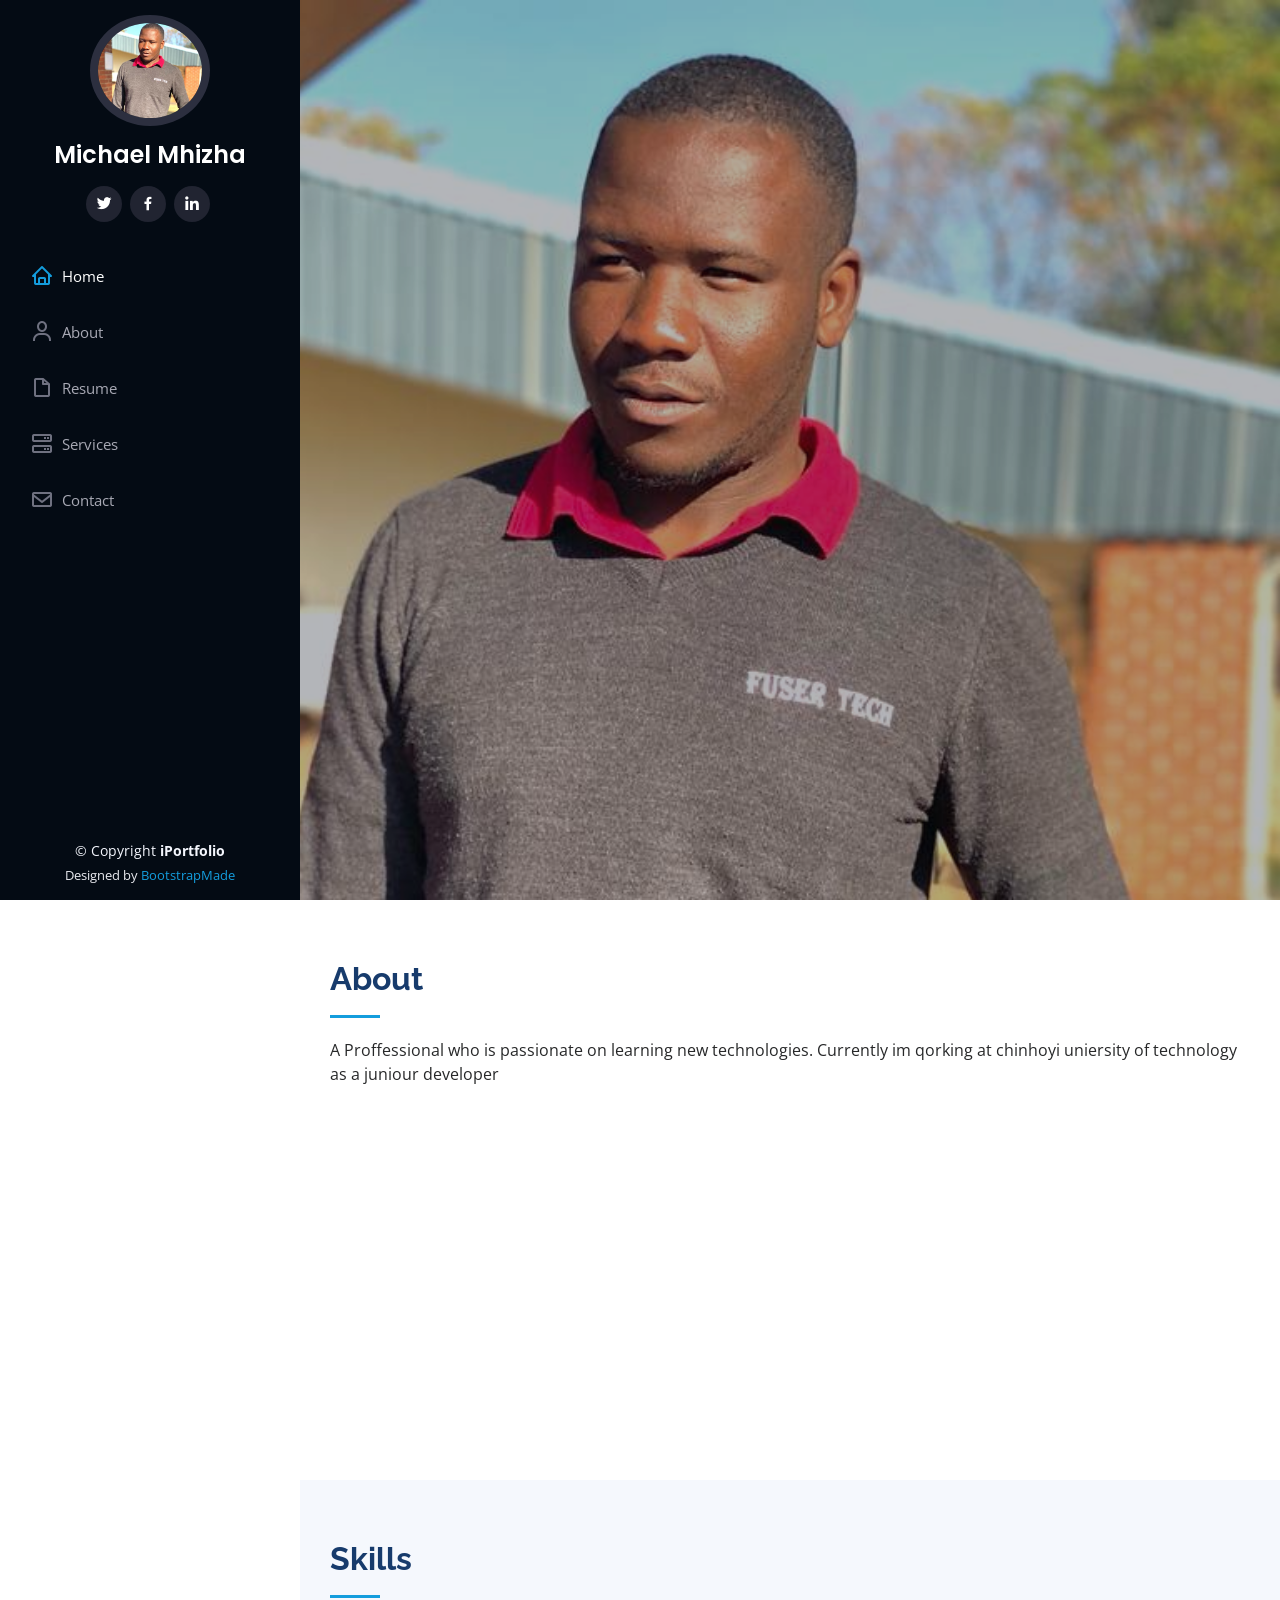
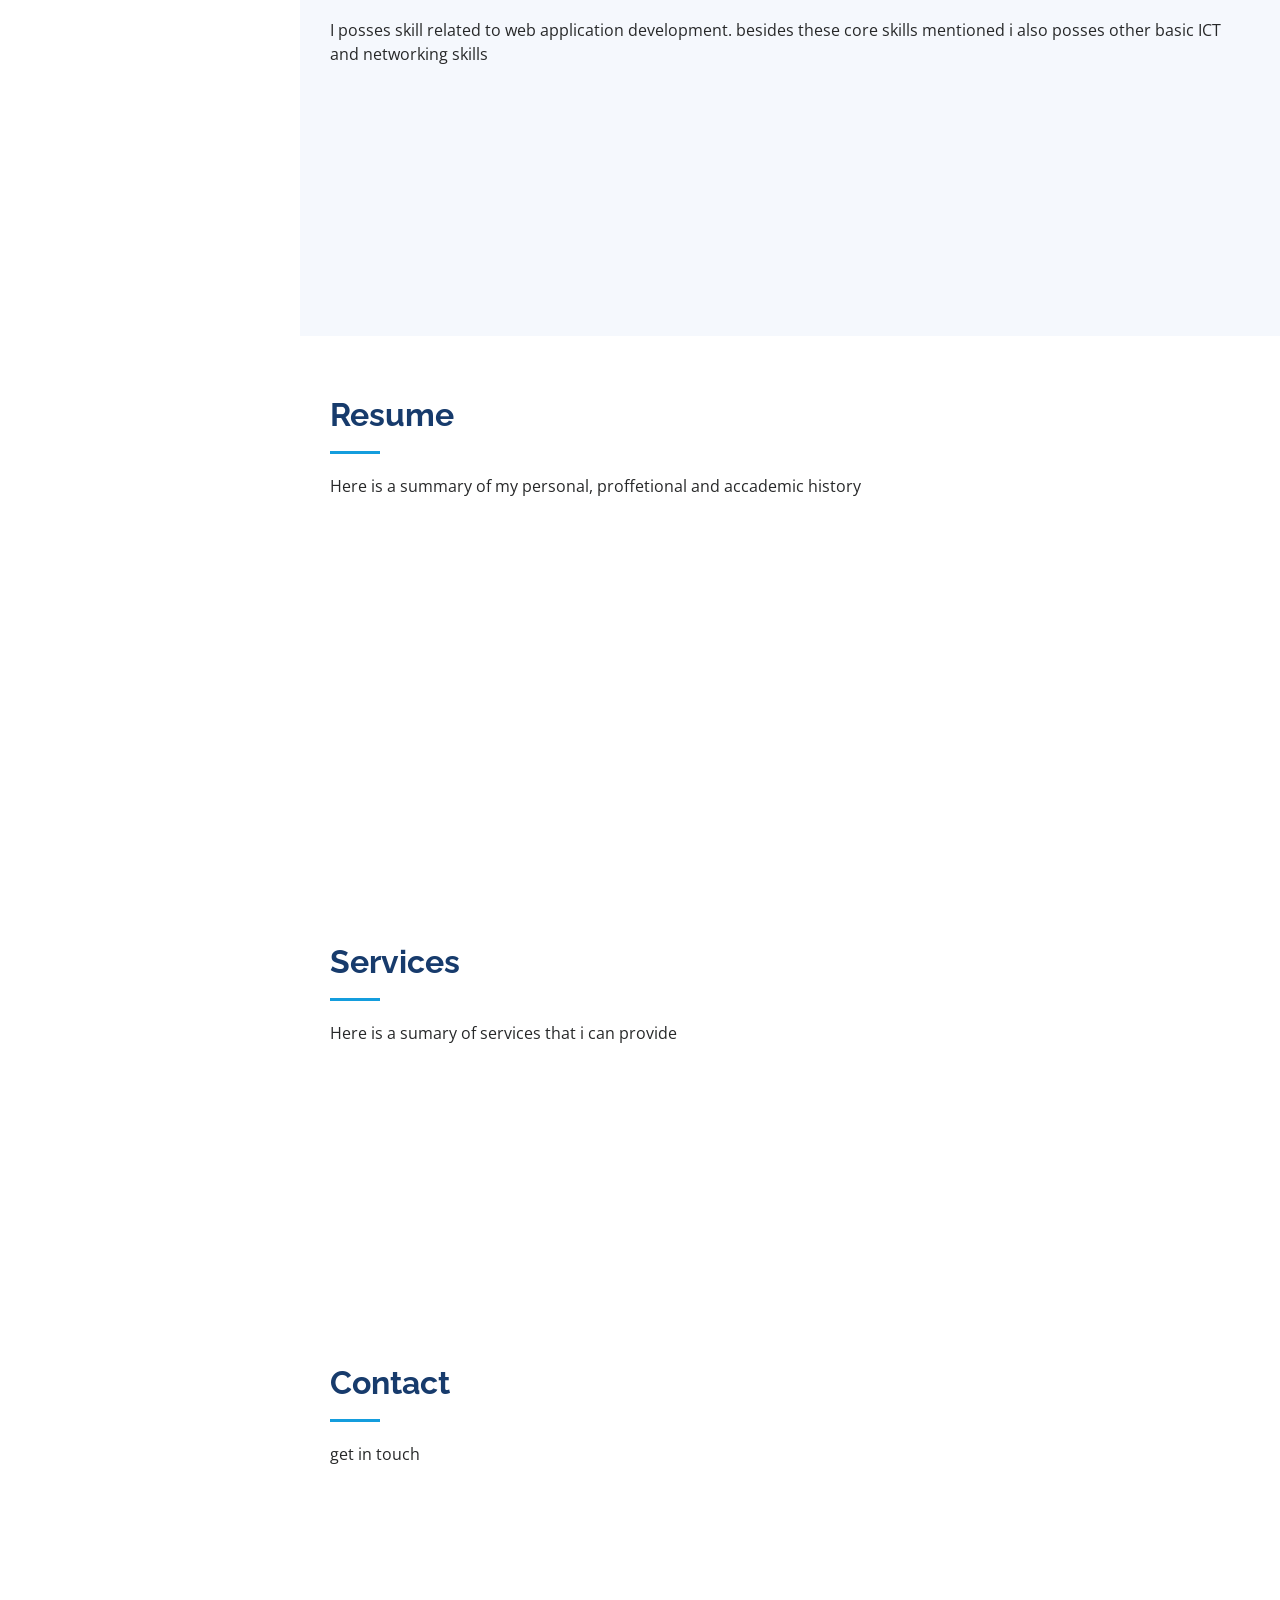
==== index.html @ 8c6184b4 "some ammends" ====
<!DOCTYPE html>
<html lang="en">

<head>
  <meta charset="utf-8">
  <meta content="width=device-width, initial-scale=1.0" name="viewport">

  <title>mike</title>
  <meta content="" name="description">
  <meta content="" name="keywords">

  <!-- Favicons -->
  <link href="assets/img/portfolio/" rel="icon">


  <!-- Google Fonts -->
  <link
    href="https://fonts.googleapis.com/css?family=Open+Sans:300,300i,400,400i,600,600i,700,700i|Raleway:300,300i,400,400i,500,500i,600,600i,700,700i|Poppins:300,300i,400,400i,500,500i,600,600i,700,700i"
    rel="stylesheet">

  <!-- Vendor CSS Files -->
  <link href="assets/vendor/aos/aos.css" rel="stylesheet">
  <link href="assets/vendor/bootstrap/css/bootstrap.min.css" rel="stylesheet">
  <link href="assets/vendor/bootstrap-icons/bootstrap-icons.css" rel="stylesheet">
  <link href="assets/vendor/boxicons/css/boxicons.min.css" rel="stylesheet">
  <link href="assets/vendor/glightbox/css/glightbox.min.css" rel="stylesheet">
  <link href="assets/vendor/swiper/swiper-bundle.min.css" rel="stylesheet">

  <!-- Template Main CSS File -->
  <link href="assets/css/style.css" rel="stylesheet">

  <!-- =======================================================
  * Template Name: iPortfolio
  * Updated: May 30 2023 with Bootstrap v5.3.0
  * Template URL: https://bootstrapmade.com/iportfolio-bootstrap-portfolio-websites-template/
  * Author: BootstrapMade.com
  * License: https://bootstrapmade.com/license/
  ======================================================== -->
</head>

<body>

  <!-- ======= Mobile nav toggle button ======= -->
  <i class="bi bi-list mobile-nav-toggle d-xl-none"></i>

  <!-- ======= Header ======= -->
  <header id="header">
    <div class="d-flex flex-column">

      <div class="profile">
        <img src="assets/img/profile-img.jpg" alt="" class="img-fluid rounded-circle">
        <h1 class="text-light"><a href="index.html">Michael Mhizha</a></h1>
        <div class="social-links mt-3 text-center">
          <a href="bossesoftomorrow" class="twitter"><i class="bx bxl-twitter"></i></a>
          <a href="Michael mhizha" class="facebook"><i class="bx bxl-facebook"></i></a>


          <a href="mmhizha96@gmail.com" class="linkedin"><i class="bx bxl-linkedin"></i></a>
        </div>
      </div>

      <nav id="navbar" class="nav-menu navbar">
        <ul>
          <li><a href="#hero" class="nav-link scrollto active"><i class="bx bx-home"></i> <span>Home</span></a></li>
          <li><a href="#about" class="nav-link scrollto"><i class="bx bx-user"></i> <span>About</span></a></li>
          <li><a href="#resume" class="nav-link scrollto"><i class="bx bx-file-blank"></i> <span>Resume</span></a></li>
          <!-- <li><a href="#portfolio" class="nav-link scrollto"><i class="bx bx-book-content"></i> <span>Portfolio</span></a></li> -->
          <li><a href="#services" class="nav-link scrollto"><i class="bx bx-server"></i> <span>Services</span></a></li>
          <li><a href="#contact" class="nav-link scrollto"><i class="bx bx-envelope"></i> <span>Contact</span></a></li>
        </ul>
      </nav><!-- .nav-menu -->
    </div>
  </header><!-- End Header -->

  <!-- ======= Hero Section ======= -->
  <section id="hero" class="d-flex flex-column justify-content-center align-items-center">
    <div class="hero-container" data-aos="fade-in">
      <h1>Michael Mhizha</h1>
      <p>I'm a <span class="typed" data-typed-items="Software Developer ,Freelancer, webdesigner"></span></p>
    </div>
  </section><!-- End Hero -->

  <main id="main">

    <!-- ======= About Section ======= -->
    <section id="about" class="about">
      <div class="container">

        <div class="section-title">
          <h2>About</h2>
          <p>A Proffessional who is passionate on learning new technologies. Currently im qorking at chinhoyi uniersity
            of technology as a juniour developer
          <p>
        </div>

        <div class="row">
          <div class="col-lg-4" data-aos="fade-right">
            <img src="assets/img/profile-img.jpg" class="img-fluid" alt="">
          </div>
          <div class="col-lg-8 pt-4 pt-lg-0 content" data-aos="fade-left">
            <h3> Software Developer</h3>
            <p class="fst-italic">
              I specialize in web based applications and websites using morden technologies that are fast secure and can
              provide maximum user satsfaction
            </p>
            <div class="row">
              <div class="col-lg-6">
                <ul>
                  <li><i class="bi bi-chevron-right"></i> <strong>Birthday:</strong> <span>10 February 1996</span></li>
                  <li><i class="bi bi-chevron-right"></i> <strong>Website:</strong> <span> <a href="https://mmhizha96.github.io/mysitemike/">visit my site</a></span>
                  </li>
                  <li><i class="bi bi-chevron-right"></i> <strong>Phone:</strong> <span>0783913244</span></li>
                  <li><i class="bi bi-chevron-right"></i> <strong>City:</strong> <span>Chinhoyi Zimbabwe</span></li>
                </ul>
              </div>
              <div class="col-lg-6">
                <ul>
                  <li><i class="bi bi-chevron-right"></i> <strong>Age:</strong> <span>27</span></li>
                  <li><i class="bi bi-chevron-right"></i> <strong>Degree:</strong> <span>Bachelor of Science </span>
                  </li>
                  <li><i class="bi bi-chevron-right"></i> <strong>Email:</strong> <span>mmhizha96@gmail.com</span></li>
                  <li><i class="bi bi-chevron-right"></i> <strong>Freelance:</strong> <span>Available</span></li>
                </ul>
              </div>
            </div>
            <p>
              I always give my best in whatever i do.
            </p>
          </div>
        </div>

      </div>
    </section><!-- End About Section -->



    <!-- ======= Skills Section ======= -->
    <section id="skills" class="skills section-bg">
      <div class="container">

        <div class="section-title">
          <h2>Skills</h2>
          <p>I posses skill related to web application development. besides these core skills mentioned i also posses
            other basic ICT and networking skills </p>
        </div>

        <div class="row skills-content">

          <div class="col-lg-6" data-aos="fade-up">

            <div class="progress">
              <span class="skill">HTML <i class="val">90%</i></span>
              <div class="progress-bar-wrap">
                <div class="progress-bar" role="progressbar" aria-valuenow="90" aria-valuemin="0" aria-valuemax="100">
                </div>
              </div>
            </div>

            <div class="progress">
              <span class="skill">CSS <i class="val">90%</i></span>
              <div class="progress-bar-wrap">
                <div class="progress-bar" role="progressbar" aria-valuenow="90" aria-valuemin="0" aria-valuemax="100">
                </div>
              </div>
            </div>

            <div class="progress">
              <span class="skill">Angular <i class="val">75%</i></span>
              <div class="progress-bar-wrap">
                <div class="progress-bar" role="progressbar" aria-valuenow="75" aria-valuemin="0" aria-valuemax="100">
                </div>
              </div>
            </div>

          </div>

          <div class="col-lg-6" data-aos="fade-up" data-aos-delay="100">

            <div class="progress">
              <span class="skill">PHP <i class="val">80%</i></span>
              <div class="progress-bar-wrap">
                <div class="progress-bar" role="progressbar" aria-valuenow="80" aria-valuemin="0" aria-valuemax="100">
                </div>
              </div>
            </div>
            <div class="progress">
              <span class="skill">Laravel<i class="val">65%</i></span>
              <div class="progress-bar-wrap">
                <div class="progress-bar" role="progressbar" aria-valuenow="65" aria-valuemin="0" aria-valuemax="100">
                </div>
              </div>
            </div>
            <div class="progress">
              <span class="skill">WordPress<i class="val">55%</i></span>
              <div class="progress-bar-wrap">
                <div class="progress-bar" role="progressbar" aria-valuenow="55" aria-valuemin="0" aria-valuemax="100">
                </div>
              </div>
            </div>



          </div>

        </div>

      </div>
    </section><!-- End Skills Section -->

    <!-- ======= Resume Section ======= -->
    <section id="resume" class="resume">
      <div class="container">

        <div class="section-title">
          <h2>Resume</h2>
          <p>Here is a summary of my personal, proffetional and accademic history </p>
        </div>

        <div class="row">
          <div class="col-lg-6" data-aos="fade-up">
            <h3 class="resume-title">Sumary</h3>


            <h3 class="resume-title">Education</h3>
            <div class="resume-item">
              <h4>Bachelor of Science Degree in&amp;Infomation Technology</h4>
              <h5>2017-2021</h5>
              <p><em>Chinhoyi university Of technology</em></p>
              <p>
                The course covers all many aspects related to ICT.
              </p>
            </div>

          </div>
          <div class="col-lg-6" data-aos="fade-up" data-aos-delay="100">
            <h3 class="resume-title">Professional Experience</h3>
            <div class="resume-item">
              <h4>Junior </h4>
              <h5>2022 - Present</h5>
              <p><em>Chinhoyi university Of technology </em></p>
              <ul>
                <li>Design systems models </li>
                <li>Develop systems using Angular and Laravel</li>
                <li>Software Testing </li>

              </ul>
            </div>

          </div>
        </div>

      </div>
    </section><!-- End Resume Section -->



    <!-- ======= Services Section ======= -->
    <section id="services" class="services">
      <div class="container">

        <div class="section-title">
          <h2>Services</h2>
          <p>Here is a sumary of services that i can provide </p>
        </div>

        <div class="row">
          <div class="col-lg-4 col-md-6 icon-box" data-aos="fade-up">
            <div class="icon"><i class="bi bi-briefcase"></i></div>
            <h4 class="title"><a href="">Web Application Development.</a></h4>
            <p class="description">development of web based applications </p>
          </div>
          <div class="col-lg-4 col-md-6 icon-box" data-aos="fade-up" data-aos-delay="100">
            <div class="icon"><i class="bi bi-card-checklist"></i></div>
            <h4 class="title"><a href="">Custom Softwares </a></h4>
            <p class="description">i Offer custom softwares based on user requirements </p>
          </div>
          <div class="col-lg-4 col-md-6 icon-box" data-aos="fade-up" data-aos-delay="200">
            <div class="icon"><i class="bi bi-bar-chart"></i></div>
            <h4 class="title"><a href="">Website Development</a></h4>
            <p class="description">i develop a variety of websitesfor diferent types of industry. ie E Commerce,
              Construction,Portfolios &hellip;</p>
          </div>


        </div>

      </div>
    </section><!-- End Services Section -->



    <!-- ======= Contact Section ======= -->
    <section id="contact" class="contact">
      <div class="container">

        <div class="section-title">
          <h2>Contact</h2>
          <p>get in touch</p>
        </div>

        <div class="row" data-aos="fade-in">

          <div class="col-lg-5 d-flex align-items-stretch">
            <div class="info">
              <div class="address">
                <i class="bi bi-geo-alt"></i>
                <h4>Location:</h4>
                <p>Mpata Chinhoyi</p>
              </div>

              <div class="email">
                <i class="bi bi-envelope"></i>
                <h4>Email:</h4>
                <p>mmhizha96@gmail.com</p>
              </div>

              <div class="phone">
                <i class="bi bi-phone"></i>
                <h4>Call:</h4>
                <p>0783913244</p>
              </div>

            </div>

          </div>

          <div class="col-lg-7 mt-5 mt-lg-0 d-flex align-items-stretch">
            <form action="forms/contact.php" method="post" role="form" class="php-email-form">
              <div class="row">
                <div class="form-group col-md-6">
                  <label for="name">Your Name</label>
                  <input type="text" name="name" class="form-control" id="name" required>
                </div>
                <div class="form-group col-md-6">
                  <label for="name">Your Email</label>
                  <input type="email" class="form-control" name="email" id="email" required>
                </div>
              </div>
              <div class="form-group">
                <label for="name">Subject</label>
                <input type="text" class="form-control" name="subject" id="subject" required>
              </div>
              <div class="form-group">
                <label for="name">Message</label>
                <textarea class="form-control" name="message" rows="10" required></textarea>
              </div>
              <div class="my-3">
                <div class="loading">Loading</div>
                <div class="error-message"></div>
                <div class="sent-message">Your message has been sent. Thank you!</div>
              </div>
              <div class="text-center"><button type="submit">Send Message</button></div>
            </form>
          </div>

        </div>

      </div>
    </section><!-- End Contact Section -->

  </main><!-- End #main -->

  <!-- ======= Footer ======= -->
  <footer id="footer">
    <div class="container">
      <div class="copyright">
        &copy; Copyright <strong><span>iPortfolio</span></strong>
      </div>
      <div class="credits">
        <!-- All the links in the footer should remain intact. -->
        <!-- You can delete the links only if you purchased the pro version. -->
        <!-- Licensing information: https://bootstrapmade.com/license/ -->
        <!-- Purchase the pro version with working PHP/AJAX contact form: https://bootstrapmade.com/iportfolio-bootstrap-portfolio-websites-template/ -->
        Designed by <a href="https://bootstrapmade.com/">BootstrapMade</a>
      </div>
    </div>
  </footer><!-- End  Footer -->

  <a href="#" class="back-to-top d-flex align-items-center justify-content-center"><i
      class="bi bi-arrow-up-short"></i></a>

  <!-- Vendor JS Files -->
  <script src="assets/vendor/purecounter/purecounter_vanilla.js"></script>
  <script src="assets/vendor/aos/aos.js"></script>
  <script src="assets/vendor/bootstrap/js/bootstrap.bundle.min.js"></script>
  <script src="assets/vendor/glightbox/js/glightbox.min.js"></script>
  <script src="assets/vendor/isotope-layout/isotope.pkgd.min.js"></script>
  <script src="assets/vendor/swiper/swiper-bundle.min.js"></script>
  <script src="assets/vendor/typed.js/typed.umd.js"></script>
  <script src="assets/vendor/waypoints/noframework.waypoints.js"></script>
  <script src="assets/vendor/php-email-form/validate.js"></script>

  <!-- Template Main JS File -->
  <script src="assets/js/main.js"></script>

</body>

</html>
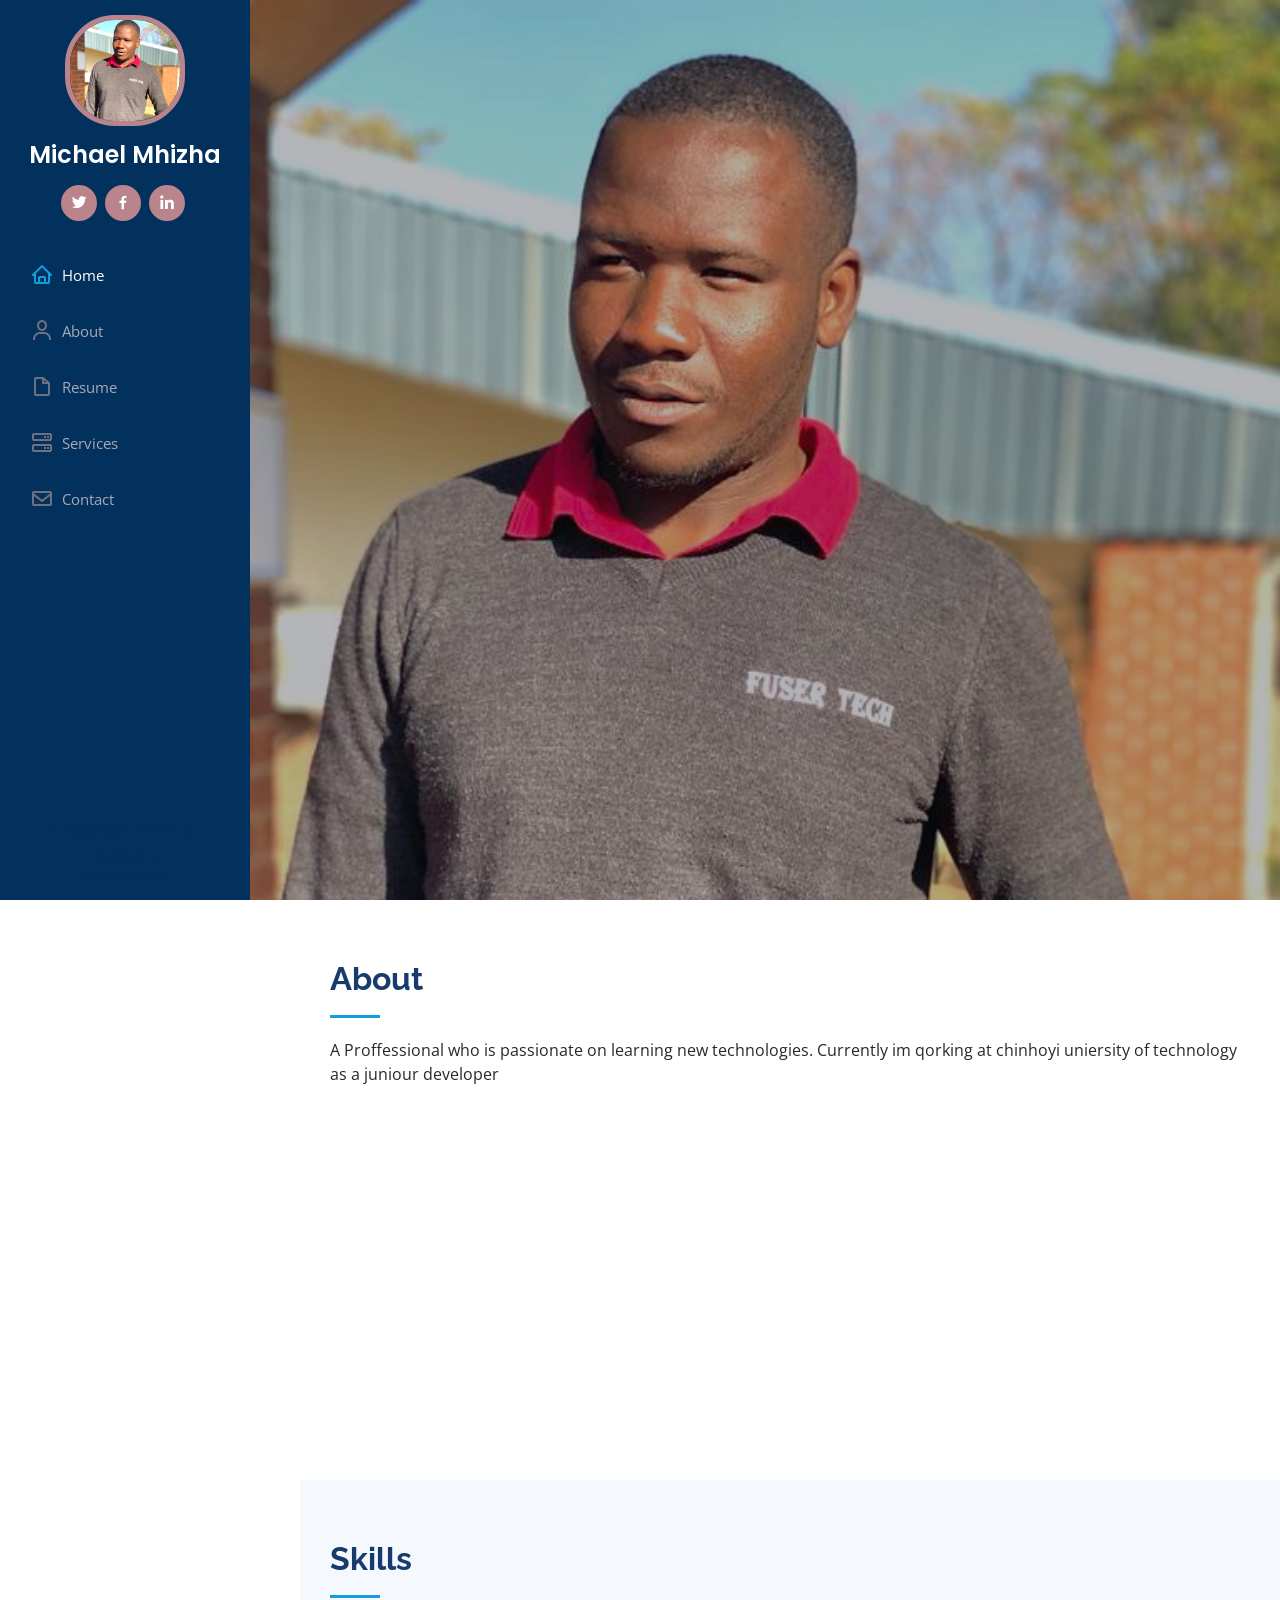
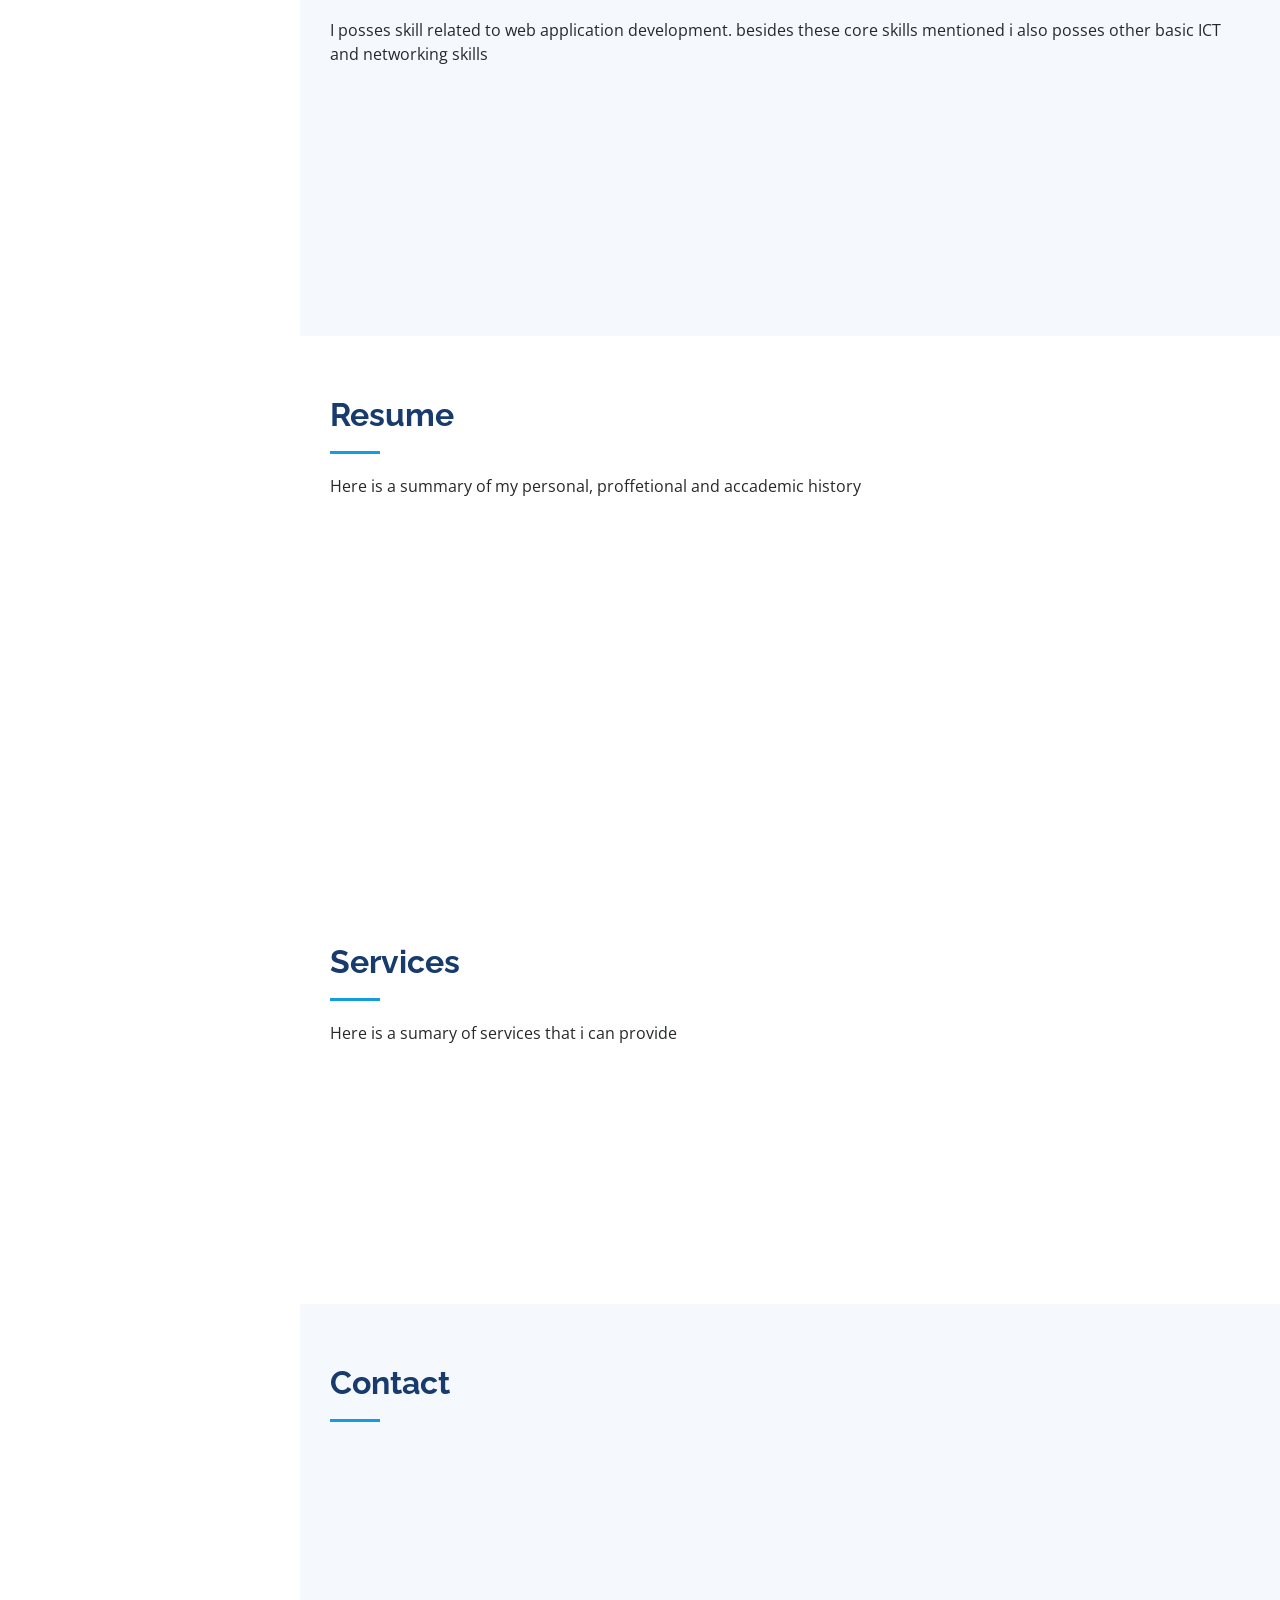
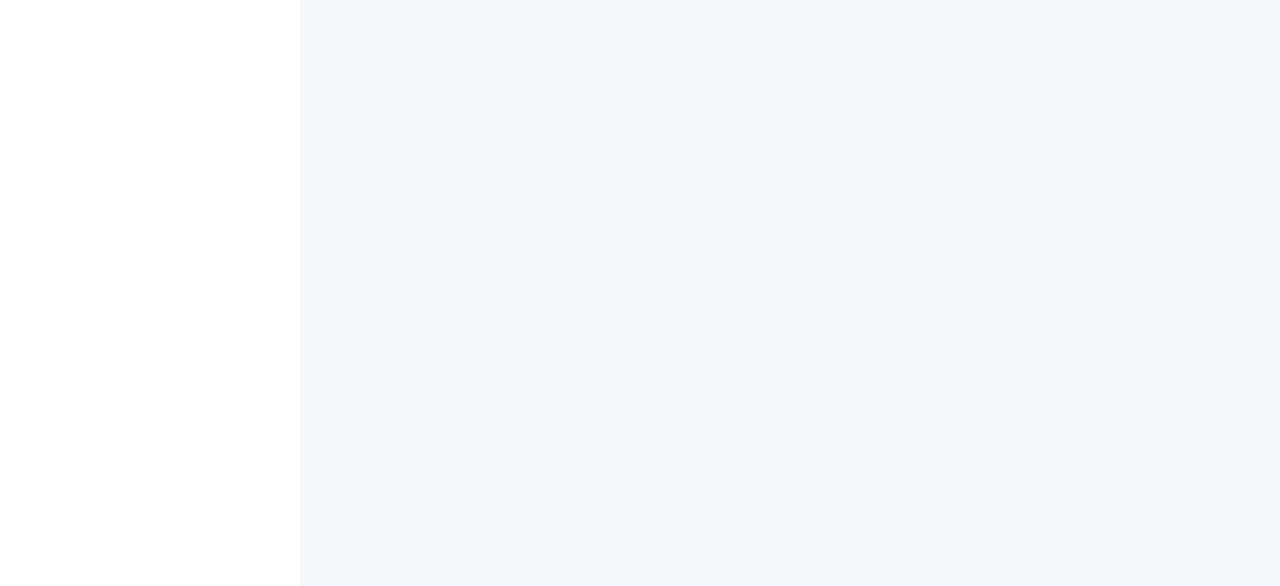
==== commit 4cdf3659: "some ammends21" ====
--- a/index.html
+++ b/index.html
@@ -48,7 +48,7 @@
     <div class="d-flex flex-column">
 
       <div class="profile">
-        <img src="assets/img/profile-img.jpg" alt="" class="img-fluid rounded-circle">
+        <img src="assets/img/profile-img.jpg" alt="" class="img-fluid">
         <h1 class="text-light"><a href="index.html">Michael Mhizha</a></h1>
         <div class="social-links mt-3 text-center">
           <a href="bossesoftomorrow" class="twitter"><i class="bx bxl-twitter"></i></a>
@@ -107,7 +107,8 @@
               <div class="col-lg-6">
                 <ul>
                   <li><i class="bi bi-chevron-right"></i> <strong>Birthday:</strong> <span>10 February 1996</span></li>
-                  <li><i class="bi bi-chevron-right"></i> <strong>Website:</strong> <span> <a href="https://mmhizha96.github.io/mysitemike/">visit my site</a></span>
+                  <li><i class="bi bi-chevron-right"></i> <strong>Website:</strong>  <a
+                        href="https://mmhizha96.github.io/mysitemike/" style="font-size: 14px;">https://mmhizha96.github.io/mysitemike</a>
                   </li>
                   <li><i class="bi bi-chevron-right"></i> <strong>Phone:</strong> <span>0783913244</span></li>
                   <li><i class="bi bi-chevron-right"></i> <strong>City:</strong> <span>Chinhoyi Zimbabwe</span></li>
@@ -149,7 +150,7 @@
           <div class="col-lg-6" data-aos="fade-up">
 
             <div class="progress">
-              <span class="skill">HTML <i class="val">90%</i></span>
+              <span class="skill">HTML and CSS <i class="val">90%</i></span>
               <div class="progress-bar-wrap">
                 <div class="progress-bar" role="progressbar" aria-valuenow="90" aria-valuemin="0" aria-valuemax="100">
                 </div>
@@ -157,13 +158,14 @@
             </div>
 
             <div class="progress">
-              <span class="skill">CSS <i class="val">90%</i></span>
+              <span class="skill">Msql<i class="val">90%</i></span>
               <div class="progress-bar-wrap">
                 <div class="progress-bar" role="progressbar" aria-valuenow="90" aria-valuemin="0" aria-valuemax="100">
                 </div>
               </div>
             </div>
 
+
             <div class="progress">
               <span class="skill">Angular <i class="val">75%</i></span>
               <div class="progress-bar-wrap">
@@ -184,9 +186,9 @@
               </div>
             </div>
             <div class="progress">
-              <span class="skill">Laravel<i class="val">65%</i></span>
-              <div class="progress-bar-wrap">
-                <div class="progress-bar" role="progressbar" aria-valuenow="65" aria-valuemin="0" aria-valuemax="100">
+              <span class="skill">Laravel<i class="val">80%</i></span>
+              <div class="progress-bar-wrap">
+                <div class="progress-bar" role="progressbar" aria-valuenow="80" aria-valuemin="0" aria-valuemax="100">
                 </div>
               </div>
             </div>
@@ -197,6 +199,7 @@
                 </div>
               </div>
             </div>
+       
 
 
 
@@ -218,7 +221,7 @@
 
         <div class="row">
           <div class="col-lg-6" data-aos="fade-up">
-            <h3 class="resume-title">Sumary</h3>
+            <h3 class="resume-title">Summary</h3>
 
 
             <h3 class="resume-title">Education</h3>
@@ -235,7 +238,7 @@
           <div class="col-lg-6" data-aos="fade-up" data-aos-delay="100">
             <h3 class="resume-title">Professional Experience</h3>
             <div class="resume-item">
-              <h4>Junior </h4>
+              <h4>Junior Developer </h4>
               <h5>2022 - Present</h5>
               <p><em>Chinhoyi university Of technology </em></p>
               <ul>
@@ -290,12 +293,12 @@
 
 
     <!-- ======= Contact Section ======= -->
-    <section id="contact" class="contact">
+    <section id="contact" class="contact section-bg">
       <div class="container">
 
         <div class="section-title">
           <h2>Contact</h2>
-          <p>get in touch</p>
+          <p></p>
         </div>
 
         <div class="row" data-aos="fade-in">
@@ -325,7 +328,8 @@
           </div>
 
           <div class="col-lg-7 mt-5 mt-lg-0 d-flex align-items-stretch">
-            <form action="forms/contact.php" method="post" role="form" class="php-email-form">
+         
+            <form action="" id="#contactform" method="post" role="form" class="php-email-form">
               <div class="row">
                 <div class="form-group col-md-6">
                   <label for="name">Your Name</label>
@@ -347,9 +351,9 @@
               <div class="my-3">
                 <div class="loading">Loading</div>
                 <div class="error-message"></div>
-                <div class="sent-message">Your message has been sent. Thank you!</div>
-              </div>
-              <div class="text-center"><button type="submit">Send Message</button></div>
+                <div class="sent-message" style="display: none;">Your message has been sent. Thank you!</div>
+              </div>
+              <div class="text-center"><a id="sent-message-btn" class="btn btn-primary" type="submit">Send Message</a></div>
             </form>
           </div>
 
@@ -371,7 +375,7 @@
         <!-- You can delete the links only if you purchased the pro version. -->
         <!-- Licensing information: https://bootstrapmade.com/license/ -->
         <!-- Purchase the pro version with working PHP/AJAX contact form: https://bootstrapmade.com/iportfolio-bootstrap-portfolio-websites-template/ -->
-        Designed by <a href="https://bootstrapmade.com/">BootstrapMade</a>
+        Designed by <a href="https://bootstrapmade.com/" style="color: #02315E;;">BootstrapMade</a>
       </div>
     </div>
   </footer><!-- End  Footer -->
@@ -380,6 +384,7 @@
       class="bi bi-arrow-up-short"></i></a>
 
   <!-- Vendor JS Files -->
+  <script src="http://ajax.googleapis.com/ajax/libs/jquery/1.7.1/jquery.min.js" type="text/javascript"></script>
   <script src="assets/vendor/purecounter/purecounter_vanilla.js"></script>
   <script src="assets/vendor/aos/aos.js"></script>
   <script src="assets/vendor/bootstrap/js/bootstrap.bundle.min.js"></script>
--- a/assets/css/style.css
+++ b/assets/css/style.css
@@ -0,0 +1,1102 @@
+
+/*--------------------------------------------------------------
+# General
+--------------------------------------------------------------*/
+body {
+  font-family: "Open Sans", sans-serif;
+  color: #272829;
+}
+
+a {
+  color: #149ddd;
+  text-decoration: none;
+}
+
+a:hover {
+  color: #37b3ed;
+  text-decoration: none;
+}
+
+h1,
+h2,
+h3,
+h4,
+h5,
+h6 {
+  font-family: "Raleway", sans-serif;
+}
+
+/*--------------------------------------------------------------
+# Back to top button
+--------------------------------------------------------------*/
+.back-to-top {
+  position: fixed;
+  visibility: hidden;
+  opacity: 0;
+  right: 15px;
+  bottom: 15px;
+  z-index: 996;
+  background: #149ddd;
+  width: 40px;
+  height: 40px;
+  border-radius: 50px;
+  transition: all 0.4s;
+}
+
+.back-to-top i {
+  font-size: 28px;
+  color: #fff;
+  line-height: 0;
+}
+
+.back-to-top:hover {
+  background: #2eafec;
+  color: #fff;
+}
+
+.back-to-top.active {
+  visibility: visible;
+  opacity: 1;
+}
+
+/*--------------------------------------------------------------
+# Header
+--------------------------------------------------------------*/
+#header {
+  position: fixed;
+  top: 0;
+  left: 0;
+  bottom: 0;
+  width: 250px;
+  transition: all ease-in-out 0.5s;
+  z-index: 9997;
+  transition: all 0.5s;
+  padding: 0 15px;
+  background: #02315E;
+  color: #fff;
+  overflow-y: auto;
+}
+
+#header .profile img {
+  margin: 15px auto;
+  display: block;
+  width: 120px;
+  border-radius: 50px;
+  border: 5px solid #B9848C;
+}
+
+#header .profile h1 {
+  font-size: 24px;
+  margin: 0;
+  padding: 0;
+  font-weight: 600;
+  -moz-text-align-last: center;
+  text-align-last: center;
+  font-family: "Poppins", sans-serif;
+}
+
+#header .profile h1 a,
+#header .profile h1 a:hover {
+  color: #fff;
+  text-decoration: none;
+}
+
+#header .profile .social-links a {
+  font-size: 18px;
+  display: inline-block;
+  background: #B9848C;
+  color: #fff;
+  line-height: 1;
+  padding: 8px 0;
+  margin-right: 4px;
+  border-radius: 50%;
+  text-align: center;
+  width: 36px;
+  height: 36px;
+  transition: 0.3s;
+}
+
+#header .profile .social-links a:hover {
+  background: #149ddd;
+  color: #fff;
+  text-decoration: none;
+}
+
+#main {
+  margin-left: 300px;
+}
+
+.container,
+.container-fluid {
+  padding-left: 30px;
+  padding-right: 30px;
+}
+
+@media (max-width: 1199px) {
+  #header {
+    left: -300px;
+  }
+
+  #main {
+    margin-left: 0;
+  }
+
+  .container,
+  .container-fluid {
+    padding-left: 12px;
+    padding-right: 12px;
+  }
+}
+
+/*--------------------------------------------------------------
+# Navigation Menu
+--------------------------------------------------------------*/
+/* Desktop Navigation */
+.nav-menu {
+  padding: 30px 0 0 0;
+}
+
+.nav-menu * {
+  margin: 0;
+  padding: 0;
+  list-style: none;
+}
+
+.nav-menu>ul>li {
+  position: relative;
+  white-space: nowrap;
+}
+
+.nav-menu a,
+.nav-menu a:focus {
+  display: flex;
+  align-items: center;
+  color: #a8a9b4;
+  padding: 12px 15px;
+  margin-bottom: 8px;
+  transition: 0.3s;
+  font-size: 15px;
+}
+
+.nav-menu a i,
+.nav-menu a:focus i {
+  font-size: 24px;
+  padding-right: 8px;
+  color: #6f7180;
+}
+
+.nav-menu a:hover,
+.nav-menu .active,
+.nav-menu .active:focus,
+.nav-menu li:hover>a {
+  text-decoration: none;
+  color: #fff;
+}
+
+.nav-menu a:hover i,
+.nav-menu .active i,
+.nav-menu .active:focus i,
+.nav-menu li:hover>a i {
+  color: #149ddd;
+}
+
+/* Mobile Navigation */
+.mobile-nav-toggle {
+  position: fixed;
+  right: 15px;
+  top: 15px;
+  z-index: 9998;
+  border: 0;
+  font-size: 24px;
+  transition: all 0.4s;
+  outline: none !important;
+  background-color: #149ddd;
+  color: #fff;
+  width: 40px;
+  height: 40px;
+  display: inline-flex;
+  align-items: center;
+  justify-content: center;
+  line-height: 0;
+  border-radius: 50px;
+  cursor: pointer;
+}
+
+.mobile-nav-active {
+  overflow: hidden;
+}
+
+.mobile-nav-active #header {
+  left: 0;
+}
+
+/*--------------------------------------------------------------
+# Hero Section
+--------------------------------------------------------------*/
+#hero {
+  width: 100%;
+  height: 100vh;
+  background: url("../img/hero-bg.jpg") top center;
+  background-size: cover;
+}
+
+#hero:before {
+  content: "";
+  background: rgba(5, 13, 24, 0.3);
+  position: absolute;
+  bottom: 0;
+  top: 0;
+  left: 0;
+  right: 0;
+  z-index: 1;
+}
+
+#hero .hero-container {
+  position: relative;
+  z-index: 2;
+  min-width: 300px;
+}
+
+#hero h1 {
+  margin: 0 0 10px 0;
+  font-size: 64px;
+  font-weight: 700;
+  line-height: 56px;
+  color: #fff;
+}
+
+#hero p {
+  color: #fff;
+  margin-bottom: 50px;
+  font-size: 26px;
+  font-family: "Poppins", sans-serif;
+}
+
+#hero p span {
+  color: #fff;
+  padding-bottom: 4px;
+  letter-spacing: 1px;
+  border-bottom: 3px solid #149ddd;
+}
+
+@media (min-width: 1024px) {
+  #hero {
+    background-attachment: fixed;
+  }
+}
+
+@media (max-width: 768px) {
+  #hero h1 {
+    font-size: 28px;
+    line-height: 36px;
+  }
+
+  #hero h2 {
+    font-size: 18px;
+    line-height: 24px;
+    margin-bottom: 30px;
+  }
+}
+
+/*--------------------------------------------------------------
+# Sections General
+--------------------------------------------------------------*/
+section {
+  padding: 60px 0;
+  overflow: hidden;
+}
+
+.section-bg {
+  background: #f5f8fd;
+}
+
+.section-title {
+  padding-bottom: 30px;
+}
+
+.section-title h2 {
+  font-size: 32px;
+  font-weight: bold;
+  margin-bottom: 20px;
+  padding-bottom: 20px;
+  position: relative;
+  color: #173b6c;
+}
+
+.section-title h2::after {
+  content: "";
+  position: absolute;
+  display: block;
+  width: 50px;
+  height: 3px;
+  background: #149ddd;
+  bottom: 0;
+  left: 0;
+}
+
+.section-title p {
+  margin-bottom: 0;
+}
+
+/*--------------------------------------------------------------
+# About
+--------------------------------------------------------------*/
+.about .content h3 {
+  font-weight: 700;
+  font-size: 26px;
+  color: #173b6c;
+}
+
+.about .content ul {
+  list-style: none;
+  padding: 0;
+}
+
+.about .content ul li {
+  margin-bottom: 20px;
+  display: flex;
+  align-items: center;
+}
+
+.about .content ul strong {
+  margin-right: 10px;
+}
+
+.about .content ul i {
+  font-size: 16px;
+  margin-right: 5px;
+  color: #149ddd;
+  line-height: 0;
+}
+
+.about .content p:last-child {
+  margin-bottom: 0;
+}
+
+/*--------------------------------------------------------------
+# Facts
+--------------------------------------------------------------*/
+.facts {
+  padding-bottom: 30px;
+}
+
+.facts .count-box {
+  padding: 30px;
+  width: 100%;
+}
+
+.facts .count-box i {
+  display: block;
+  font-size: 44px;
+  color: #149ddd;
+  float: left;
+  line-height: 0;
+}
+
+.facts .count-box span {
+  font-size: 48px;
+  line-height: 40px;
+  display: block;
+  font-weight: 700;
+  color: #050d18;
+  margin-left: 60px;
+}
+
+.facts .count-box p {
+  padding: 15px 0 0 0;
+  margin: 0 0 0 60px;
+  font-family: "Raleway", sans-serif;
+  font-size: 14px;
+  color: #122f57;
+}
+
+.facts .count-box a {
+  font-weight: 600;
+  display: block;
+  margin-top: 20px;
+  color: #122f57;
+  font-size: 15px;
+  font-family: "Poppins", sans-serif;
+  transition: ease-in-out 0.3s;
+}
+
+.facts .count-box a:hover {
+  color: #1f5297;
+}
+
+/*--------------------------------------------------------------
+# Akills
+--------------------------------------------------------------*/
+.skills .progress {
+  height: 60px;
+  display: block;
+  background: none;
+  border-radius: 0;
+}
+
+.skills .progress .skill {
+  padding: 0;
+  margin: 0 0 6px 0;
+  text-transform: uppercase;
+  display: block;
+  font-weight: 600;
+  font-family: "Poppins", sans-serif;
+  color: #050d18;
+}
+
+.skills .progress .skill .val {
+  float: right;
+  font-style: normal;
+}
+
+.skills .progress-bar-wrap {
+  background: #dce8f8;
+  height: 10px;
+}
+
+.skills .progress-bar {
+  width: 1px;
+  height: 10px;
+  transition: 0.9s;
+  background-color: #149ddd;
+}
+
+/*--------------------------------------------------------------
+# Resume
+--------------------------------------------------------------*/
+.resume .resume-title {
+  font-size: 26px;
+  font-weight: 700;
+  margin-top: 20px;
+  margin-bottom: 20px;
+  color: #050d18;
+}
+
+.resume .resume-item {
+  padding: 0 0 20px 20px;
+  margin-top: -2px;
+  border-left: 2px solid #1f5297;
+  position: relative;
+}
+
+.resume .resume-item h4 {
+  line-height: 18px;
+  font-size: 18px;
+  font-weight: 600;
+  text-transform: uppercase;
+  font-family: "Poppins", sans-serif;
+  color: #050d18;
+  margin-bottom: 10px;
+}
+
+.resume .resume-item h5 {
+  font-size: 16px;
+  background: #e4edf9;
+  padding: 5px 15px;
+  display: inline-block;
+  font-weight: 600;
+  margin-bottom: 10px;
+}
+
+.resume .resume-item ul {
+  padding-left: 20px;
+}
+
+.resume .resume-item ul li {
+  padding-bottom: 10px;
+}
+
+.resume .resume-item:last-child {
+  padding-bottom: 0;
+}
+
+.resume .resume-item::before {
+  content: "";
+  position: absolute;
+  width: 16px;
+  height: 16px;
+  border-radius: 50px;
+  left: -9px;
+  top: 0;
+  background: #fff;
+  border: 2px solid #1f5297;
+}
+
+/*--------------------------------------------------------------
+# Portfolio
+--------------------------------------------------------------*/
+.portfolio .portfolio-item {
+  margin-bottom: 30px;
+}
+
+.portfolio #portfolio-flters {
+  padding: 0;
+  margin: 0 auto 35px auto;
+  list-style: none;
+  text-align: center;
+  background: #fff;
+  border-radius: 50px;
+  padding: 2px 15px;
+}
+
+.portfolio #portfolio-flters li {
+  cursor: pointer;
+  display: inline-block;
+  padding: 10px 15px 8px 15px;
+  font-size: 14px;
+  font-weight: 600;
+  line-height: 1;
+  text-transform: uppercase;
+  color: #272829;
+  margin-bottom: 5px;
+  transition: all 0.3s ease-in-out;
+}
+
+.portfolio #portfolio-flters li:hover,
+.portfolio #portfolio-flters li.filter-active {
+  color: #149ddd;
+}
+
+.portfolio #portfolio-flters li:last-child {
+  margin-right: 0;
+}
+
+.portfolio .portfolio-wrap {
+  transition: 0.3s;
+  position: relative;
+  overflow: hidden;
+  z-index: 1;
+}
+
+.portfolio .portfolio-wrap::before {
+  content: "";
+  background: rgba(255, 255, 255, 0.5);
+  position: absolute;
+  left: 0;
+  right: 0;
+  top: 0;
+  bottom: 0;
+  transition: all ease-in-out 0.3s;
+  z-index: 2;
+  opacity: 0;
+}
+
+.portfolio .portfolio-wrap .portfolio-links {
+  opacity: 1;
+  left: 0;
+  right: 0;
+  bottom: -60px;
+  z-index: 3;
+  position: absolute;
+  transition: all ease-in-out 0.3s;
+  display: flex;
+  justify-content: center;
+}
+
+.portfolio .portfolio-wrap .portfolio-links a {
+  color: #fff;
+  font-size: 28px;
+  text-align: center;
+  background: rgba(20, 157, 221, 0.75);
+  transition: 0.3s;
+  width: 50%;
+}
+
+.portfolio .portfolio-wrap .portfolio-links a:hover {
+  background: rgba(20, 157, 221, 0.95);
+}
+
+.portfolio .portfolio-wrap .portfolio-links a+a {
+  border-left: 1px solid #37b3ed;
+}
+
+.portfolio .portfolio-wrap:hover::before {
+  top: 0;
+  left: 0;
+  right: 0;
+  bottom: 0;
+  opacity: 1;
+}
+
+.portfolio .portfolio-wrap:hover .portfolio-links {
+  opacity: 1;
+  bottom: 0;
+}
+
+/*--------------------------------------------------------------
+# Portfolio Details
+--------------------------------------------------------------*/
+.portfolio-details {
+  padding-top: 40px;
+}
+
+.portfolio-details .portfolio-details-slider img {
+  width: 100%;
+}
+
+.portfolio-details .portfolio-details-slider .swiper-pagination {
+  margin-top: 20px;
+  position: relative;
+}
+
+.portfolio-details .portfolio-details-slider .swiper-pagination .swiper-pagination-bullet {
+  width: 12px;
+  height: 12px;
+  background-color: #fff;
+  opacity: 1;
+  border: 1px solid #149ddd;
+}
+
+.portfolio-details .portfolio-details-slider .swiper-pagination .swiper-pagination-bullet-active {
+  background-color: #149ddd;
+}
+
+.portfolio-details .portfolio-info {
+  padding: 30px;
+  box-shadow: 0px 0 30px rgba(5, 13, 24, 0.08);
+}
+
+.portfolio-details .portfolio-info h3 {
+  font-size: 22px;
+  font-weight: 700;
+  margin-bottom: 20px;
+  padding-bottom: 20px;
+  border-bottom: 1px solid #eee;
+}
+
+.portfolio-details .portfolio-info ul {
+  list-style: none;
+  padding: 0;
+  font-size: 15px;
+}
+
+.portfolio-details .portfolio-info ul li+li {
+  margin-top: 10px;
+}
+
+.portfolio-details .portfolio-description {
+  padding-top: 30px;
+}
+
+.portfolio-details .portfolio-description h2 {
+  font-size: 26px;
+  font-weight: 700;
+  margin-bottom: 20px;
+}
+
+.portfolio-details .portfolio-description p {
+  padding: 0;
+}
+
+/*--------------------------------------------------------------
+# Services
+--------------------------------------------------------------*/
+.services .icon-box {
+  margin-bottom: 20px;
+}
+
+.services .icon {
+  float: left;
+  display: flex;
+  align-items: center;
+  justify-content: center;
+  width: 54px;
+  height: 54px;
+  background: #149ddd;
+  border-radius: 50%;
+  transition: 0.5s;
+  border: 1px solid #149ddd;
+}
+
+.services .icon i {
+  color: #fff;
+  font-size: 24px;
+  line-height: 0;
+}
+
+.services .icon-box:hover .icon {
+  background: #fff;
+}
+
+.services .icon-box:hover .icon i {
+  color: #149ddd;
+}
+
+.services .title {
+  margin-left: 80px;
+  font-weight: 700;
+  margin-bottom: 15px;
+  font-size: 18px;
+}
+
+.services .title a {
+  color: #343a40;
+}
+
+.services .title a:hover {
+  color: #149ddd;
+}
+
+.services .description {
+  margin-left: 80px;
+  line-height: 24px;
+  font-size: 14px;
+}
+
+/*--------------------------------------------------------------
+# Testimonials
+--------------------------------------------------------------*/
+.testimonials .testimonials-carousel,
+.testimonials .testimonials-slider {
+  overflow: hidden;
+}
+
+.testimonials .testimonial-item {
+  box-sizing: content-box;
+  text-align: center;
+  min-height: 320px;
+}
+
+.testimonials .testimonial-item .testimonial-img {
+  width: 90px;
+  border-radius: 50%;
+  margin: 0 auto;
+}
+
+.testimonials .testimonial-item h3 {
+  font-size: 18px;
+  font-weight: bold;
+  margin: 10px 0 5px 0;
+  color: #111;
+}
+
+.testimonials .testimonial-item h4 {
+  font-size: 14px;
+  color: #999;
+  margin: 0;
+}
+
+.testimonials .testimonial-item .quote-icon-left,
+.testimonials .testimonial-item .quote-icon-right {
+  color: #c3e8fa;
+  font-size: 26px;
+}
+
+.testimonials .testimonial-item .quote-icon-left {
+  display: inline-block;
+  left: -5px;
+  position: relative;
+}
+
+.testimonials .testimonial-item .quote-icon-right {
+  display: inline-block;
+  right: -5px;
+  position: relative;
+  top: 10px;
+}
+
+.testimonials .testimonial-item p {
+  font-style: italic;
+  margin: 0 15px 15px 15px;
+  padding: 20px;
+  background: #fff;
+  position: relative;
+  margin-bottom: 35px;
+  border-radius: 6px;
+  box-shadow: 0px 2px 15px rgba(0, 0, 0, 0.1);
+}
+
+.testimonials .testimonial-item p::after {
+  content: "";
+  width: 0;
+  height: 0;
+  border-top: 20px solid #fff;
+  border-right: 20px solid transparent;
+  border-left: 20px solid transparent;
+  position: absolute;
+  bottom: -20px;
+  left: calc(50% - 20px);
+}
+
+.testimonials .swiper-pagination {
+  margin-top: 20px;
+  position: relative;
+}
+
+.testimonials .swiper-pagination .swiper-pagination-bullet {
+  width: 12px;
+  height: 12px;
+  background-color: #fff;
+  opacity: 1;
+  border: 1px solid #149ddd;
+}
+
+.testimonials .swiper-pagination .swiper-pagination-bullet-active {
+  background-color: #149ddd;
+}
+
+/*--------------------------------------------------------------
+# Contact
+--------------------------------------------------------------*/
+.contact {
+  padding-bottom: 130px;
+  /* background: #02315E; */
+}
+
+.contact .info {
+  padding: 30px;
+  background: #fff;
+  width: 100%;
+  box-shadow: 0 0 24px 0 rgba(0, 0, 0, 0.12);
+}
+
+.contact .info i {
+  font-size: 20px;
+  color: #149ddd;
+  float: left;
+  width: 44px;
+  height: 44px;
+  background: #dff3fc;
+  display: flex;
+  justify-content: center;
+  align-items: center;
+  border-radius: 50px;
+  transition: all 0.3s ease-in-out;
+}
+
+.contact .info h4 {
+  padding: 0 0 0 60px;
+  font-size: 22px;
+  font-weight: 600;
+  margin-bottom: 5px;
+  color: #050d18;
+}
+
+.contact .info p {
+  padding: 0 0 10px 60px;
+  margin-bottom: 20px;
+  font-size: 14px;
+  color: #173b6c;
+}
+
+.contact .info .email p {
+  padding-top: 5px;
+}
+
+.contact .info .social-links {
+  padding-left: 60px;
+}
+
+.contact .info .social-links a {
+  font-size: 18px;
+  display: inline-block;
+  background: #333;
+  color: #fff;
+  line-height: 1;
+  padding: 8px 0;
+  border-radius: 50%;
+  text-align: center;
+  width: 36px;
+  height: 36px;
+  transition: 0.3s;
+  margin-right: 10px;
+}
+
+.contact .info .social-links a:hover {
+  background: #149ddd;
+  color: #fff;
+}
+
+.contact .info .email:hover i,
+.contact .info .address:hover i,
+.contact .info .phone:hover i {
+  background: #149ddd;
+  color: #fff;
+}
+
+.contact .php-email-form {
+  width: 100%;
+  padding: 30px;
+  background: #fff;
+  box-shadow: 0 0 24px 0 rgba(0, 0, 0, 0.12);
+}
+
+.contact .php-email-form .form-group {
+  padding-bottom: 8px;
+}
+
+.contact .php-email-form .validate {
+  display: none;
+  color: red;
+  margin: 0 0 15px 0;
+  font-weight: 400;
+  font-size: 13px;
+}
+
+.contact .php-email-form .error-message {
+  display: none;
+  color: #fff;
+  background: #ed3c0d;
+  text-align: left;
+  padding: 15px;
+  font-weight: 600;
+}
+
+.contact .php-email-form .error-message br+br {
+  margin-top: 25px;
+}
+
+.contact .php-email-form .sent-message {
+  display: none;
+  color: #fff;
+  background: #18d26e;
+  text-align: center;
+  padding: 15px;
+  font-weight: 600;
+}
+
+.contact .php-email-form .loading {
+  display: none;
+  background: #fff;
+  text-align: center;
+  padding: 15px;
+}
+
+.contact .php-email-form .loading:before {
+  content: "";
+  display: inline-block;
+  border-radius: 50%;
+  width: 24px;
+  height: 24px;
+  margin: 0 10px -6px 0;
+  border: 3px solid #18d26e;
+  border-top-color: #eee;
+  animation: animate-loading 1s linear infinite;
+}
+
+.contact .php-email-form .form-group {
+  margin-bottom: 15px;
+}
+
+.contact .php-email-form label {
+  padding-bottom: 8px;
+}
+
+.contact .php-email-form input,
+.contact .php-email-form textarea {
+  border-radius: 0;
+  box-shadow: none;
+  font-size: 14px;
+}
+
+.contact .php-email-form input {
+  height: 44px;
+}
+
+.contact .php-email-form textarea {
+  padding: 10px 15px;
+}
+
+.contact .php-email-form button[type=submit] {
+  background: #149ddd;
+  border: 0;
+  padding: 10px 24px;
+  color: #fff;
+  transition: 0.4s;
+  border-radius: 4px;
+}
+
+.contact .php-email-form button[type=submit]:hover {
+  background: #37b3ed;
+}
+
+@keyframes animate-loading {
+  0% {
+    transform: rotate(0deg);
+  }
+
+  100% {
+    transform: rotate(360deg);
+  }
+}
+
+/*--------------------------------------------------------------
+# Breadcrumbs
+--------------------------------------------------------------*/
+.breadcrumbs {
+  padding: 20px 0;
+  background: #f9f9f9;
+}
+
+.breadcrumbs h2 {
+  font-size: 26px;
+  font-weight: 300;
+}
+
+.breadcrumbs ol {
+  display: flex;
+  flex-wrap: wrap;
+  list-style: none;
+  padding: 0;
+  margin: 0;
+  font-size: 15px;
+}
+
+.breadcrumbs ol li+li {
+  padding-left: 10px;
+}
+
+.breadcrumbs ol li+li::before {
+  display: inline-block;
+  padding-right: 10px;
+  color: #0e2442;
+  content: "/";
+}
+
+@media (max-width: 768px) {
+  .breadcrumbs .d-flex {
+    display: block !important;
+  }
+
+  .breadcrumbs ol {
+    display: block;
+  }
+
+  .breadcrumbs ol li {
+    display: inline-block;
+  }
+}
+
+/*--------------------------------------------------------------
+# Footer
+--------------------------------------------------------------*/
+#footer {
+  padding: 15px;
+  color: #02315E;
+  font-size: 14px;
+  position: fixed;
+  left: 0;
+  bottom: 0;
+  width: 250px;
+  z-index: 9999;
+  background:#02315E;
+}
+
+#footer .copyright {
+  text-align: center;
+}
+
+#footer .credits {
+  padding-top: 5px;
+  text-align: center;
+  font-size: 13px;
+  color: #02315E;
+}
+
+@media (max-width: 1199px) {
+  #footer {
+    position: static;
+    width: auto;
+    padding-right: 20px 15px;
+  }
+}
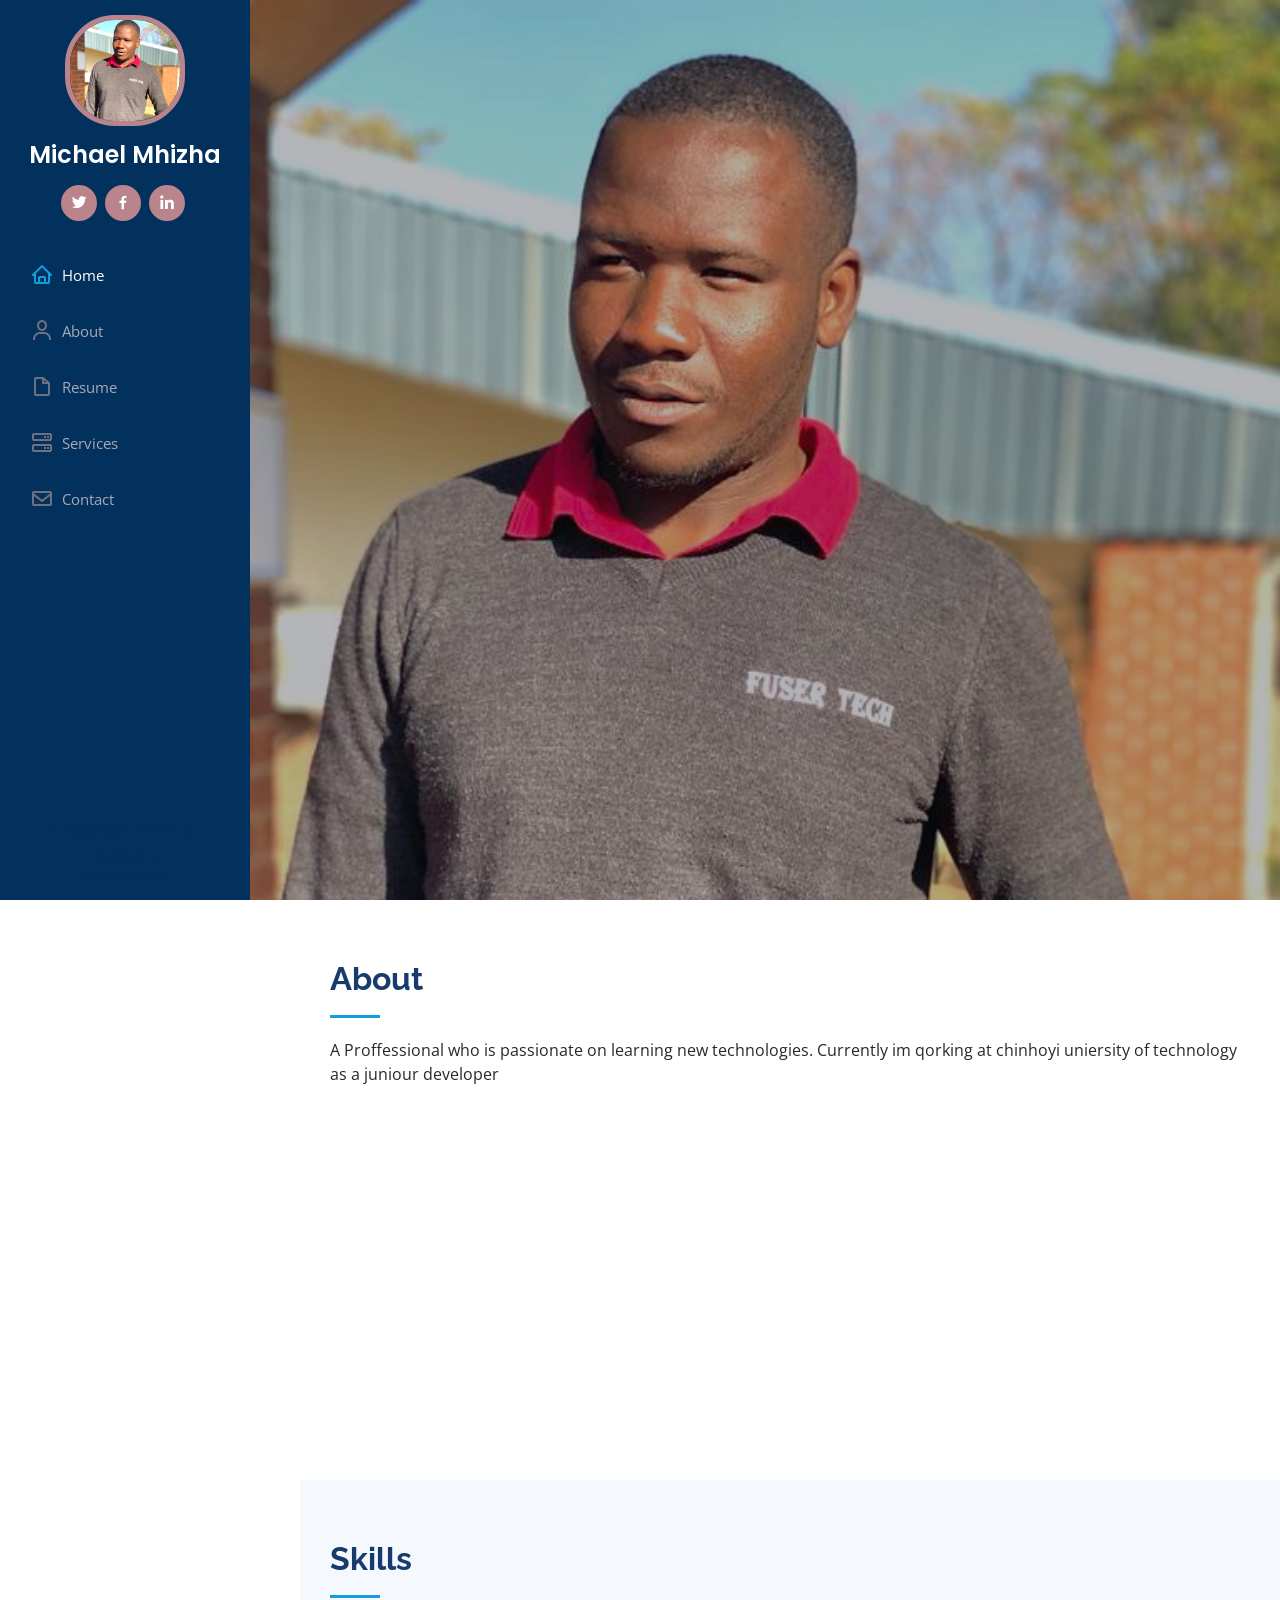
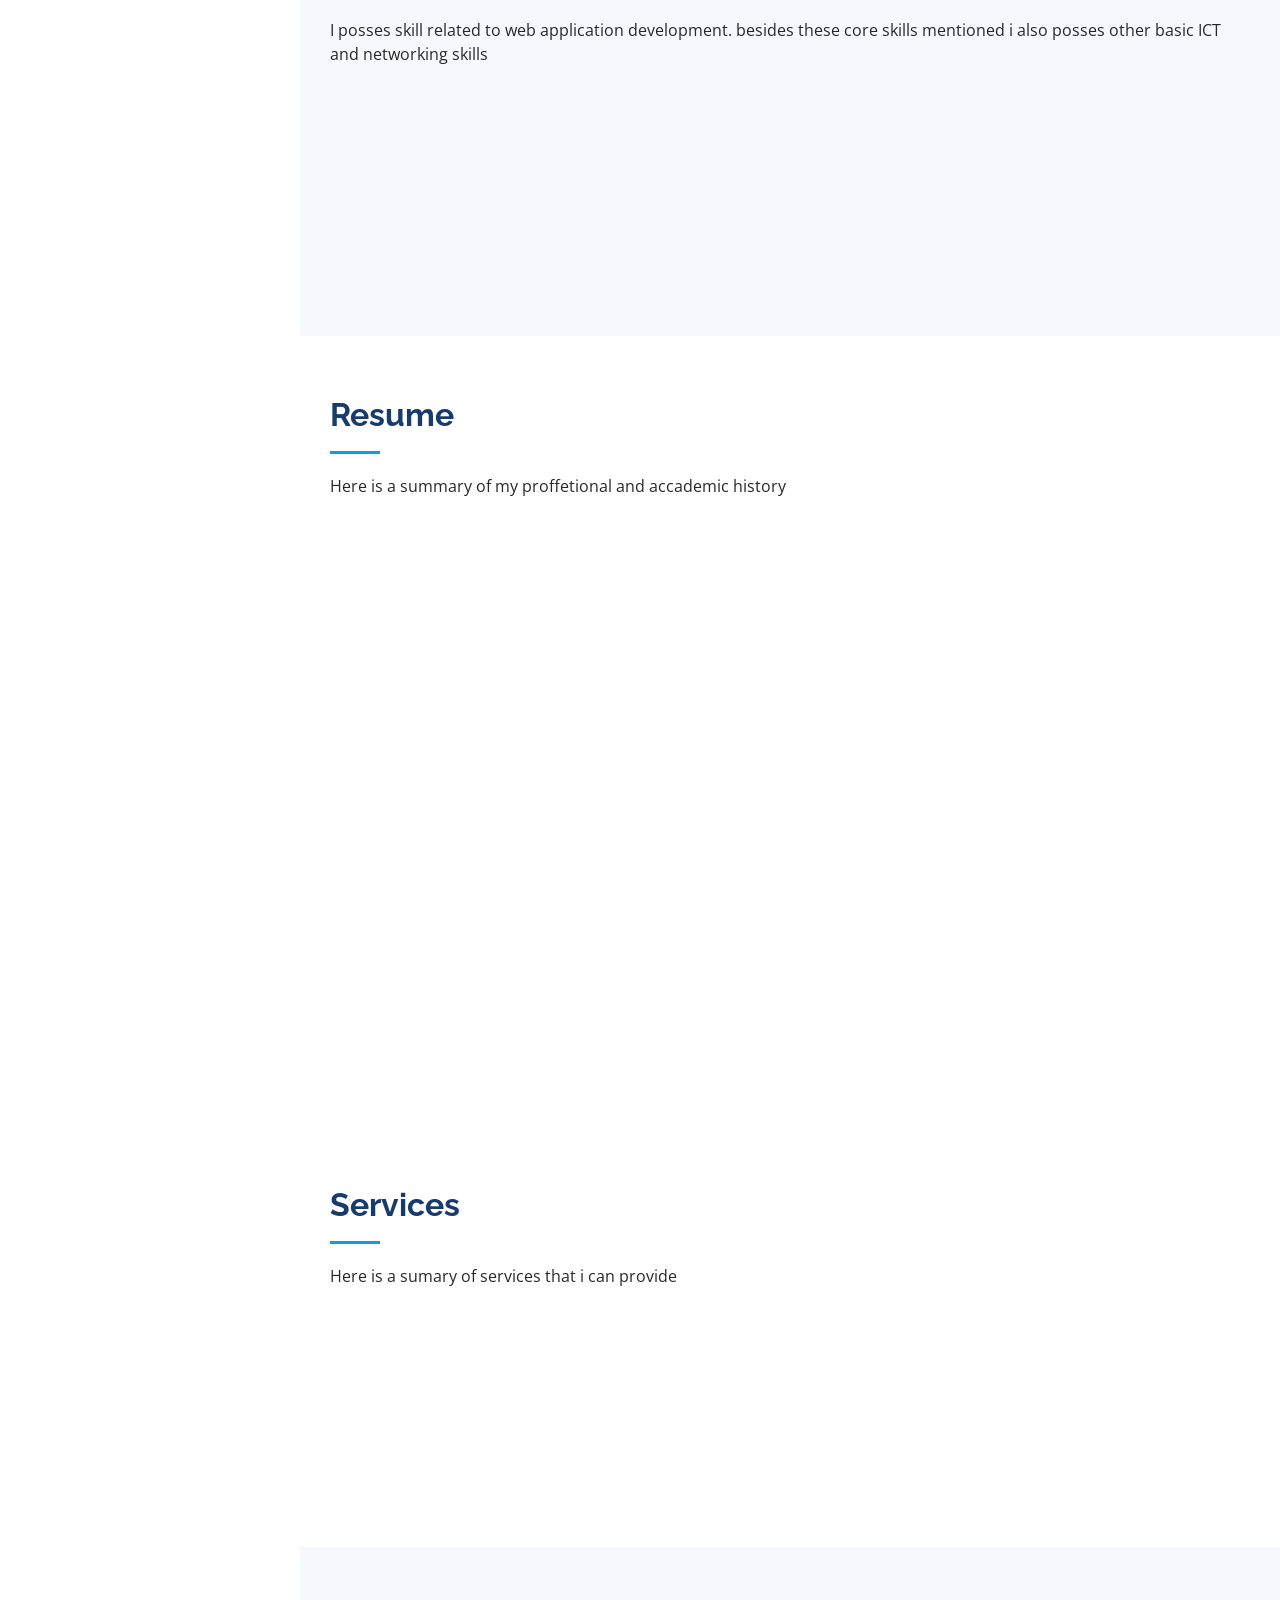
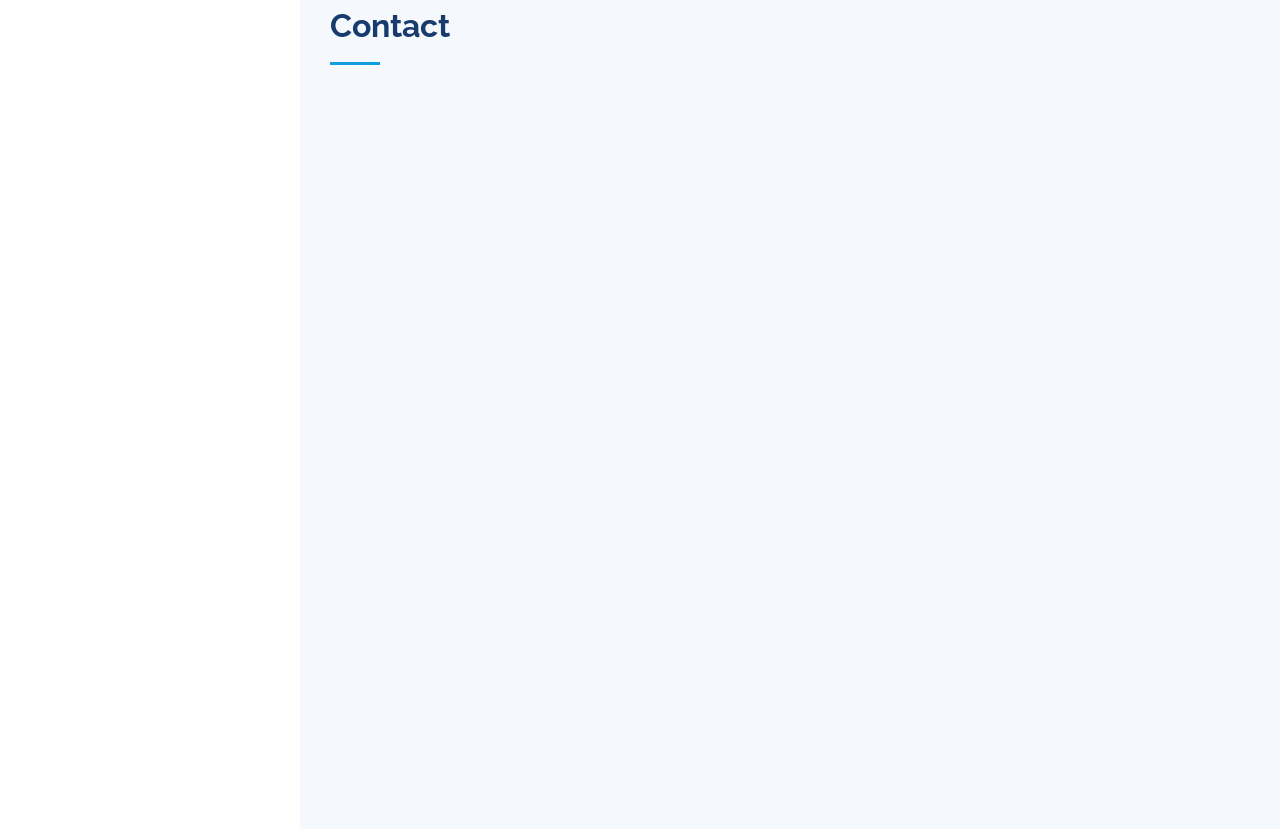
==== commit 69513bac: "some ammends21" ====
--- a/index.html
+++ b/index.html
@@ -107,8 +107,9 @@
               <div class="col-lg-6">
                 <ul>
                   <li><i class="bi bi-chevron-right"></i> <strong>Birthday:</strong> <span>10 February 1996</span></li>
-                  <li><i class="bi bi-chevron-right"></i> <strong>Website:</strong>  <a
-                        href="https://mmhizha96.github.io/mysitemike/" style="font-size: 14px;">https://mmhizha96.github.io/mysitemike</a>
+                  <li><i class="bi bi-chevron-right"></i> <strong>Website:</strong> <a
+                      href="https://mmhizha96.github.io/mysitemike/"
+                      style="font-size: 14px;">https://mmhizha96.github.io/mysitemike</a>
                   </li>
                   <li><i class="bi bi-chevron-right"></i> <strong>Phone:</strong> <span>0783913244</span></li>
                   <li><i class="bi bi-chevron-right"></i> <strong>City:</strong> <span>Chinhoyi Zimbabwe</span></li>
@@ -199,7 +200,7 @@
                 </div>
               </div>
             </div>
-       
+
 
 
 
@@ -216,7 +217,7 @@
 
         <div class="section-title">
           <h2>Resume</h2>
-          <p>Here is a summary of my personal, proffetional and accademic history </p>
+          <p>Here is a summary of my proffetional and accademic history </p>
         </div>
 
         <div class="row">
@@ -230,7 +231,7 @@
               <h5>2017-2021</h5>
               <p><em>Chinhoyi university Of technology</em></p>
               <p>
-                The course covers all many aspects related to ICT.
+                The course covers many aspects related to ICT. ie Software development,Networking, Computer Hardware,Cybersecurity etc
               </p>
             </div>
 
@@ -239,7 +240,7 @@
             <h3 class="resume-title">Professional Experience</h3>
             <div class="resume-item">
               <h4>Junior Developer </h4>
-              <h5>2022 - Present</h5>
+              <h5>May 2023 - Present</h5>
               <p><em>Chinhoyi university Of technology </em></p>
               <ul>
                 <li>Design systems models </li>
@@ -248,8 +249,23 @@
 
               </ul>
             </div>
-
-          </div>
+            <div class="resume-item">
+              <h4>SALES REPRESENTATIVE </h4>
+              <h5>SEPTEMBER 2022 - FEBRUARY 2023</h5>
+              <p><em>FUSER TECHNOLOGIES</em></p>
+              <ul>
+                <li>SELLING ICT PRODUCT </li>
+                <li>explaining technical product to clients
+
+                </li>
+                <li>providing technical support to clients
+                </li>
+
+              </ul>
+            </div>
+
+          </div>
+
         </div>
 
       </div>
@@ -328,7 +344,7 @@
           </div>
 
           <div class="col-lg-7 mt-5 mt-lg-0 d-flex align-items-stretch">
-         
+
             <form action="" id="#contactform" method="post" role="form" class="php-email-form">
               <div class="row">
                 <div class="form-group col-md-6">
@@ -353,7 +369,8 @@
                 <div class="error-message"></div>
                 <div class="sent-message" style="display: none;">Your message has been sent. Thank you!</div>
               </div>
-              <div class="text-center"><a id="sent-message-btn" class="btn btn-primary" type="submit">Send Message</a></div>
+              <div class="text-center"><a id="sent-message-btn" class="btn btn-primary" type="submit">Send Message</a>
+              </div>
             </form>
           </div>
 
@@ -384,7 +401,6 @@
       class="bi bi-arrow-up-short"></i></a>
 
   <!-- Vendor JS Files -->
-  <script src="http://ajax.googleapis.com/ajax/libs/jquery/1.7.1/jquery.min.js" type="text/javascript"></script>
   <script src="assets/vendor/purecounter/purecounter_vanilla.js"></script>
   <script src="assets/vendor/aos/aos.js"></script>
   <script src="assets/vendor/bootstrap/js/bootstrap.bundle.min.js"></script>
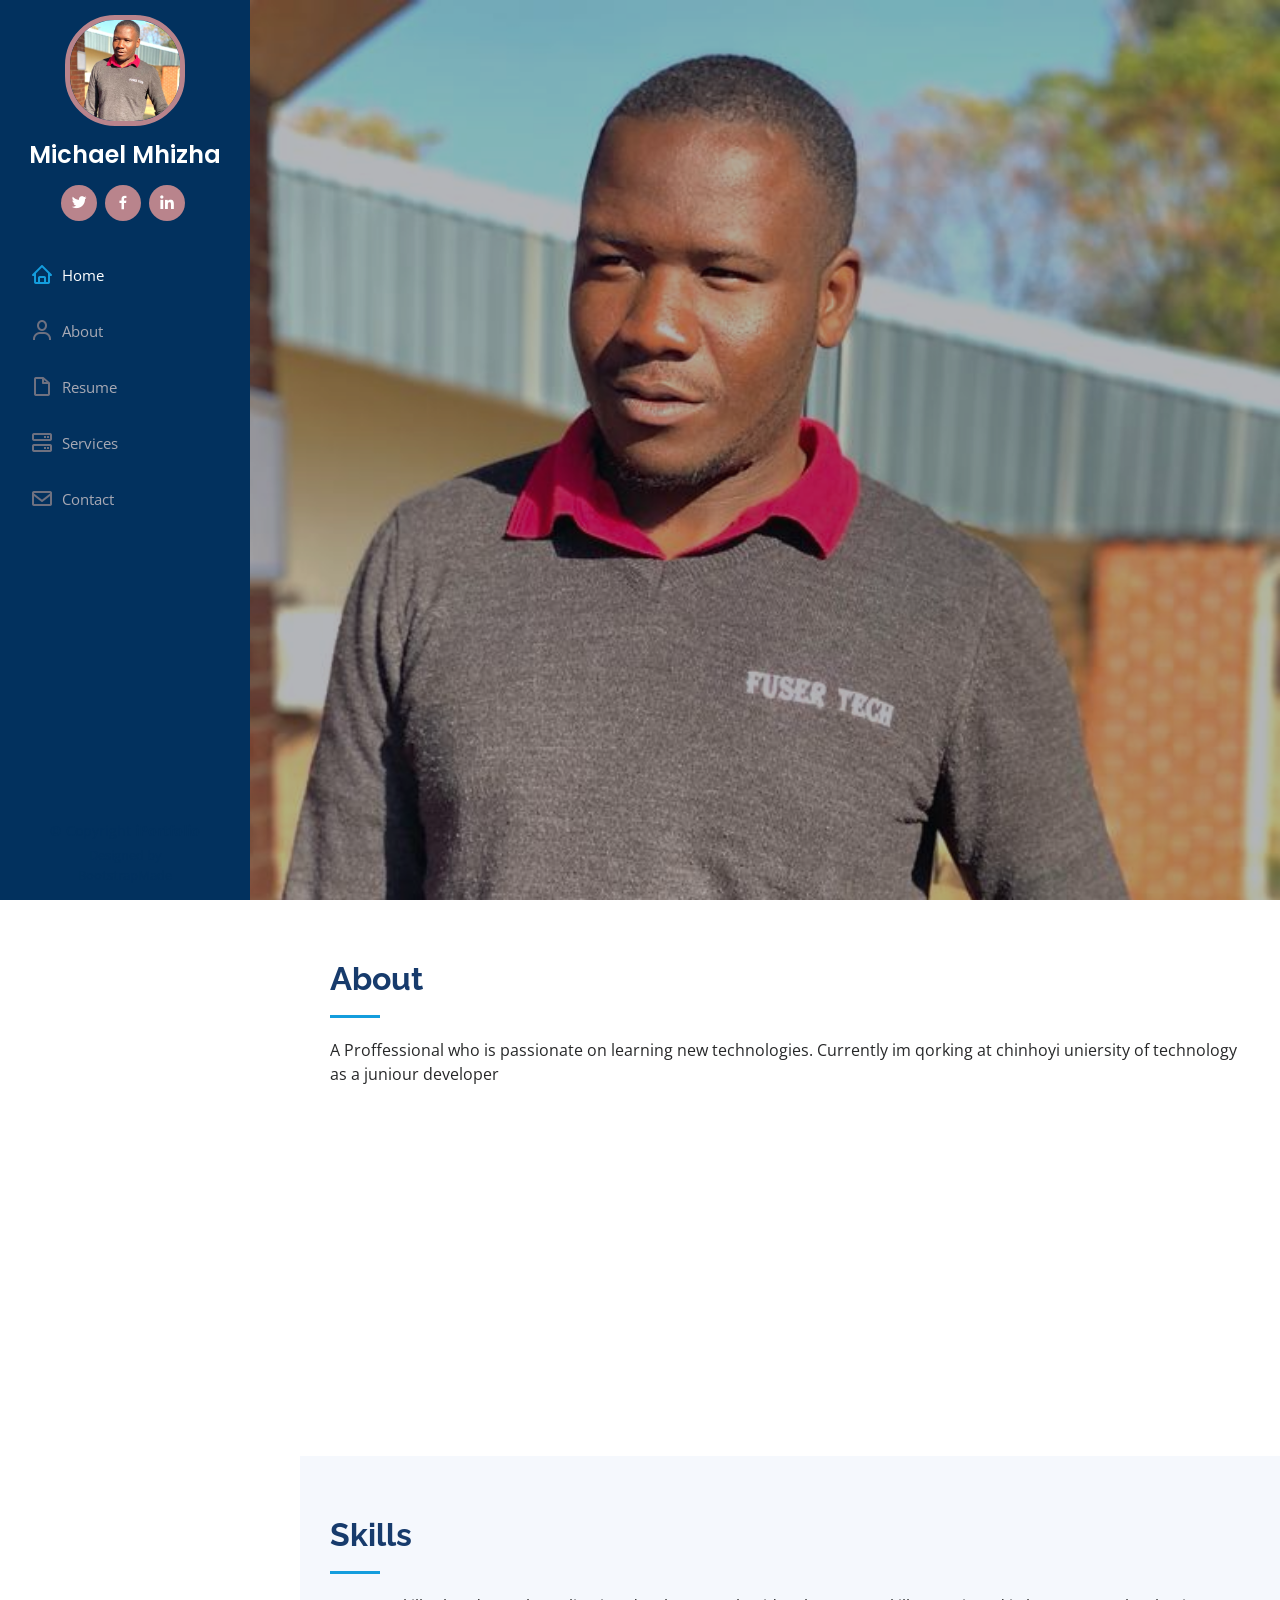
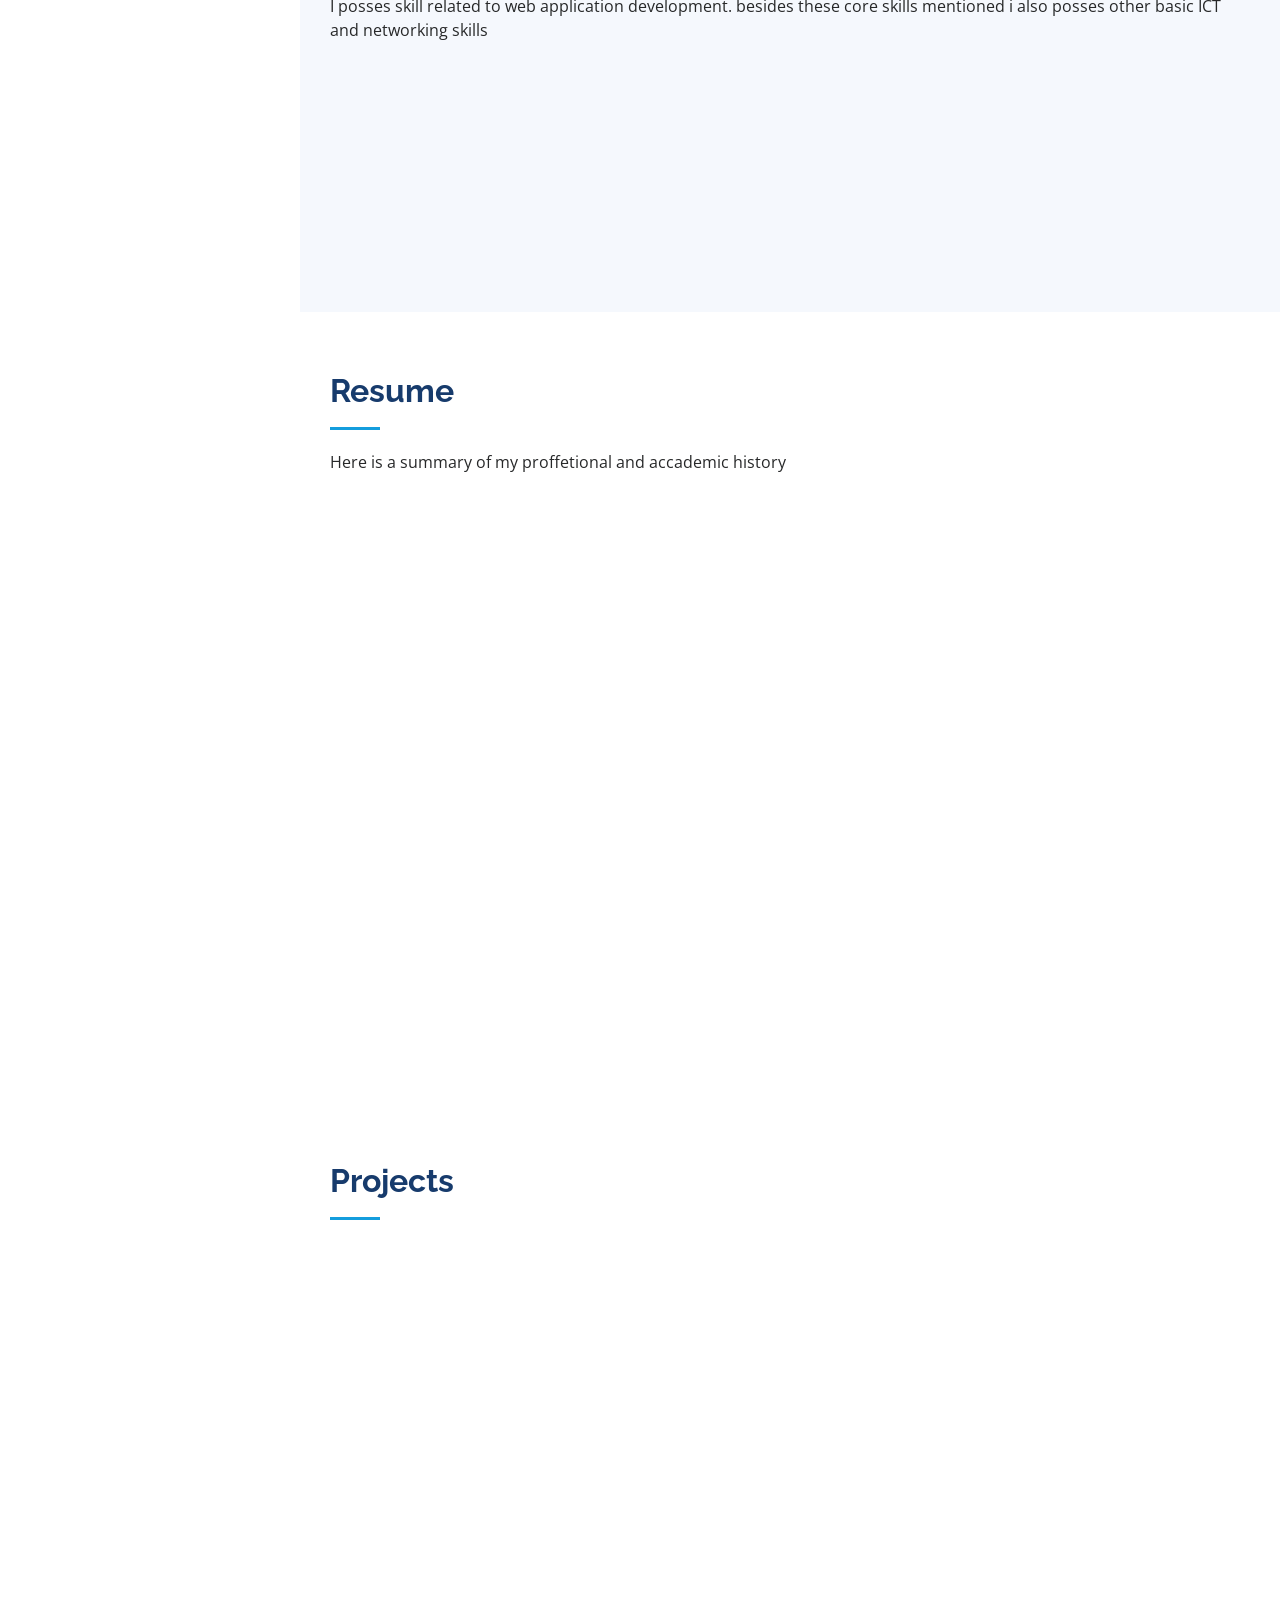
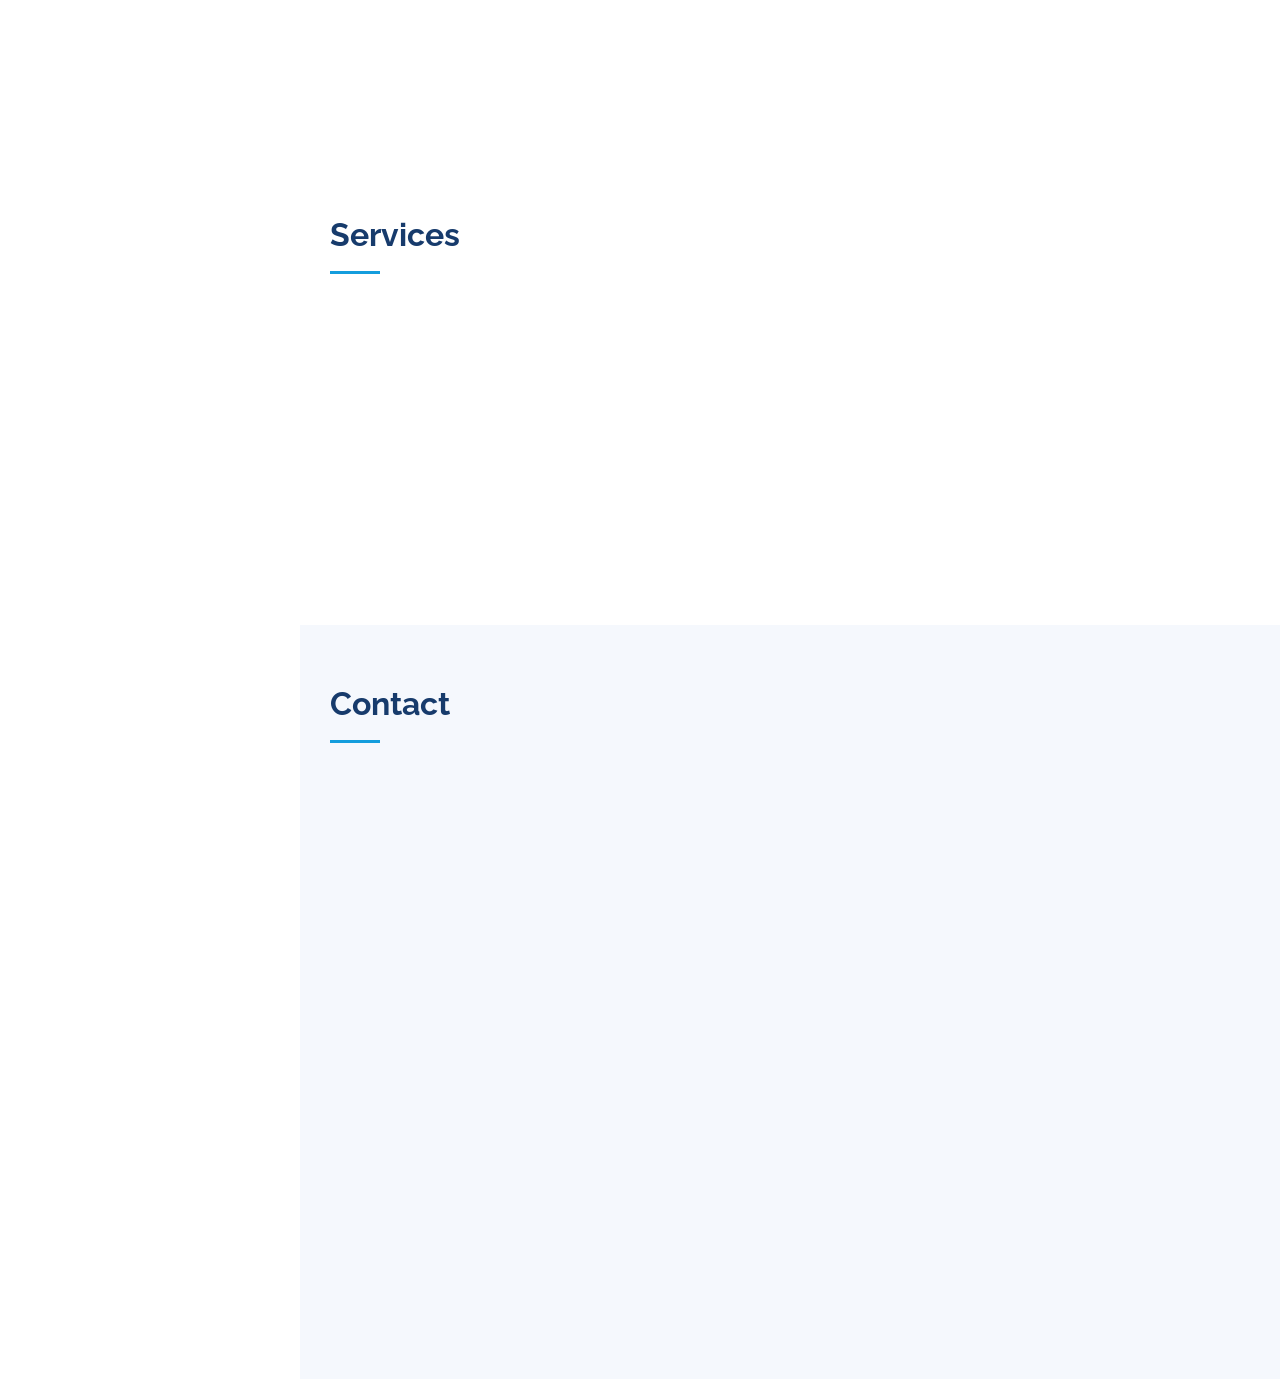
==== commit 6f87792c: "ma1" ====
--- a/index.html
+++ b/index.html
@@ -51,11 +51,11 @@
         <img src="assets/img/profile-img.jpg" alt="" class="img-fluid">
         <h1 class="text-light"><a href="index.html">Michael Mhizha</a></h1>
         <div class="social-links mt-3 text-center">
-          <a href="bossesoftomorrow" class="twitter"><i class="bx bxl-twitter"></i></a>
-          <a href="Michael mhizha" class="facebook"><i class="bx bxl-facebook"></i></a>
-
-
-          <a href="mmhizha96@gmail.com" class="linkedin"><i class="bx bxl-linkedin"></i></a>
+          <a href="https://www.linkedin.com/in/michael-mhizha-a708a0170" target="_blank" class="twitter"><i class="bx bxl-twitter"></i></a>
+          <a href="https://www.linkedin.com/in/michael-mhizha-a708a0170" target="_blank" class="facebook"><i class="bx bxl-facebook"></i></a>
+
+
+          <a href="https://www.linkedin.com/in/michael-mhizha-a708a0170" target="_blank" class="linkedin"><i class="bx bxl-linkedin"></i></a>
         </div>
       </div>
 
@@ -117,17 +117,13 @@
               </div>
               <div class="col-lg-6">
                 <ul>
-                  <li><i class="bi bi-chevron-right"></i> <strong>Age:</strong> <span>27</span></li>
-                  <li><i class="bi bi-chevron-right"></i> <strong>Degree:</strong> <span>Bachelor of Science </span>
+                  <li><i class="bi bi-chevron-right"></i> <strong>Degree:</strong> <span>Bachelor of Science in IT </span>
                   </li>
                   <li><i class="bi bi-chevron-right"></i> <strong>Email:</strong> <span>mmhizha96@gmail.com</span></li>
                   <li><i class="bi bi-chevron-right"></i> <strong>Freelance:</strong> <span>Available</span></li>
                 </ul>
               </div>
             </div>
-            <p>
-              I always give my best in whatever i do.
-            </p>
           </div>
         </div>
 
@@ -244,7 +240,7 @@
               <p><em>Chinhoyi university Of technology </em></p>
               <ul>
                 <li>Design systems models </li>
-                <li>Develop systems using Angular and Laravel</li>
+                <li>Develop systems using Angular, Laravel and Java</li>
                 <li>Software Testing </li>
 
               </ul>
@@ -270,7 +266,42 @@
 
       </div>
     </section><!-- End Resume Section -->
-
+    <section id="Projects" class="services">
+      <div class="container">
+
+        <div class="section-title">
+          <h2>Projects</h2>
+  
+        </div>
+
+        <div class="row">
+         
+          <div class="col-lg-6 col-md-6 icon-box" data-aos="fade-up" data-aos-delay="100">
+          
+            <h4 class="title">Hostel Management System <small>(angular and laravel ) <br> <span class="text-secondary">Chinhoyi University Of Technology </span> </small></h4>
+            <p class="description">
+              The system includes an admin panel where authorized users can configure application conditions and manage room allocations. Additionally, there is a student portal that allows students to apply if they meet the set application criteria.
+            </p>
+          </div>
+          <div class="col-lg-6 col-md-6 icon-box" data-aos="fade-up" data-aos-delay="100">
+          
+            <h4 class="title">ICT Asset Register <small>(angular and laravel )<br> <span class="text-secondary">Chinhoyi University Of Technology </span> </small></h4>
+            <p class="description">
+              The system records and tracks all ICT assets from the day they are received until their disposal.
+            </p>
+          </div>
+          <div class="col-lg-6 col-md-6 icon-box" data-aos="fade-up" data-aos-delay="100">
+          
+            <h4 class="title">Student Attachment Tracker <small>(angular and laravel )<br> <span class="text-secondary">Chinhoyi University Of Technology </span> </small></h4>
+            <p class="description">
+              The system monitors where students are employed and their start dates, while also managing all types of reporting needed during their attachment period.
+            </p>
+          </div>
+
+        </div>
+
+      </div>
+    </section><!-- End Services Section -->
 
 
     <!-- ======= Services Section ======= -->
@@ -279,25 +310,21 @@
 
         <div class="section-title">
           <h2>Services</h2>
-          <p>Here is a sumary of services that i can provide </p>
+  
         </div>
 
         <div class="row">
-          <div class="col-lg-4 col-md-6 icon-box" data-aos="fade-up">
-            <div class="icon"><i class="bi bi-briefcase"></i></div>
-            <h4 class="title"><a href="">Web Application Development.</a></h4>
-            <p class="description">development of web based applications </p>
-          </div>
-          <div class="col-lg-4 col-md-6 icon-box" data-aos="fade-up" data-aos-delay="100">
+         
+          <div class="col-lg-6 col-md-6 icon-box" data-aos="fade-up" data-aos-delay="100">
             <div class="icon"><i class="bi bi-card-checklist"></i></div>
             <h4 class="title"><a href="">Custom Softwares </a></h4>
-            <p class="description">i Offer custom softwares based on user requirements </p>
-          </div>
-          <div class="col-lg-4 col-md-6 icon-box" data-aos="fade-up" data-aos-delay="200">
+            <p class="description">As an independent developer, I understand that every project is unique. I offer custom software solutions designed specifically to meet your individual requirements. Whether you need to improve efficiency, enhance user experience, or solve a specific problem, I’ll work closely with you to create software that aligns perfectly with your vision </p>
+          </div>
+          <div class="col-lg-6 col-md-6 icon-box" data-aos="fade-up" data-aos-delay="200">
             <div class="icon"><i class="bi bi-bar-chart"></i></div>
-            <h4 class="title"><a href="">Website Development</a></h4>
-            <p class="description">i develop a variety of websitesfor diferent types of industry. ie E Commerce,
-              Construction,Portfolios &hellip;</p>
+            <h4 class="title"><a href="">Search Engine Optimization</a></h4>
+            <p class="description">  Additionally, we offer comprehensive search engine optimization (SEO) services to ensure your business stands out online. From improving your website’s visibility to driving more organic traffic, 
+              we help you reach your target audience effectively.</p>
           </div>
 
 
@@ -345,7 +372,10 @@
 
           <div class="col-lg-7 mt-5 mt-lg-0 d-flex align-items-stretch">
 
-            <form action="" id="#contactform" method="post" role="form" class="php-email-form">
+            <form action="https://api.web3forms.com/submit" method="POST">
+
+              <!-- Replace with your Access Key -->
+              <input type="hidden" name="access_key" value="ab4a970b-25e4-4784-953e-586c8a237a00">
               <div class="row">
                 <div class="form-group col-md-6">
                   <label for="name">Your Name</label>
@@ -364,12 +394,11 @@
                 <label for="name">Message</label>
                 <textarea class="form-control" name="message" rows="10" required></textarea>
               </div>
+
               <div class="my-3">
-                <div class="loading">Loading</div>
-                <div class="error-message"></div>
                 <div class="sent-message" style="display: none;">Your message has been sent. Thank you!</div>
               </div>
-              <div class="text-center"><a id="sent-message-btn" class="btn btn-primary" type="submit">Send Message</a>
+              <div class="text-center"><button id="sent-message-btn" class="btn btn-primary" type="submit">Send Message</button>
               </div>
             </form>
           </div>
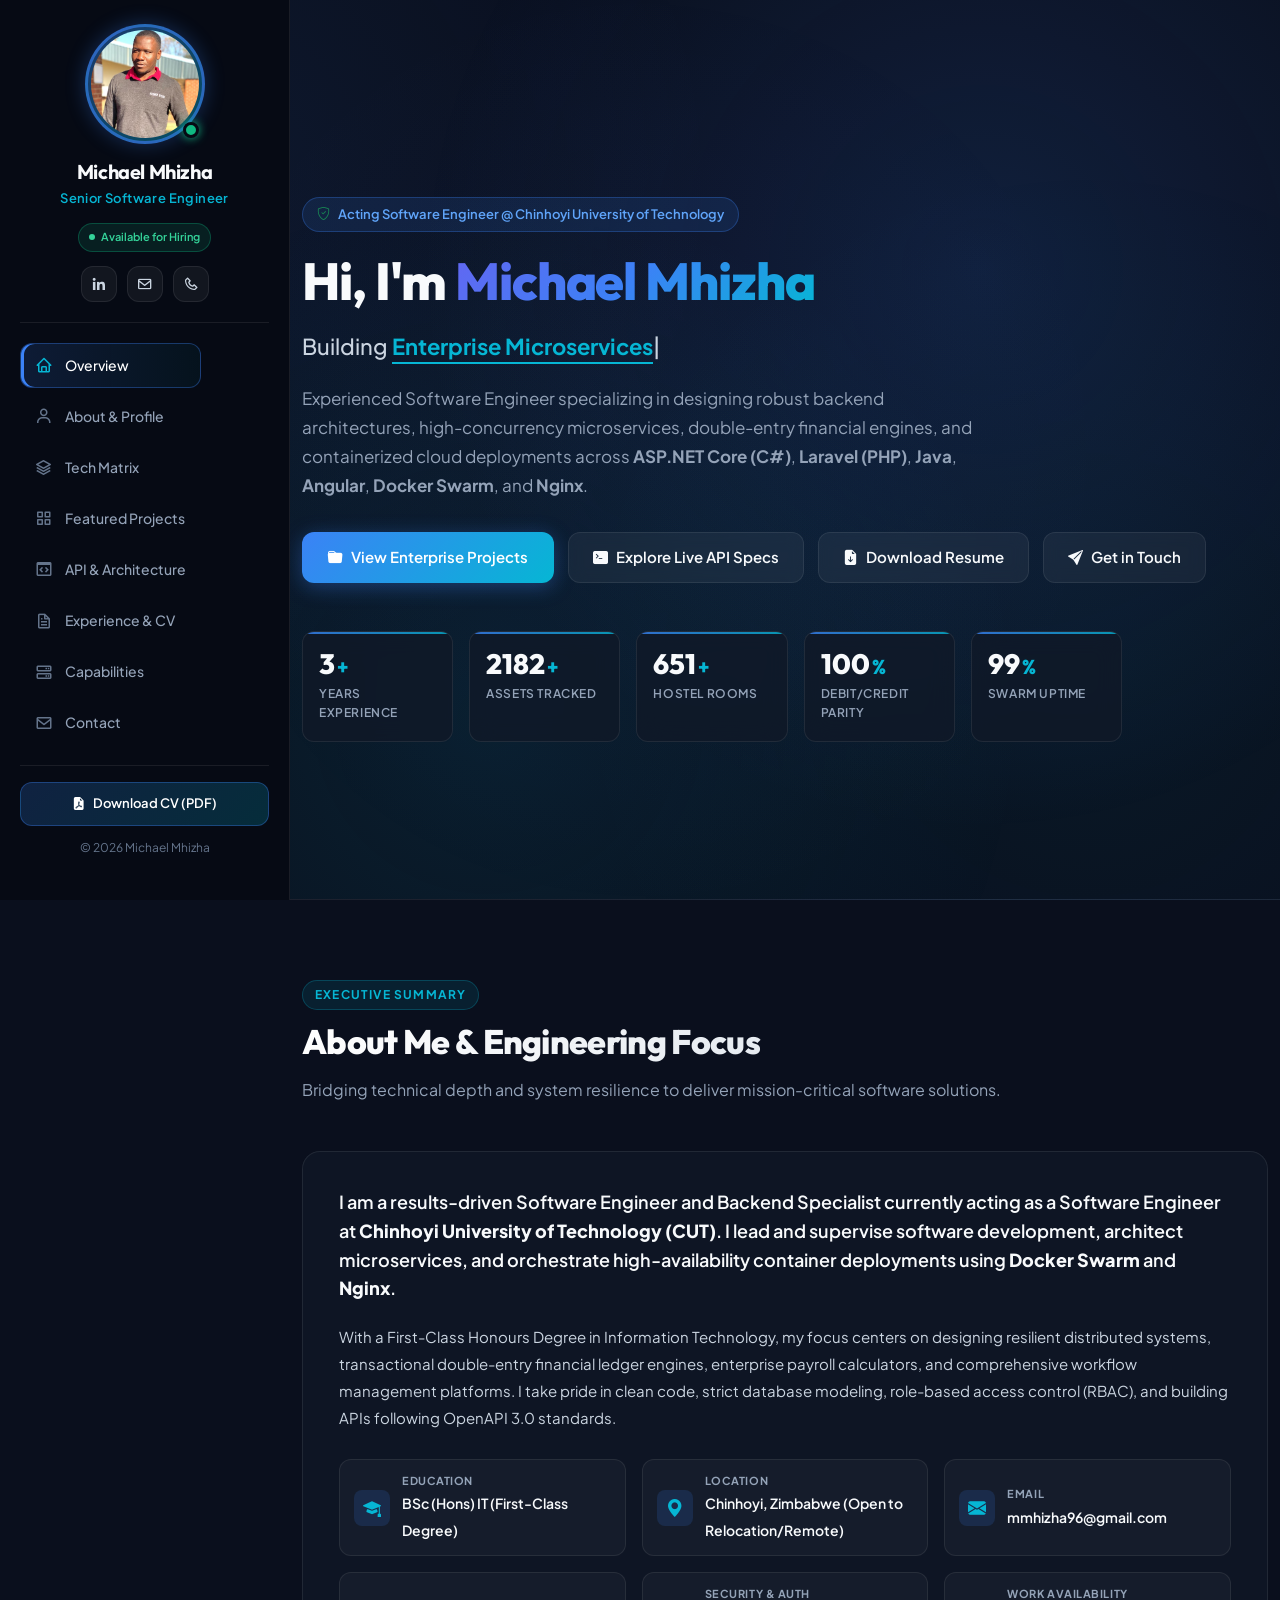
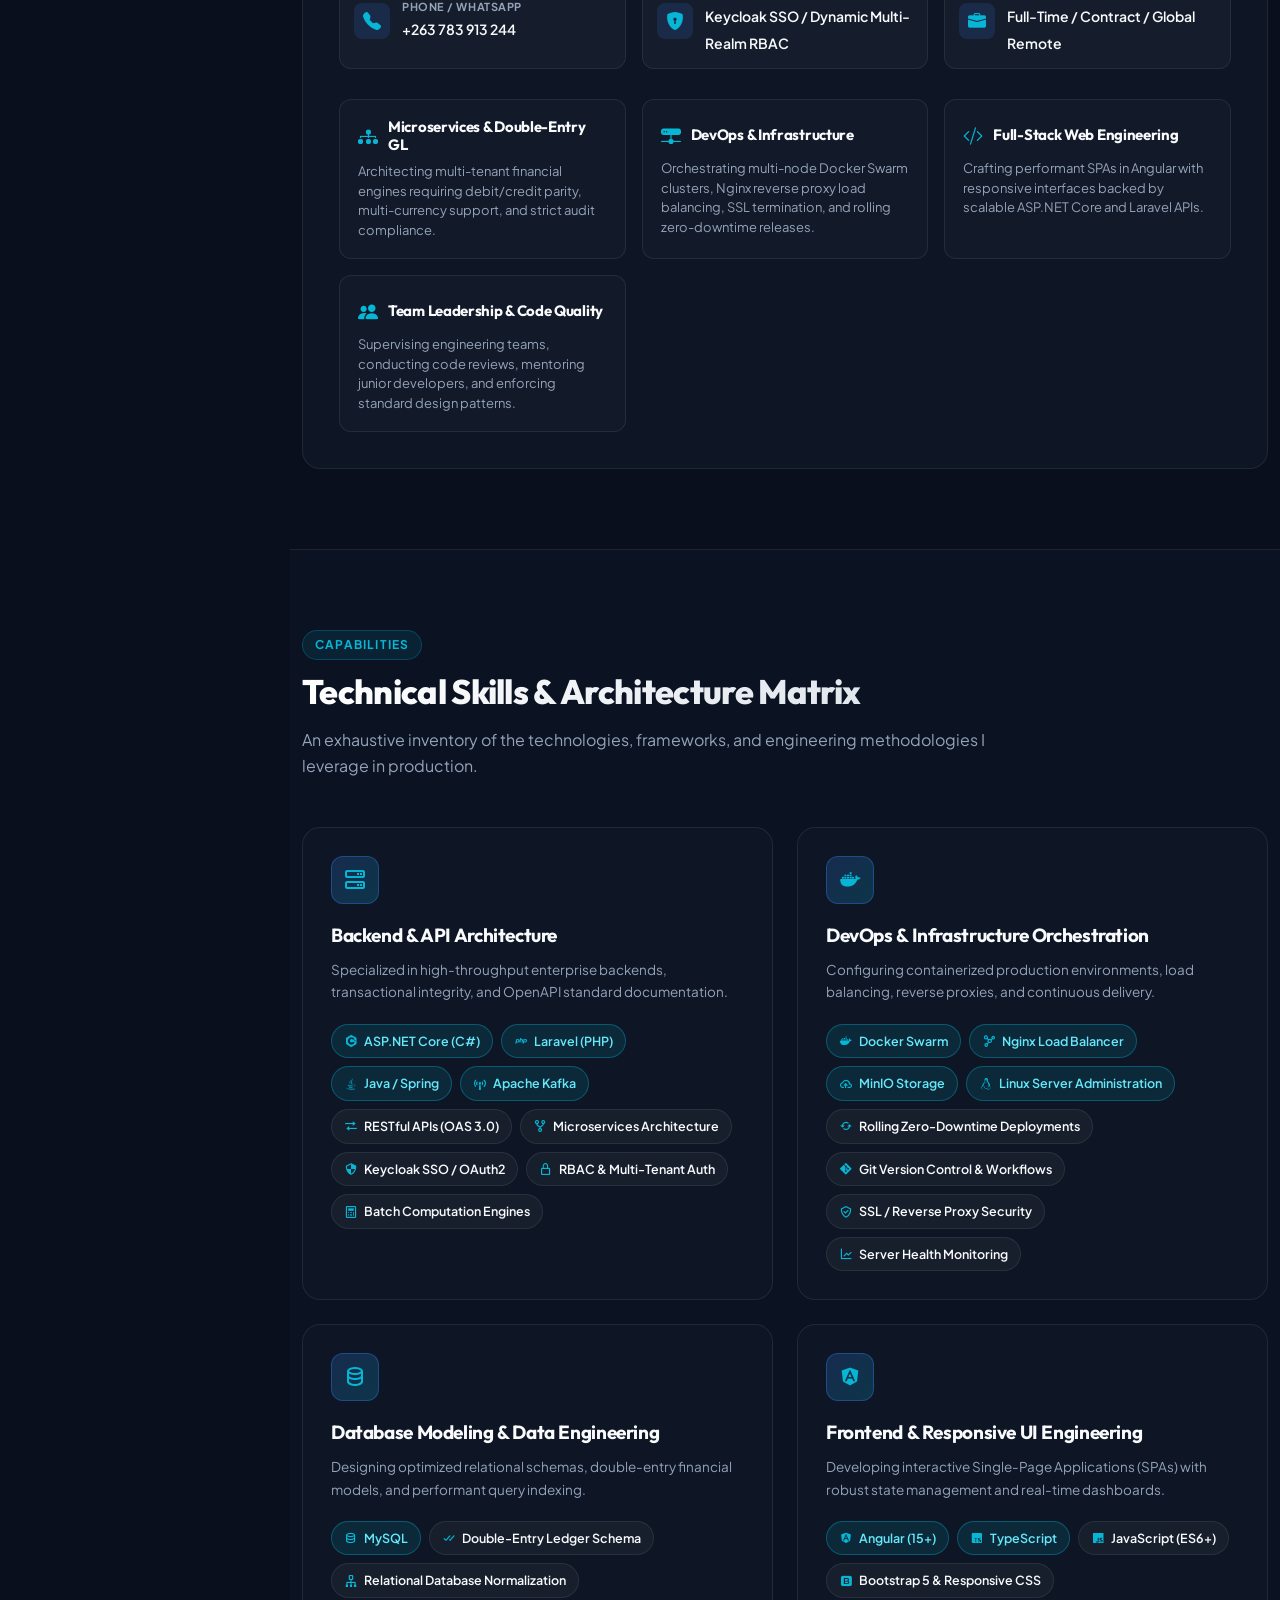
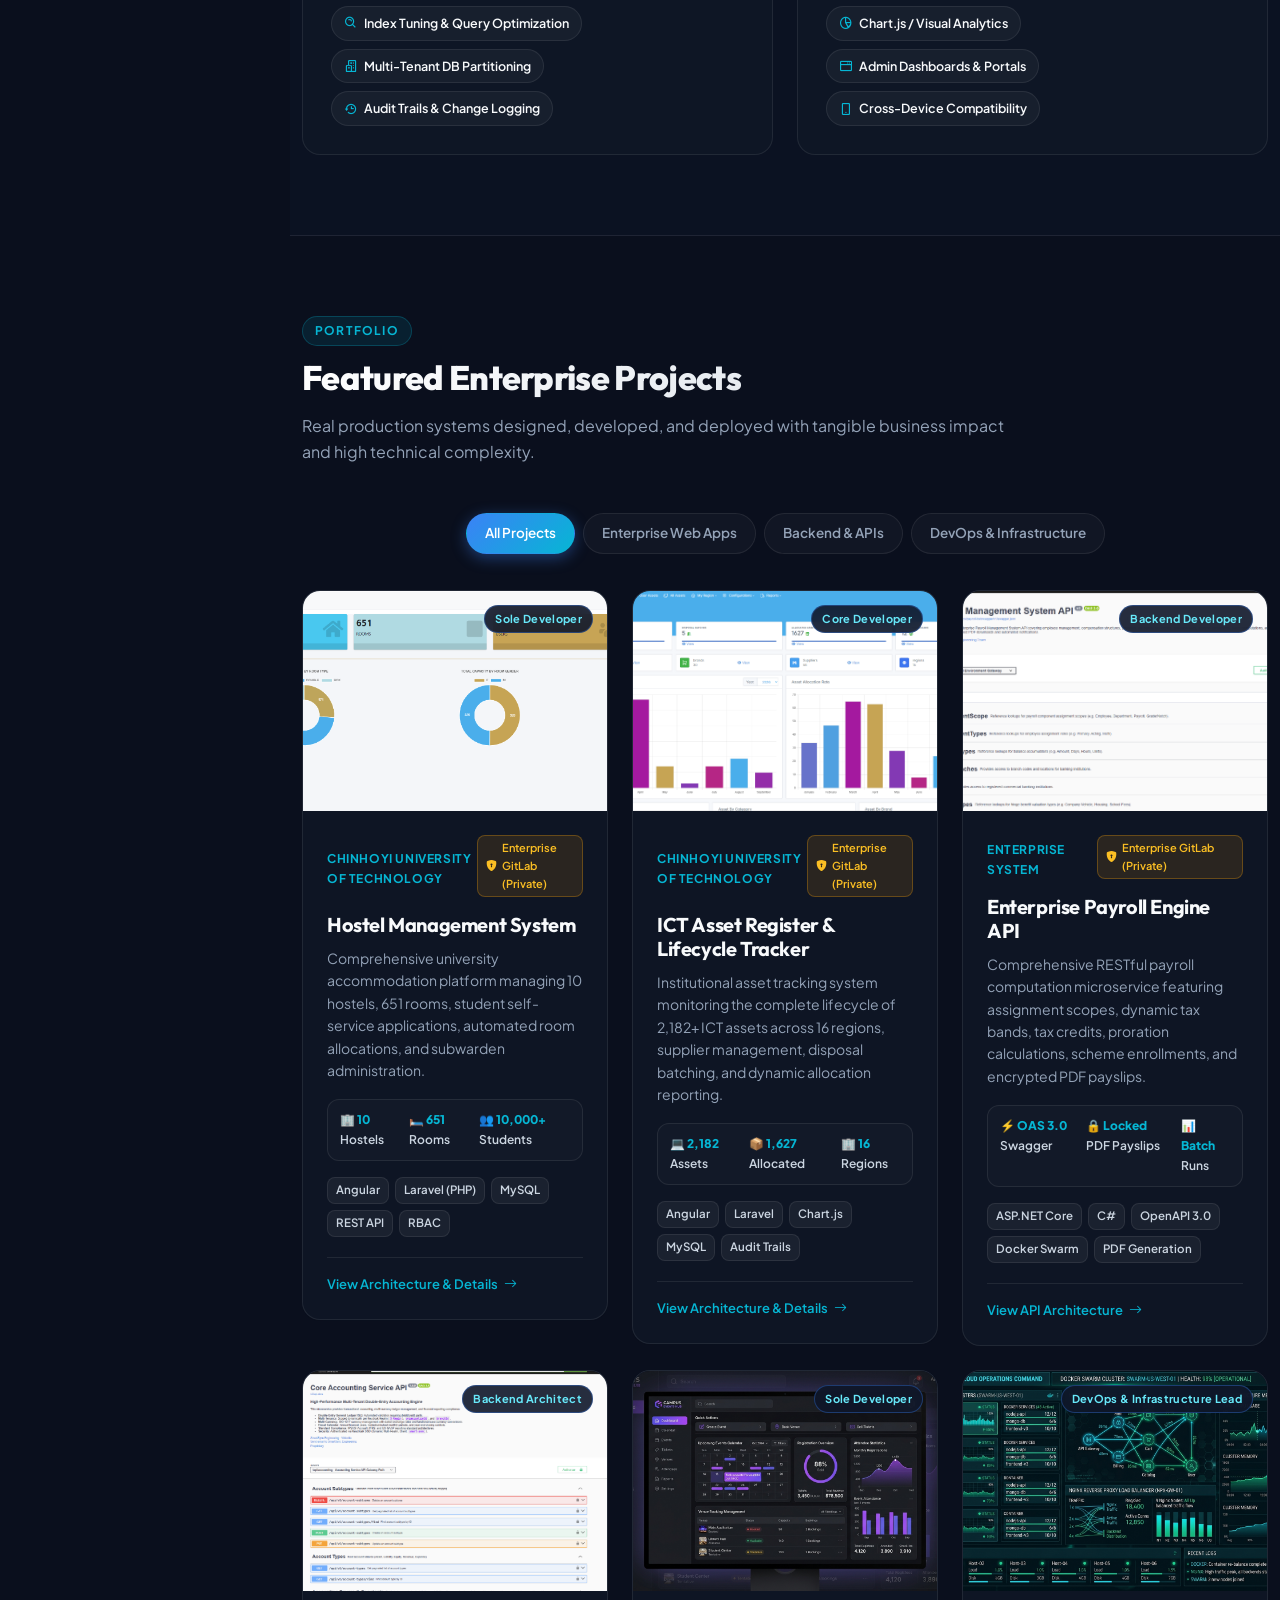
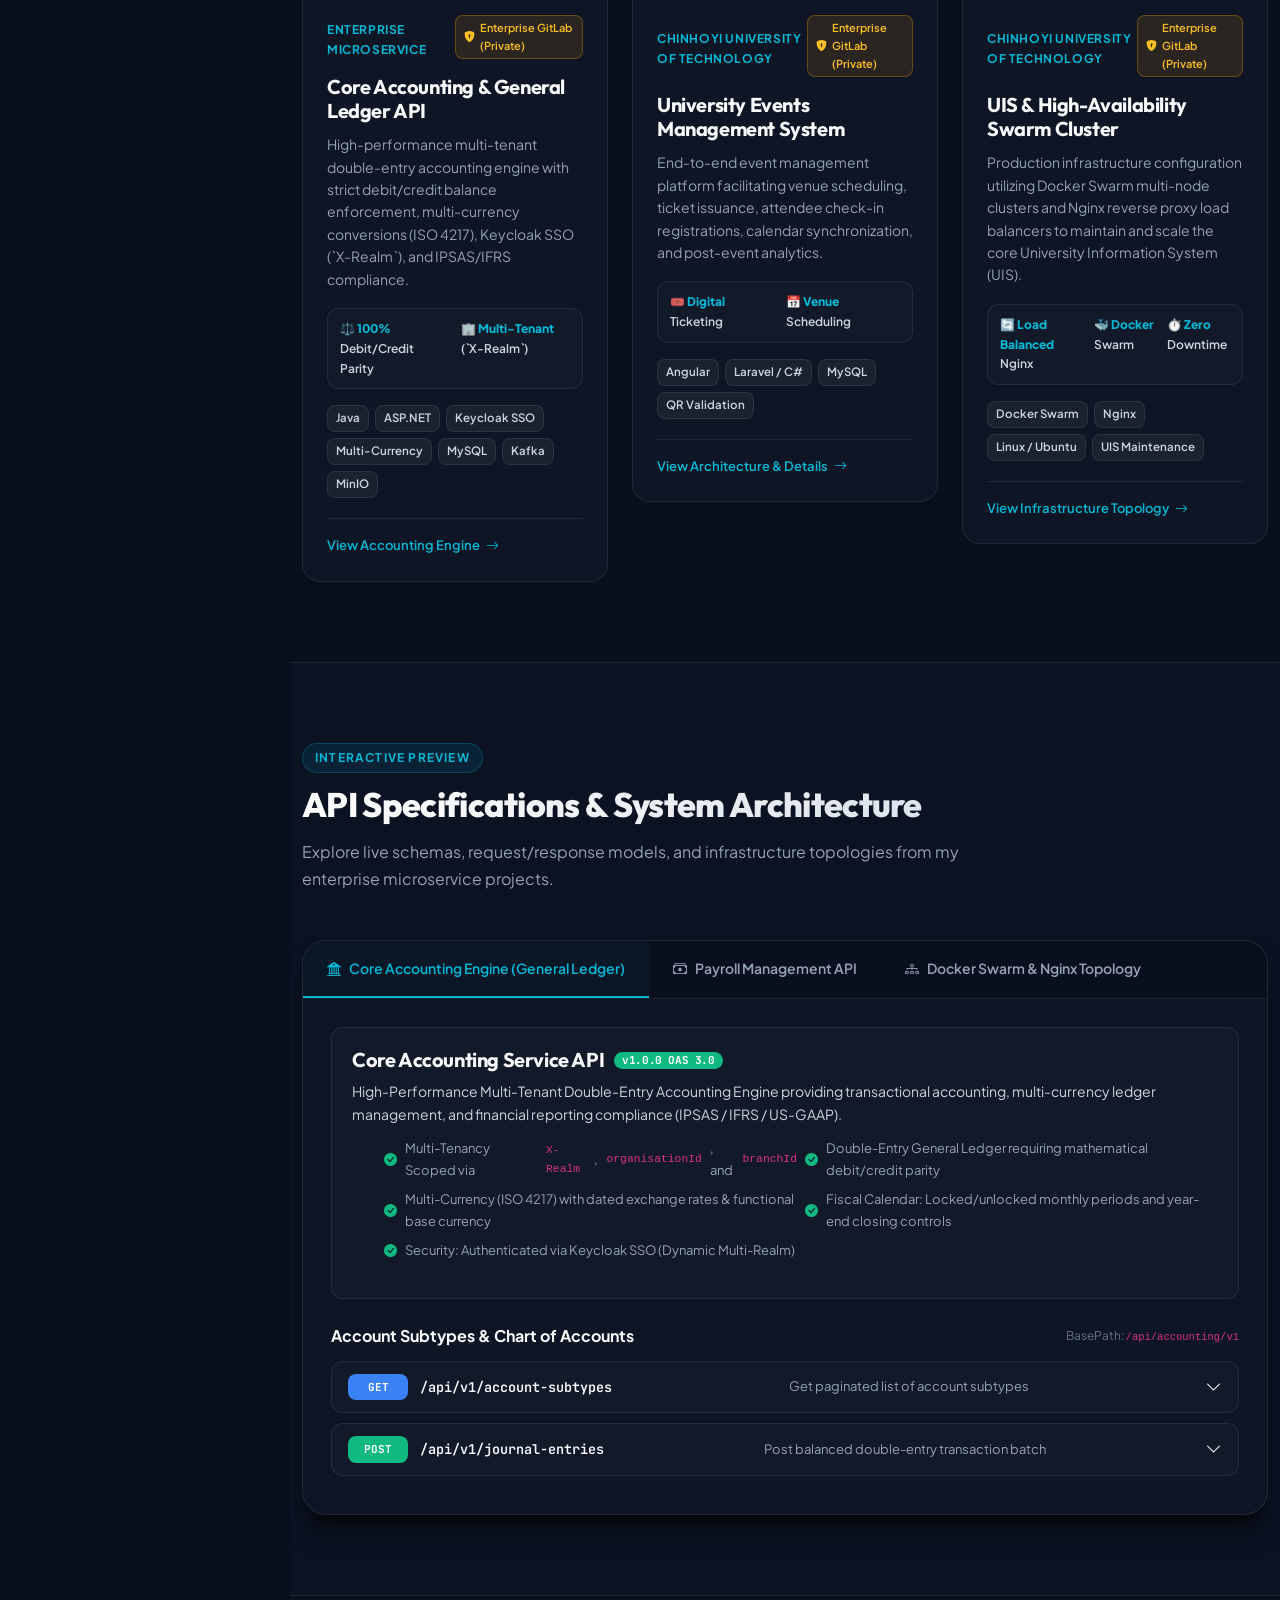
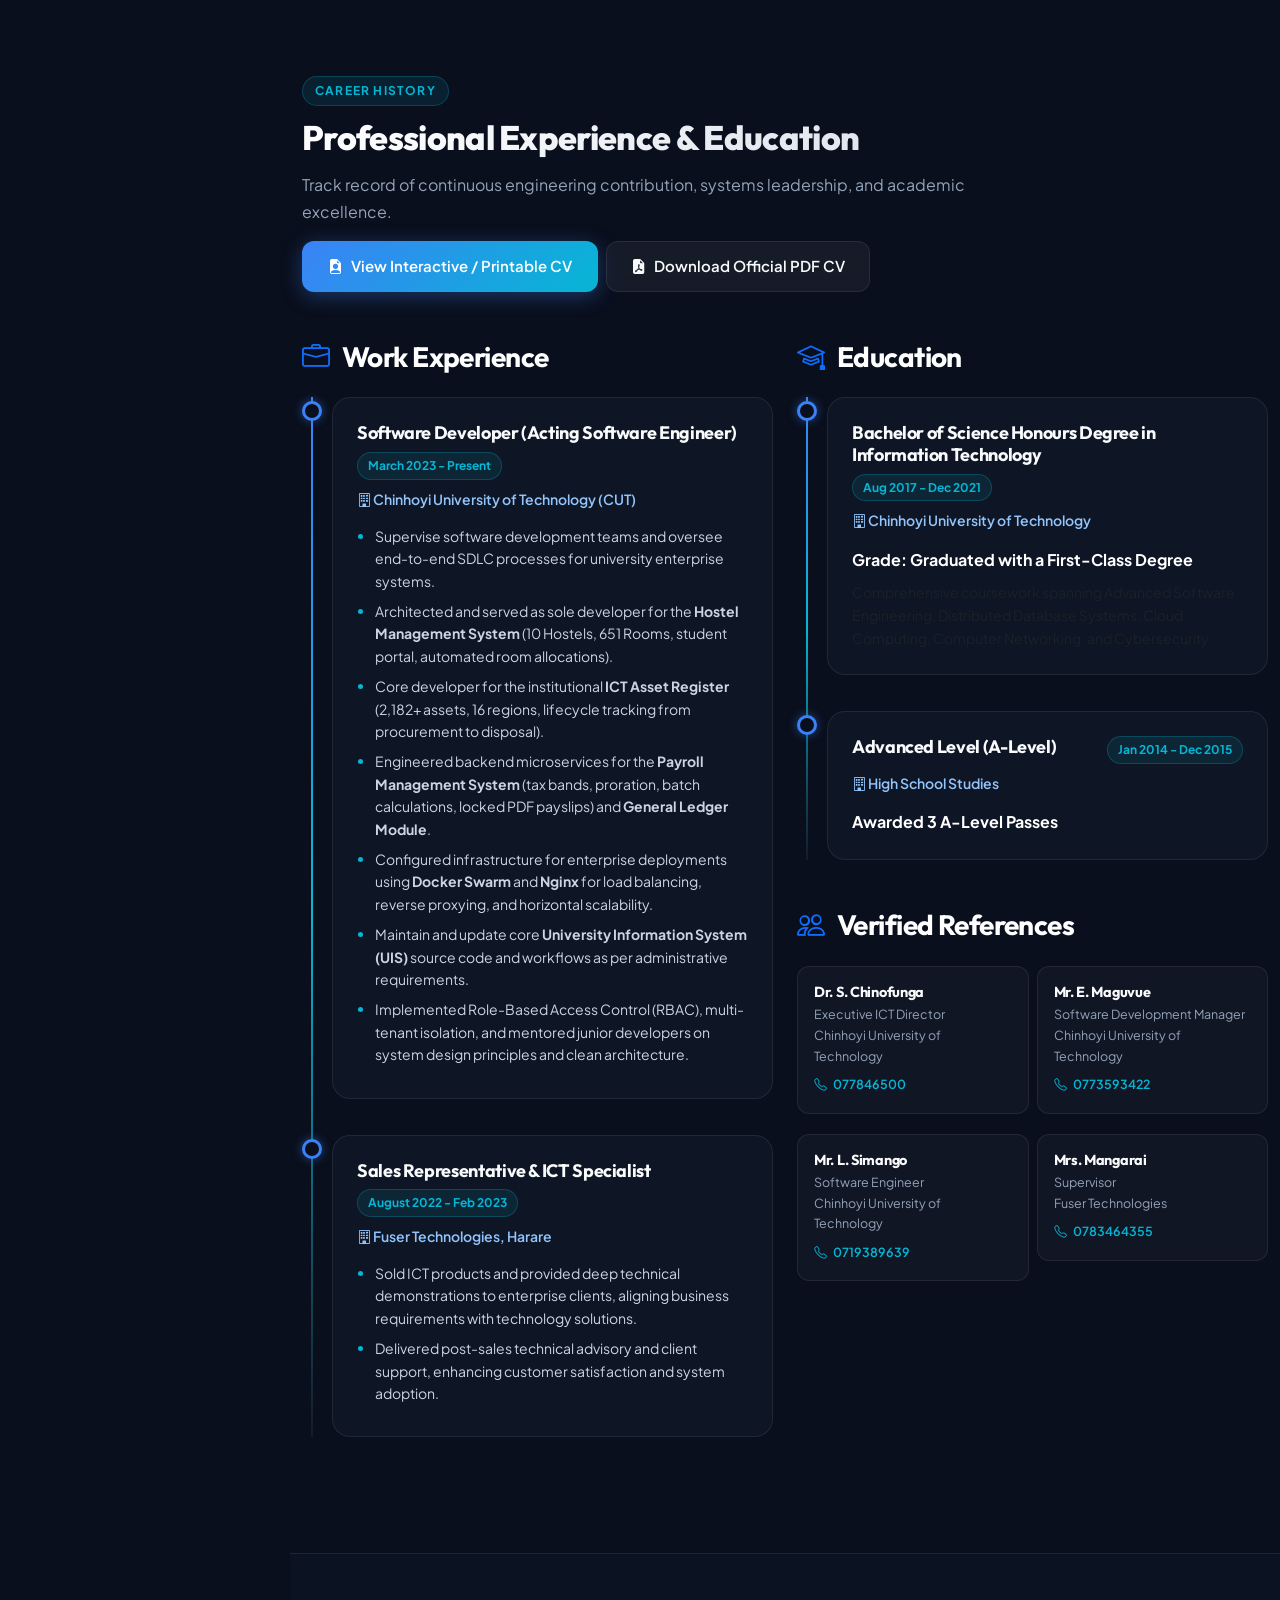
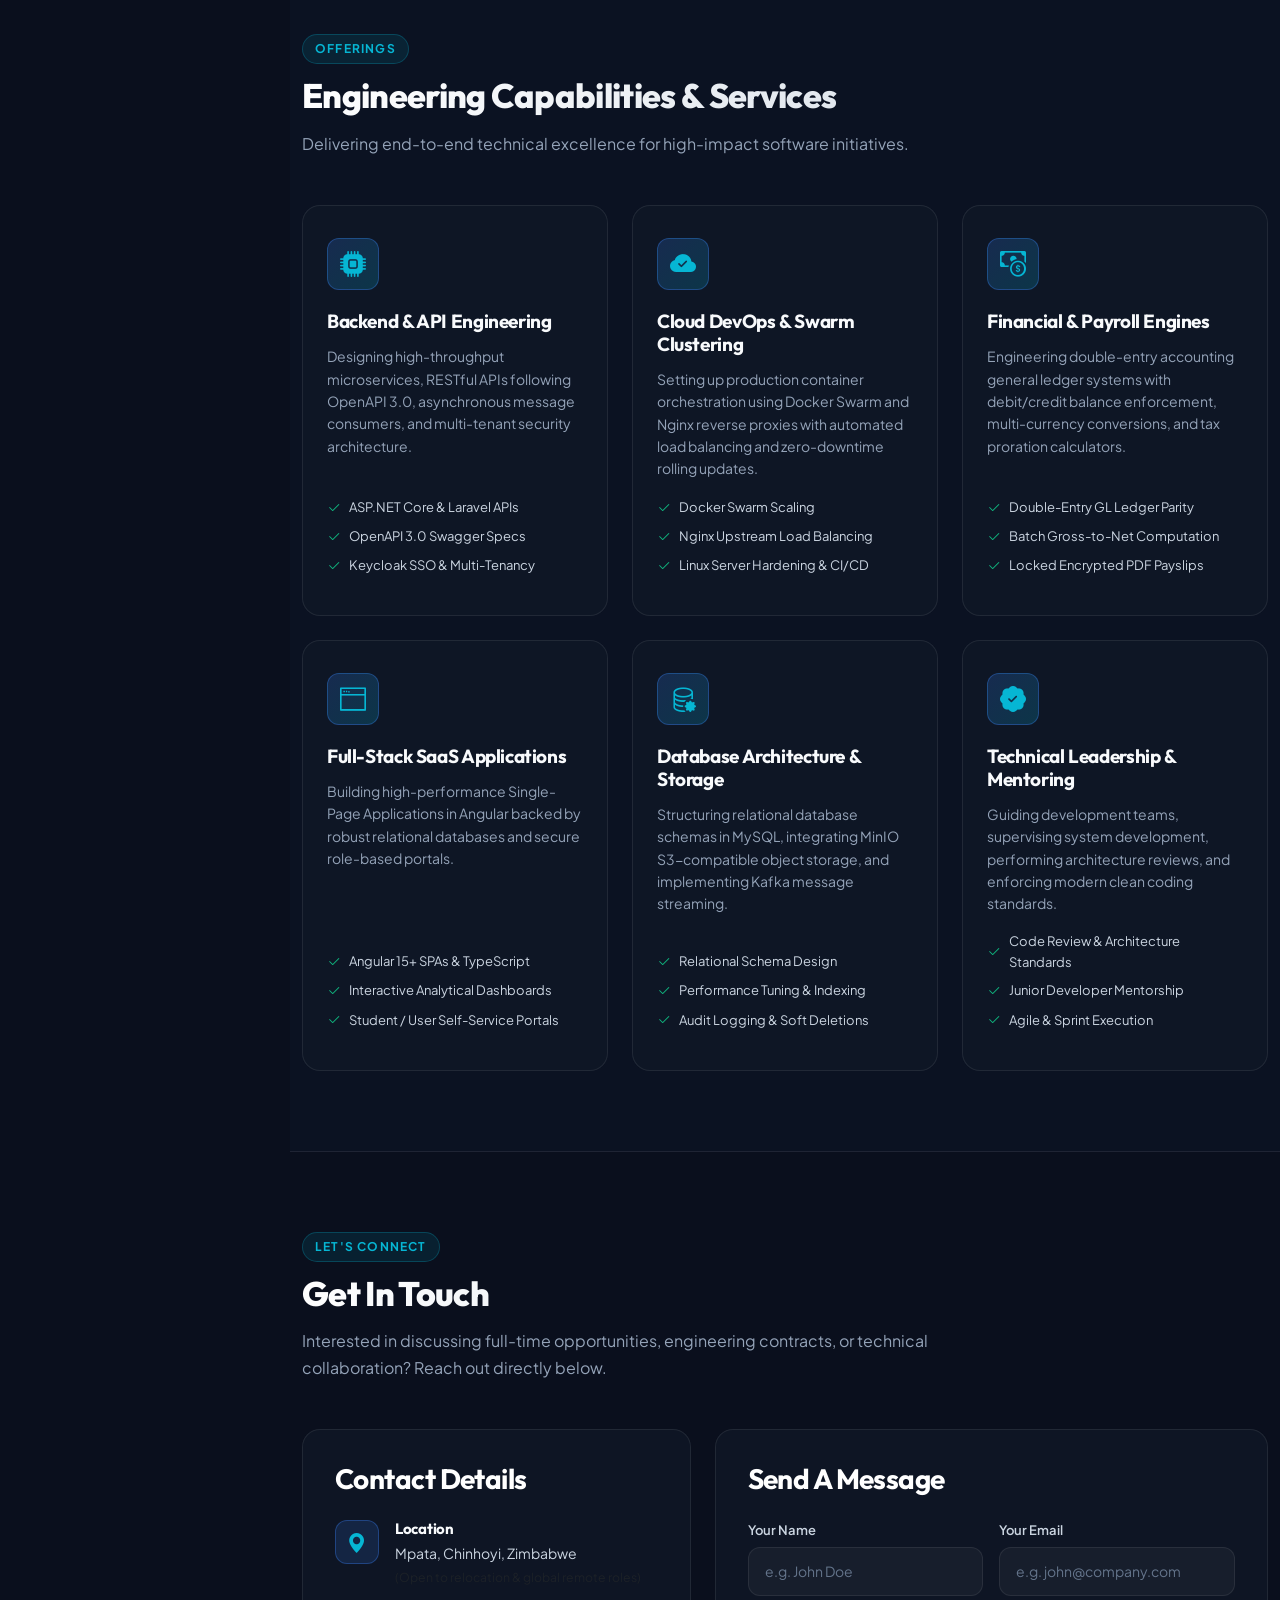
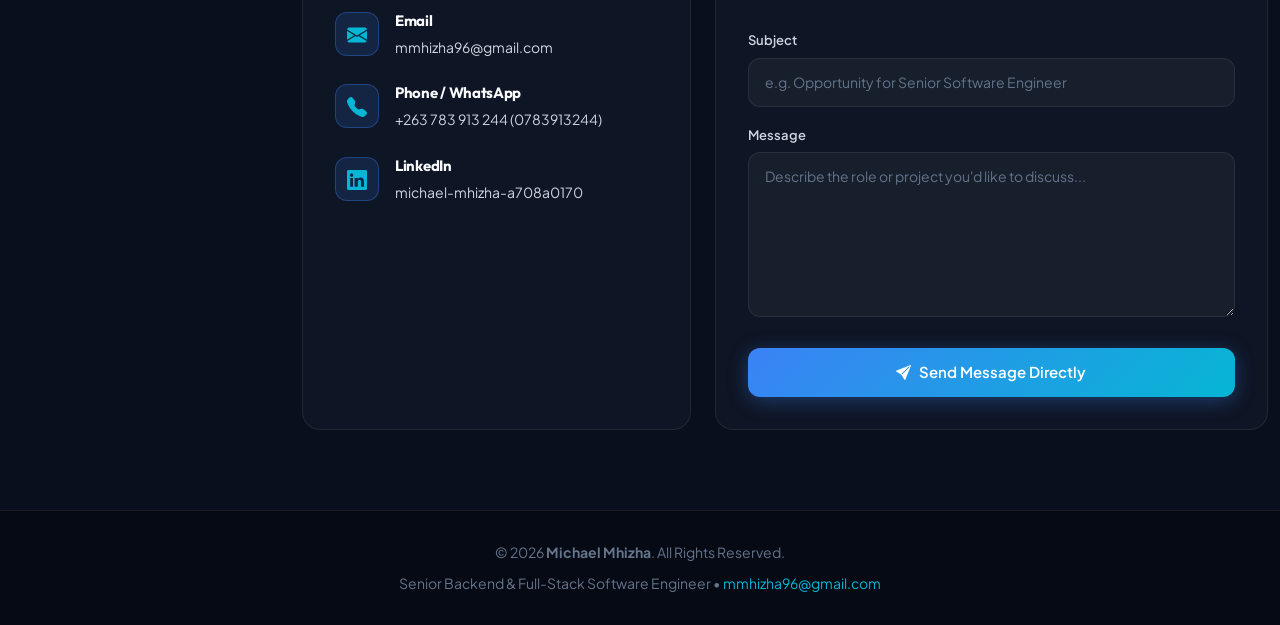
==== commit 84ec46d0: "feat: complete redesign of senior software engineer portfolio and CV with enterprise projects and in" ====
--- a/index.html
+++ b/index.html
@@ -5,18 +5,25 @@
   <meta charset="utf-8">
   <meta content="width=device-width, initial-scale=1.0" name="viewport">
 
-  <title>mike</title>
-  <meta content="" name="description">
-  <meta content="" name="keywords">
+  <title>Michael Mhizha | Senior Backend &amp; Full-Stack Software Engineer</title>
+  <meta content="Portfolio of Michael Mhizha - Senior Backend and Full-Stack Software Engineer specializing in ASP.NET Core, Laravel, Angular, Docker Swarm, Nginx, Double-Entry Financial Accounting engines, and Enterprise Payroll systems." name="description">
+  <meta content="Michael Mhizha, Backend Engineer, Full-Stack Developer, ASP.NET Core, Laravel, Angular, Docker Swarm, Nginx, Microservices, Accounting Engine, Payroll API, Chinhoyi University of Technology" name="keywords">
+  <meta name="author" content="Michael Mhizha">
+
+  <!-- Open Graph / Social Sharing -->
+  <meta property="og:type" content="website">
+  <meta property="og:title" content="Michael Mhizha | Senior Backend &amp; Full-Stack Software Engineer">
+  <meta property="og:description" content="Senior Backend and Full-Stack Software Engineer specializing in ASP.NET Core, Laravel, Angular, Docker Swarm, Nginx, and Double-Entry Accounting engines.">
+  <meta property="og:image" content="assets/img/profile-img.jpg">
 
   <!-- Favicons -->
-  <link href="assets/img/portfolio/" rel="icon">
-
+  <link href="assets/img/favicon.ico" rel="icon">
+  <link href="assets/img/apple-touch-icon.png" rel="apple-touch-icon">
 
   <!-- Google Fonts -->
-  <link
-    href="https://fonts.googleapis.com/css?family=Open+Sans:300,300i,400,400i,600,600i,700,700i|Raleway:300,300i,400,400i,500,500i,600,600i,700,700i|Poppins:300,300i,400,400i,500,500i,600,600i,700,700i"
-    rel="stylesheet">
+  <link rel="preconnect" href="https://fonts.googleapis.com">
+  <link rel="preconnect" href="https://fonts.gstatic.com" crossorigin>
+  <link href="https://fonts.googleapis.com/css2?family=JetBrains+Mono:ital,wght@0,400;0,500;0,600;0,700;1,400&family=Outfit:wght@400;500;600;700;800&family=Plus+Jakarta+Sans:wght@300;400;500;600;700;800&display=swap" rel="stylesheet">
 
   <!-- Vendor CSS Files -->
   <link href="assets/vendor/aos/aos.css" rel="stylesheet">
@@ -26,103 +33,252 @@
   <link href="assets/vendor/glightbox/css/glightbox.min.css" rel="stylesheet">
   <link href="assets/vendor/swiper/swiper-bundle.min.css" rel="stylesheet">
 
-  <!-- Template Main CSS File -->
+  <!-- Main Theme CSS File -->
   <link href="assets/css/style.css" rel="stylesheet">
-
-  <!-- =======================================================
-  * Template Name: iPortfolio
-  * Updated: May 30 2023 with Bootstrap v5.3.0
-  * Template URL: https://bootstrapmade.com/iportfolio-bootstrap-portfolio-websites-template/
-  * Author: BootstrapMade.com
-  * License: https://bootstrapmade.com/license/
-  ======================================================== -->
 </head>
 
 <body>
 
   <!-- ======= Mobile nav toggle button ======= -->
-  <i class="bi bi-list mobile-nav-toggle d-xl-none"></i>
-
-  <!-- ======= Header ======= -->
+  <i class="bi bi-list mobile-nav-toggle d-xl-none" aria-label="Toggle navigation"></i>
+
+  <!-- ======= Sidebar Header ======= -->
   <header id="header">
     <div class="d-flex flex-column">
 
-      <div class="profile">
-        <img src="assets/img/profile-img.jpg" alt="" class="img-fluid">
-        <h1 class="text-light"><a href="index.html">Michael Mhizha</a></h1>
-        <div class="social-links mt-3 text-center">
-          <a href="https://www.linkedin.com/in/michael-mhizha-a708a0170" target="_blank" class="twitter"><i class="bx bxl-twitter"></i></a>
-          <a href="https://www.linkedin.com/in/michael-mhizha-a708a0170" target="_blank" class="facebook"><i class="bx bxl-facebook"></i></a>
-
-
-          <a href="https://www.linkedin.com/in/michael-mhizha-a708a0170" target="_blank" class="linkedin"><i class="bx bxl-linkedin"></i></a>
-        </div>
-      </div>
-
+      <!-- Profile Header -->
+      <div class="profile-card">
+        <div class="avatar-wrapper">
+          <img src="assets/img/profile-img.jpg" alt="Michael Mhizha" class="profile-img">
+          <span class="status-badge" title="Active &amp; Open to opportunities"></span>
+        </div>
+        <h1><a href="index.html">Michael Mhizha</a></h1>
+        <span class="profile-role">Senior Software Engineer</span>
+
+        <div class="profile-status-pill">
+          <span class="status-dot"></span> Available for Hiring
+        </div>
+
+        <div class="social-links">
+          <a href="https://www.linkedin.com/in/michael-mhizha-a708a0170" target="_blank" rel="noopener noreferrer" title="LinkedIn Profile"><i class="bx bxl-linkedin"></i></a>
+          <a href="mailto:mmhizha96@gmail.com" title="Direct Email"><i class="bx bx-envelope"></i></a>
+          <a href="tel:+263783913244" title="Direct Call"><i class="bx bx-phone"></i></a>
+        </div>
+      </div>
+
+      <!-- Navigation Menu -->
       <nav id="navbar" class="nav-menu navbar">
         <ul>
-          <li><a href="#hero" class="nav-link scrollto active"><i class="bx bx-home"></i> <span>Home</span></a></li>
-          <li><a href="#about" class="nav-link scrollto"><i class="bx bx-user"></i> <span>About</span></a></li>
-          <li><a href="#resume" class="nav-link scrollto"><i class="bx bx-file-blank"></i> <span>Resume</span></a></li>
-          <!-- <li><a href="#portfolio" class="nav-link scrollto"><i class="bx bx-book-content"></i> <span>Portfolio</span></a></li> -->
-          <li><a href="#services" class="nav-link scrollto"><i class="bx bx-server"></i> <span>Services</span></a></li>
+          <li><a href="#hero" class="nav-link scrollto active"><i class="bx bx-home"></i> <span>Overview</span></a></li>
+          <li><a href="#about" class="nav-link scrollto"><i class="bx bx-user"></i> <span>About &amp; Profile</span></a></li>
+          <li><a href="#skills" class="nav-link scrollto"><i class="bx bx-layer"></i> <span>Tech Matrix</span></a></li>
+          <li><a href="#projects" class="nav-link scrollto"><i class="bx bx-grid-alt"></i> <span>Featured Projects</span></a></li>
+          <li><a href="#api-explorer" class="nav-link scrollto"><i class="bx bx-code-block"></i> <span>API &amp; Architecture</span></a></li>
+          <li><a href="#resume" class="nav-link scrollto"><i class="bx bx-file"></i> <span>Experience &amp; CV</span></a></li>
+          <li><a href="#services" class="nav-link scrollto"><i class="bx bx-server"></i> <span>Capabilities</span></a></li>
           <li><a href="#contact" class="nav-link scrollto"><i class="bx bx-envelope"></i> <span>Contact</span></a></li>
         </ul>
-      </nav><!-- .nav-menu -->
+      </nav>
+
+      <!-- Sidebar Bottom Action -->
+      <div class="sidebar-footer">
+        <a href="assets/docs/Michael_Mhizha_CV.pdf?v=2026" target="_blank" class="sidebar-cv-btn">
+          <i class="bi bi-file-earmark-pdf-fill"></i> Download CV (PDF)
+        </a>
+        <p class="mb-0">&copy; 2026 Michael Mhizha</p>
+      </div>
+
     </div>
   </header><!-- End Header -->
 
-  <!-- ======= Hero Section ======= -->
-  <section id="hero" class="d-flex flex-column justify-content-center align-items-center">
-    <div class="hero-container" data-aos="fade-in">
-      <h1>Michael Mhizha</h1>
-      <p>I'm a <span class="typed" data-typed-items="Software Developer ,Freelancer, webdesigner"></span></p>
-    </div>
-  </section><!-- End Hero -->
-
+  <!-- ======= Main Content Wrapper ======= -->
   <main id="main">
+
+    <!-- ======= Hero Section ======= -->
+    <section id="hero" class="d-flex flex-column justify-content-center">
+      <div class="container" data-aos="fade-up">
+        
+        <div class="hero-badge">
+          <i class="bi bi-shield-check text-success"></i> Acting Software Engineer @ Chinhoyi University of Technology
+        </div>
+
+        <h1 class="hero-title">
+          Hi, I'm <span class="gradient-text">Michael Mhizha</span>
+        </h1>
+
+        <div class="hero-typing">
+          Building <span class="typed" data-typed-items="Enterprise Microservices, Scalable ASP.NET Core &amp; Laravel APIs, Multi-Tenant Accounting Engines, High-Performance Angular SaaS, Docker Swarm &amp; Nginx Clusters"></span>
+        </div>
+
+        <p class="hero-desc">
+          Experienced Software Engineer specializing in designing robust backend architectures, high-concurrency microservices, double-entry financial engines, and containerized cloud deployments across <strong>ASP.NET Core (C#)</strong>, <strong>Laravel (PHP)</strong>, <strong>Java</strong>, <strong>Angular</strong>, <strong>Docker Swarm</strong>, and <strong>Nginx</strong>.
+        </p>
+
+        <div class="hero-actions">
+          <a href="#projects" class="btn-glow-primary scrollto">
+            <i class="bi bi-folder-fill"></i> View Enterprise Projects
+          </a>
+          <a href="#api-explorer" class="btn-outline-glass scrollto">
+            <i class="bi bi-terminal-fill"></i> Explore Live API Specs
+          </a>
+          <a href="assets/docs/Michael_Mhizha_CV.pdf?v=2026" target="_blank" class="btn-outline-glass">
+            <i class="bi bi-file-earmark-arrow-down-fill"></i> Download Resume
+          </a>
+          <a href="#contact" class="btn-outline-glass scrollto">
+            <i class="bi bi-send-fill"></i> Get in Touch
+          </a>
+        </div>
+
+        <!-- Metric Stat Counters -->
+        <div class="hero-stats">
+          <div class="stat-card" data-aos="fade-up" data-aos-delay="100">
+            <div class="stat-number">
+              <span data-purecounter-start="0" data-purecounter-end="3" data-purecounter-duration="1" class="purecounter">3</span><span class="stat-symbol">+</span>
+            </div>
+            <p class="stat-label">Years Experience</p>
+          </div>
+
+          <div class="stat-card" data-aos="fade-up" data-aos-delay="200">
+            <div class="stat-number">
+              <span data-purecounter-start="0" data-purecounter-end="2182" data-purecounter-duration="1" class="purecounter">2,182</span><span class="stat-symbol">+</span>
+            </div>
+            <p class="stat-label">Assets Tracked</p>
+          </div>
+
+          <div class="stat-card" data-aos="fade-up" data-aos-delay="300">
+            <div class="stat-number">
+              <span data-purecounter-start="0" data-purecounter-end="651" data-purecounter-duration="1" class="purecounter">651</span><span class="stat-symbol">+</span>
+            </div>
+            <p class="stat-label">Hostel Rooms</p>
+          </div>
+
+          <div class="stat-card" data-aos="fade-up" data-aos-delay="400">
+            <div class="stat-number">
+              <span data-purecounter-start="0" data-purecounter-end="100" data-purecounter-duration="1" class="purecounter">100</span><span class="stat-symbol">%</span>
+            </div>
+            <p class="stat-label">Debit/Credit Parity</p>
+          </div>
+
+          <div class="stat-card" data-aos="fade-up" data-aos-delay="500">
+            <div class="stat-number">
+              <span data-purecounter-start="0" data-purecounter-end="99" data-purecounter-duration="1" class="purecounter">99.9</span><span class="stat-symbol">%</span>
+            </div>
+            <p class="stat-label">Swarm Uptime</p>
+          </div>
+        </div>
+
+      </div>
+    </section><!-- End Hero -->
 
     <!-- ======= About Section ======= -->
     <section id="about" class="about">
       <div class="container">
 
-        <div class="section-title">
-          <h2>About</h2>
-          <p>A Proffessional who is passionate on learning new technologies. Currently im qorking at chinhoyi uniersity
-            of technology as a juniour developer
+        <div class="section-title" data-aos="fade-up">
+          <span class="section-tag">Executive Summary</span>
+          <h2>About Me &amp; Engineering Focus</h2>
           <p>
-        </div>
-
-        <div class="row">
-          <div class="col-lg-4" data-aos="fade-right">
-            <img src="assets/img/profile-img.jpg" class="img-fluid" alt="">
-          </div>
-          <div class="col-lg-8 pt-4 pt-lg-0 content" data-aos="fade-left">
-            <h3> Software Developer</h3>
-            <p class="fst-italic">
-              I specialize in web based applications and websites using morden technologies that are fast secure and can
-              provide maximum user satsfaction
-            </p>
-            <div class="row">
-              <div class="col-lg-6">
-                <ul>
-                  <li><i class="bi bi-chevron-right"></i> <strong>Birthday:</strong> <span>10 February 1996</span></li>
-                  <li><i class="bi bi-chevron-right"></i> <strong>Website:</strong> <a
-                      href="https://mmhizha96.github.io/mysitemike/"
-                      style="font-size: 14px;">https://mmhizha96.github.io/mysitemike</a>
-                  </li>
-                  <li><i class="bi bi-chevron-right"></i> <strong>Phone:</strong> <span>0783913244</span></li>
-                  <li><i class="bi bi-chevron-right"></i> <strong>City:</strong> <span>Chinhoyi Zimbabwe</span></li>
-                </ul>
-              </div>
-              <div class="col-lg-6">
-                <ul>
-                  <li><i class="bi bi-chevron-right"></i> <strong>Degree:</strong> <span>Bachelor of Science in IT </span>
-                  </li>
-                  <li><i class="bi bi-chevron-right"></i> <strong>Email:</strong> <span>mmhizha96@gmail.com</span></li>
-                  <li><i class="bi bi-chevron-right"></i> <strong>Freelance:</strong> <span>Available</span></li>
-                </ul>
-              </div>
+            Bridging technical depth and system resilience to deliver mission-critical software solutions.
+          </p>
+        </div>
+
+        <div class="row gy-4">
+          <div class="col-lg-12" data-aos="fade-up">
+            <div class="about-card">
+              <p class="about-lead">
+                I am a results-driven Software Engineer and Backend Specialist currently acting as a Software Engineer at <strong>Chinhoyi University of Technology (CUT)</strong>. I lead and supervise software development, architect microservices, and orchestrate high-availability container deployments using <strong>Docker Swarm</strong> and <strong>Nginx</strong>.
+              </p>
+              
+              <p class="about-text">
+                With a First-Class Honours Degree in Information Technology, my focus centers on designing resilient distributed systems, transactional double-entry financial ledger engines, enterprise payroll calculators, and comprehensive workflow management platforms. I take pride in clean code, strict database modeling, role-based access control (RBAC), and building APIs following OpenAPI 3.0 standards.
+              </p>
+
+              <!-- Quick Info Grid -->
+              <div class="info-grid">
+                <div class="info-item">
+                  <div class="info-icon"><i class="bi bi-mortarboard-fill"></i></div>
+                  <div class="info-content">
+                    <strong>Education</strong>
+                    <span>BSc (Hons) IT (First-Class Degree)</span>
+                  </div>
+                </div>
+
+                <div class="info-item">
+                  <div class="info-icon"><i class="bi bi-geo-alt-fill"></i></div>
+                  <div class="info-content">
+                    <strong>Location</strong>
+                    <span>Chinhoyi, Zimbabwe (Open to Relocation/Remote)</span>
+                  </div>
+                </div>
+
+                <div class="info-item">
+                  <div class="info-icon"><i class="bi bi-envelope-fill"></i></div>
+                  <div class="info-content">
+                    <strong>Email</strong>
+                    <a href="mailto:mmhizha96@gmail.com">mmhizha96@gmail.com</a>
+                  </div>
+                </div>
+
+                <div class="info-item">
+                  <div class="info-icon"><i class="bi bi-telephone-fill"></i></div>
+                  <div class="info-content">
+                    <strong>Phone / WhatsApp</strong>
+                    <a href="tel:+263783913244">+263 783 913 244</a>
+                  </div>
+                </div>
+
+                <div class="info-item">
+                  <div class="info-icon"><i class="bi bi-shield-lock-fill"></i></div>
+                  <div class="info-content">
+                    <strong>Security &amp; Auth</strong>
+                    <span>Keycloak SSO / Dynamic Multi-Realm RBAC</span>
+                  </div>
+                </div>
+
+                <div class="info-item">
+                  <div class="info-icon"><i class="bi bi-briefcase-fill"></i></div>
+                  <div class="info-content">
+                    <strong>Work Availability</strong>
+                    <span>Full-Time / Contract / Global Remote</span>
+                  </div>
+                </div>
+              </div>
+
+              <!-- Core Competencies -->
+              <div class="competency-box">
+                <div class="competency-item">
+                  <div class="competency-header">
+                    <i class="bi bi-diagram-3-fill"></i>
+                    <h4>Microservices &amp; Double-Entry GL</h4>
+                  </div>
+                  <p>Architecting multi-tenant financial engines requiring debit/credit parity, multi-currency support, and strict audit compliance.</p>
+                </div>
+
+                <div class="competency-item">
+                  <div class="competency-header">
+                    <i class="bi bi-hdd-network-fill"></i>
+                    <h4>DevOps &amp; Infrastructure</h4>
+                  </div>
+                  <p>Orchestrating multi-node Docker Swarm clusters, Nginx reverse proxy load balancing, SSL termination, and rolling zero-downtime releases.</p>
+                </div>
+
+                <div class="competency-item">
+                  <div class="competency-header">
+                    <i class="bi bi-code-slash"></i>
+                    <h4>Full-Stack Web Engineering</h4>
+                  </div>
+                  <p>Crafting performant SPAs in Angular with responsive interfaces backed by scalable ASP.NET Core and Laravel APIs.</p>
+                </div>
+
+                <div class="competency-item">
+                  <div class="competency-header">
+                    <i class="bi bi-people-fill"></i>
+                    <h4>Team Leadership &amp; Code Quality</h4>
+                  </div>
+                  <p>Supervising engineering teams, conducting code reviews, mentoring junior developers, and enforcing standard design patterns.</p>
+                </div>
+              </div>
+
             </div>
           </div>
         </div>
@@ -130,76 +286,100 @@
       </div>
     </section><!-- End About Section -->
 
-
-
-    <!-- ======= Skills Section ======= -->
+    <!-- ======= Skills Matrix Section ======= -->
     <section id="skills" class="skills section-bg">
       <div class="container">
 
-        <div class="section-title">
-          <h2>Skills</h2>
-          <p>I posses skill related to web application development. besides these core skills mentioned i also posses
-            other basic ICT and networking skills </p>
-        </div>
-
-        <div class="row skills-content">
-
-          <div class="col-lg-6" data-aos="fade-up">
-
-            <div class="progress">
-              <span class="skill">HTML and CSS <i class="val">90%</i></span>
-              <div class="progress-bar-wrap">
-                <div class="progress-bar" role="progressbar" aria-valuenow="90" aria-valuemin="0" aria-valuemax="100">
-                </div>
-              </div>
-            </div>
-
-            <div class="progress">
-              <span class="skill">Msql<i class="val">90%</i></span>
-              <div class="progress-bar-wrap">
-                <div class="progress-bar" role="progressbar" aria-valuenow="90" aria-valuemin="0" aria-valuemax="100">
-                </div>
-              </div>
-            </div>
-
-
-            <div class="progress">
-              <span class="skill">Angular <i class="val">75%</i></span>
-              <div class="progress-bar-wrap">
-                <div class="progress-bar" role="progressbar" aria-valuenow="75" aria-valuemin="0" aria-valuemax="100">
-                </div>
-              </div>
-            </div>
-
-          </div>
-
+        <div class="section-title" data-aos="fade-up">
+          <span class="section-tag">Capabilities</span>
+          <h2>Technical Skills &amp; Architecture Matrix</h2>
+          <p>
+            An exhaustive inventory of the technologies, frameworks, and engineering methodologies I leverage in production.
+          </p>
+        </div>
+
+        <div class="row gy-4">
+
+          <!-- Backend & APIs -->
           <div class="col-lg-6" data-aos="fade-up" data-aos-delay="100">
-
-            <div class="progress">
-              <span class="skill">PHP <i class="val">80%</i></span>
-              <div class="progress-bar-wrap">
-                <div class="progress-bar" role="progressbar" aria-valuenow="80" aria-valuemin="0" aria-valuemax="100">
-                </div>
-              </div>
-            </div>
-            <div class="progress">
-              <span class="skill">Laravel<i class="val">80%</i></span>
-              <div class="progress-bar-wrap">
-                <div class="progress-bar" role="progressbar" aria-valuenow="80" aria-valuemin="0" aria-valuemax="100">
-                </div>
-              </div>
-            </div>
-            <div class="progress">
-              <span class="skill">WordPress<i class="val">55%</i></span>
-              <div class="progress-bar-wrap">
-                <div class="progress-bar" role="progressbar" aria-valuenow="55" aria-valuemin="0" aria-valuemax="100">
-                </div>
-              </div>
-            </div>
-
-
-
-
+            <div class="skill-category-card">
+              <div class="category-icon-wrapper">
+                <i class="bx bx-server"></i>
+              </div>
+              <h3>Backend &amp; API Architecture</h3>
+              <p>Specialized in high-throughput enterprise backends, transactional integrity, and OpenAPI standard documentation.</p>
+              <div class="skill-tag-cloud">
+                <span class="skill-pill featured"><i class="bx bxl-c-plus-plus"></i> ASP.NET Core (C#)</span>
+                <span class="skill-pill featured"><i class="bx bxl-php"></i> Laravel (PHP)</span>
+                <span class="skill-pill featured"><i class="bx bxl-java"></i> Java / Spring</span>
+                <span class="skill-pill featured"><i class="bx bx-broadcast"></i> Apache Kafka</span>
+                <span class="skill-pill"><i class="bx bx-transfer"></i> RESTful APIs (OAS 3.0)</span>
+                <span class="skill-pill"><i class="bx bx-git-repo-forked"></i> Microservices Architecture</span>
+                <span class="skill-pill"><i class="bx bx-shield-quarter"></i> Keycloak SSO / OAuth2</span>
+                <span class="skill-pill"><i class="bx bx-lock-alt"></i> RBAC &amp; Multi-Tenant Auth</span>
+                <span class="skill-pill"><i class="bx bx-calculator"></i> Batch Computation Engines</span>
+              </div>
+            </div>
+          </div>
+
+          <!-- DevOps & Cloud Infrastructure -->
+          <div class="col-lg-6" data-aos="fade-up" data-aos-delay="200">
+            <div class="skill-category-card">
+              <div class="category-icon-wrapper">
+                <i class="bx bxl-docker"></i>
+              </div>
+              <h3>DevOps &amp; Infrastructure Orchestration</h3>
+              <p>Configuring containerized production environments, load balancing, reverse proxies, and continuous delivery.</p>
+              <div class="skill-tag-cloud">
+                <span class="skill-pill featured"><i class="bx bxl-docker"></i> Docker Swarm</span>
+                <span class="skill-pill featured"><i class="bx bx-network-chart"></i> Nginx Load Balancer</span>
+                <span class="skill-pill featured"><i class="bx bx-cloud-upload"></i> MinIO Storage</span>
+                <span class="skill-pill featured"><i class="bx bxl-tux"></i> Linux Server Administration</span>
+                <span class="skill-pill"><i class="bx bx-refresh"></i> Rolling Zero-Downtime Deployments</span>
+                <span class="skill-pill"><i class="bx bxl-git"></i> Git Version Control &amp; Workflows</span>
+                <span class="skill-pill"><i class="bx bx-check-shield"></i> SSL / Reverse Proxy Security</span>
+                <span class="skill-pill"><i class="bx bx-line-chart"></i> Server Health Monitoring</span>
+              </div>
+            </div>
+          </div>
+
+          <!-- Database Engineering -->
+          <div class="col-lg-6" data-aos="fade-up" data-aos-delay="300">
+            <div class="skill-category-card">
+              <div class="category-icon-wrapper">
+                <i class="bx bx-data"></i>
+              </div>
+              <h3>Database Modeling &amp; Data Engineering</h3>
+              <p>Designing optimized relational schemas, double-entry financial models, and performant query indexing.</p>
+              <div class="skill-tag-cloud">
+                <span class="skill-pill featured"><i class="bx bx-data"></i> MySQL</span>
+                <span class="skill-pill"><i class="bx bx-check-double"></i> Double-Entry Ledger Schema</span>
+                <span class="skill-pill"><i class="bx bx-sitemap"></i> Relational Database Normalization</span>
+                <span class="skill-pill"><i class="bx bx-search-alt"></i> Index Tuning &amp; Query Optimization</span>
+                <span class="skill-pill"><i class="bx bx-buildings"></i> Multi-Tenant DB Partitioning</span>
+                <span class="skill-pill"><i class="bx bx-history"></i> Audit Trails &amp; Change Logging</span>
+              </div>
+            </div>
+          </div>
+
+          <!-- Frontend & User Experience -->
+          <div class="col-lg-6" data-aos="fade-up" data-aos-delay="400">
+            <div class="skill-category-card">
+              <div class="category-icon-wrapper">
+                <i class="bx bxl-angular"></i>
+              </div>
+              <h3>Frontend &amp; Responsive UI Engineering</h3>
+              <p>Developing interactive Single-Page Applications (SPAs) with robust state management and real-time dashboards.</p>
+              <div class="skill-tag-cloud">
+                <span class="skill-pill featured"><i class="bx bxl-angular"></i> Angular (15+)</span>
+                <span class="skill-pill featured"><i class="bx bxl-typescript"></i> TypeScript</span>
+                <span class="skill-pill"><i class="bx bxl-javascript"></i> JavaScript (ES6+)</span>
+                <span class="skill-pill"><i class="bx bxl-bootstrap"></i> Bootstrap 5 &amp; Responsive CSS</span>
+                <span class="skill-pill"><i class="bx bx-pie-chart-alt-2"></i> Chart.js / Visual Analytics</span>
+                <span class="skill-pill"><i class="bx bx-window-alt"></i> Admin Dashboards &amp; Portals</span>
+                <span class="skill-pill"><i class="bx bx-mobile-alt"></i> Cross-Device Compatibility</span>
+              </div>
+            </div>
           </div>
 
         </div>
@@ -207,200 +387,843 @@
       </div>
     </section><!-- End Skills Section -->
 
-    <!-- ======= Resume Section ======= -->
+    <!-- ======= Featured Projects Section ======= -->
+    <section id="projects" class="projects">
+      <div class="container">
+
+        <div class="section-title" data-aos="fade-up">
+          <span class="section-tag">Portfolio</span>
+          <h2>Featured Enterprise Projects</h2>
+          <p>
+            Real production systems designed, developed, and deployed with tangible business impact and high technical complexity.
+          </p>
+        </div>
+
+        <!-- Filter Controls -->
+        <ul class="portfolio-filters" data-aos="fade-up" data-aos-delay="100">
+          <li data-filter="*" class="filter-active">All Projects</li>
+          <li data-filter=".filter-enterprise">Enterprise Web Apps</li>
+          <li data-filter=".filter-backend">Backend &amp; APIs</li>
+          <li data-filter=".filter-infrastructure">DevOps &amp; Infrastructure</li>
+        </ul>
+
+        <div class="row gy-4 portfolio-container" data-aos="fade-up" data-aos-delay="200">
+
+          <!-- Project 1: Hostel Management System -->
+          <div class="col-lg-4 col-md-6 portfolio-item filter-enterprise">
+            <div class="project-card">
+              <div class="project-thumb">
+                <span class="project-role-badge">Sole Developer</span>
+                <img src="assets/img/portfolio/hostel-management.png" alt="Hostel Management System Dashboard">
+                <div class="project-overlay">
+                  <div class="overlay-actions">
+                    <a href="assets/img/portfolio/hostel-management.png" class="glightbox overlay-btn" data-gallery="portfolio-gallery" title="Hostel Management System Dashboard"><i class="bi bi-arrows-fullscreen"></i> Preview</a>
+                    <button class="overlay-btn" data-bs-toggle="modal" data-bs-target="#modal-hostel"><i class="bi bi-info-circle"></i> Case Study</button>
+                  </div>
+                </div>
+              </div>
+              <div class="project-body">
+                <div class="d-flex justify-content-between align-items-center mb-1">
+                  <span class="project-org">Chinhoyi University of Technology</span>
+                  <span class="badge-repo-private"><i class="bi bi-shield-lock-fill"></i> Enterprise GitLab (Private)</span>
+                </div>
+                <h3 class="project-title">Hostel Management System</h3>
+                <p class="project-desc">
+                  Comprehensive university accommodation platform managing 10 hostels, 651 rooms, student self-service applications, automated room allocations, and subwarden administration.
+                </p>
+                <div class="project-metrics">
+                  <span class="metric-pill">🏢 <strong>10</strong> Hostels</span>
+                  <span class="metric-pill">🛏️ <strong>651</strong> Rooms</span>
+                  <span class="metric-pill">👥 <strong>10,000+</strong> Students</span>
+                </div>
+                <div class="project-tech">
+                  <span class="tech-tag">Angular</span>
+                  <span class="tech-tag">Laravel (PHP)</span>
+                  <span class="tech-tag">MySQL</span>
+                  <span class="tech-tag">REST API</span>
+                  <span class="tech-tag">RBAC</span>
+                </div>
+                <div class="project-card-footer">
+                  <button class="btn-card-action" data-bs-toggle="modal" data-bs-target="#modal-hostel">
+                    View Architecture &amp; Details <i class="bi bi-arrow-right"></i>
+                  </button>
+                </div>
+              </div>
+            </div>
+          </div>
+
+          <!-- Project 2: ICT Asset Register -->
+          <div class="col-lg-4 col-md-6 portfolio-item filter-enterprise">
+            <div class="project-card">
+              <div class="project-thumb">
+                <span class="project-role-badge">Core Developer</span>
+                <img src="assets/img/portfolio/asset-register.png" alt="ICT Asset Register Dashboard">
+                <div class="project-overlay">
+                  <div class="overlay-actions">
+                    <a href="assets/img/portfolio/asset-register.png" class="glightbox overlay-btn" data-gallery="portfolio-gallery" title="ICT Asset Register Dashboard"><i class="bi bi-arrows-fullscreen"></i> Preview</a>
+                    <button class="overlay-btn" data-bs-toggle="modal" data-bs-target="#modal-asset"><i class="bi bi-info-circle"></i> Case Study</button>
+                  </div>
+                </div>
+              </div>
+              <div class="project-body">
+                <div class="d-flex justify-content-between align-items-center mb-1">
+                  <span class="project-org">Chinhoyi University of Technology</span>
+                  <span class="badge-repo-private"><i class="bi bi-shield-lock-fill"></i> Enterprise GitLab (Private)</span>
+                </div>
+                <h3 class="project-title">ICT Asset Register &amp; Lifecycle Tracker</h3>
+                <p class="project-desc">
+                  Institutional asset tracking system monitoring the complete lifecycle of 2,182+ ICT assets across 16 regions, supplier management, disposal batching, and dynamic allocation reporting.
+                </p>
+                <div class="project-metrics">
+                  <span class="metric-pill">💻 <strong>2,182</strong> Assets</span>
+                  <span class="metric-pill">📦 <strong>1,627</strong> Allocated</span>
+                  <span class="metric-pill">🏢 <strong>16</strong> Regions</span>
+                </div>
+                <div class="project-tech">
+                  <span class="tech-tag">Angular</span>
+                  <span class="tech-tag">Laravel</span>
+                  <span class="tech-tag">Chart.js</span>
+                  <span class="tech-tag">MySQL</span>
+                  <span class="tech-tag">Audit Trails</span>
+                </div>
+                <div class="project-card-footer">
+                  <button class="btn-card-action" data-bs-toggle="modal" data-bs-target="#modal-asset">
+                    View Architecture &amp; Details <i class="bi bi-arrow-right"></i>
+                  </button>
+                </div>
+              </div>
+            </div>
+          </div>
+
+          <!-- Project 3: Payroll Management System API -->
+          <div class="col-lg-4 col-md-6 portfolio-item filter-backend">
+            <div class="project-card">
+              <div class="project-thumb">
+                <span class="project-role-badge">Backend Developer</span>
+                <img src="assets/img/portfolio/payroll-api.png" alt="Payroll Management System API Swagger">
+                <div class="project-overlay">
+                  <div class="overlay-actions">
+                    <a href="assets/img/portfolio/payroll-api.png" class="glightbox overlay-btn" data-gallery="portfolio-gallery" title="Payroll Management System API Documentation"><i class="bi bi-arrows-fullscreen"></i> Preview</a>
+                    <button class="overlay-btn" data-bs-toggle="modal" data-bs-target="#modal-payroll"><i class="bi bi-info-circle"></i> Case Study</button>
+                  </div>
+                </div>
+              </div>
+              <div class="project-body">
+                <div class="d-flex justify-content-between align-items-center mb-1">
+                  <span class="project-org">Enterprise System</span>
+                  <span class="badge-repo-private"><i class="bi bi-shield-lock-fill"></i> Enterprise GitLab (Private)</span>
+                </div>
+                <h3 class="project-title">Enterprise Payroll Engine API</h3>
+                <p class="project-desc">
+                  Comprehensive RESTful payroll computation microservice featuring assignment scopes, dynamic tax bands, tax credits, proration calculations, scheme enrollments, and encrypted PDF payslips.
+                </p>
+                <div class="project-metrics">
+                  <span class="metric-pill">⚡ <strong>OAS 3.0</strong> Swagger</span>
+                  <span class="metric-pill">🔒 <strong>Locked</strong> PDF Payslips</span>
+                  <span class="metric-pill">📊 <strong>Batch</strong> Runs</span>
+                </div>
+                <div class="project-tech">
+                  <span class="tech-tag">ASP.NET Core</span>
+                  <span class="tech-tag">C#</span>
+                  <span class="tech-tag">OpenAPI 3.0</span>
+                  <span class="tech-tag">Docker Swarm</span>
+                  <span class="tech-tag">PDF Generation</span>
+                </div>
+                <div class="project-card-footer">
+                  <button class="btn-card-action" data-bs-toggle="modal" data-bs-target="#modal-payroll">
+                    View API Architecture <i class="bi bi-arrow-right"></i>
+                  </button>
+                </div>
+              </div>
+            </div>
+          </div>
+
+          <!-- Project 4: Core Accounting Service API -->
+          <div class="col-lg-4 col-md-6 portfolio-item filter-backend">
+            <div class="project-card">
+              <div class="project-thumb">
+                <span class="project-role-badge">Backend Architect</span>
+                <img src="assets/img/portfolio/core-accounting-api.png" alt="Core Accounting Service API Swagger">
+                <div class="project-overlay">
+                  <div class="overlay-actions">
+                    <a href="assets/img/portfolio/core-accounting-api.png" class="glightbox overlay-btn" data-gallery="portfolio-gallery" title="Core Accounting Double-Entry General Ledger API"><i class="bi bi-arrows-fullscreen"></i> Preview</a>
+                    <button class="overlay-btn" data-bs-toggle="modal" data-bs-target="#modal-accounting"><i class="bi bi-info-circle"></i> Case Study</button>
+                  </div>
+                </div>
+              </div>
+              <div class="project-body">
+                <div class="d-flex justify-content-between align-items-center mb-1">
+                  <span class="project-org">Enterprise Microservice</span>
+                  <span class="badge-repo-private"><i class="bi bi-shield-lock-fill"></i> Enterprise GitLab (Private)</span>
+                </div>
+                <h3 class="project-title">Core Accounting &amp; General Ledger API</h3>
+                <p class="project-desc">
+                  High-performance multi-tenant double-entry accounting engine with strict debit/credit balance enforcement, multi-currency conversions (ISO 4217), Keycloak SSO (`X-Realm`), and IPSAS/IFRS compliance.
+                </p>
+                <div class="project-metrics">
+                  <span class="metric-pill">⚖️ <strong>100%</strong> Debit/Credit Parity</span>
+                  <span class="metric-pill">🏢 <strong>Multi-Tenant</strong> (`X-Realm`)</span>
+                </div>
+                <div class="project-tech">
+                  <span class="tech-tag">Java</span>
+                  <span class="tech-tag">ASP.NET</span>
+                  <span class="tech-tag">Keycloak SSO</span>
+                  <span class="tech-tag">Multi-Currency</span>
+                  <span class="tech-tag">MySQL</span>
+                  <span class="tech-tag">Kafka</span>
+                  <span class="tech-tag">MinIO</span>
+                </div>
+                <div class="project-card-footer">
+                  <button class="btn-card-action" data-bs-toggle="modal" data-bs-target="#modal-accounting">
+                    View Accounting Engine <i class="bi bi-arrow-right"></i>
+                  </button>
+                </div>
+              </div>
+            </div>
+          </div>
+
+          <!-- Project 5: Campus Events Management System -->
+          <div class="col-lg-4 col-md-6 portfolio-item filter-enterprise">
+            <div class="project-card">
+              <div class="project-thumb">
+                <span class="project-role-badge">Sole Developer</span>
+                <img src="assets/img/portfolio/events-management.jpg" alt="Events Management System Preview">
+                <div class="project-overlay">
+                  <div class="overlay-actions">
+                    <a href="assets/img/portfolio/events-management.jpg" class="glightbox overlay-btn" data-gallery="portfolio-gallery" title="Events Management System Interface"><i class="bi bi-arrows-fullscreen"></i> Preview</a>
+                    <button class="overlay-btn" data-bs-toggle="modal" data-bs-target="#modal-events"><i class="bi bi-info-circle"></i> Case Study</button>
+                  </div>
+                </div>
+              </div>
+              <div class="project-body">
+                <div class="d-flex justify-content-between align-items-center mb-1">
+                  <span class="project-org">Chinhoyi University of Technology</span>
+                  <span class="badge-repo-private"><i class="bi bi-shield-lock-fill"></i> Enterprise GitLab (Private)</span>
+                </div>
+                <h3 class="project-title">University Events Management System</h3>
+                <p class="project-desc">
+                  End-to-end event management platform facilitating venue scheduling, ticket issuance, attendee check-in registrations, calendar synchronization, and post-event analytics.
+                </p>
+                <div class="project-metrics">
+                  <span class="metric-pill">🎟️ <strong>Digital</strong> Ticketing</span>
+                  <span class="metric-pill">📅 <strong>Venue</strong> Scheduling</span>
+                </div>
+                <div class="project-tech">
+                  <span class="tech-tag">Angular</span>
+                  <span class="tech-tag">Laravel / C#</span>
+                  <span class="tech-tag">MySQL</span>
+                  <span class="tech-tag">QR Validation</span>
+                </div>
+                <div class="project-card-footer">
+                  <button class="btn-card-action" data-bs-toggle="modal" data-bs-target="#modal-events">
+                    View Architecture &amp; Details <i class="bi bi-arrow-right"></i>
+                  </button>
+                </div>
+              </div>
+            </div>
+          </div>
+
+          <!-- Project 6: UIS & Docker Swarm Infrastructure -->
+          <div class="col-lg-4 col-md-6 portfolio-item filter-infrastructure">
+            <div class="project-card">
+              <div class="project-thumb">
+                <span class="project-role-badge">DevOps &amp; Infrastructure Lead</span>
+                <img src="assets/img/portfolio/docker-swarm-infrastructure.jpg" alt="Docker Swarm & Nginx DevOps Infrastructure">
+                <div class="project-overlay">
+                  <div class="overlay-actions">
+                    <a href="assets/img/portfolio/docker-swarm-infrastructure.jpg" class="glightbox overlay-btn" data-gallery="portfolio-gallery" title="Docker Swarm & Nginx Cloud Infrastructure"><i class="bi bi-arrows-fullscreen"></i> Preview</a>
+                    <button class="overlay-btn" data-bs-toggle="modal" data-bs-target="#modal-infrastructure"><i class="bi bi-info-circle"></i> Case Study</button>
+                  </div>
+                </div>
+              </div>
+              <div class="project-body">
+                <div class="d-flex justify-content-between align-items-center mb-1">
+                  <span class="project-org">Chinhoyi University of Technology</span>
+                  <span class="badge-repo-private"><i class="bi bi-shield-lock-fill"></i> Enterprise GitLab (Private)</span>
+                </div>
+                <h3 class="project-title">UIS &amp; High-Availability Swarm Cluster</h3>
+                <p class="project-desc">
+                  Production infrastructure configuration utilizing Docker Swarm multi-node clusters and Nginx reverse proxy load balancers to maintain and scale the core University Information System (UIS).
+                </p>
+                <div class="project-metrics">
+                  <span class="metric-pill">🔄 <strong>Load Balanced</strong> Nginx</span>
+                  <span class="metric-pill">🐳 <strong>Docker</strong> Swarm</span>
+                  <span class="metric-pill">⏱️ <strong>Zero</strong> Downtime</span>
+                </div>
+                <div class="project-tech">
+                  <span class="tech-tag">Docker Swarm</span>
+                  <span class="tech-tag">Nginx</span>
+                  <span class="tech-tag">Linux / Ubuntu</span>
+                  <span class="tech-tag">UIS Maintenance</span>
+                </div>
+                <div class="project-card-footer">
+                  <button class="btn-card-action" data-bs-toggle="modal" data-bs-target="#modal-infrastructure">
+                    View Infrastructure Topology <i class="bi bi-arrow-right"></i>
+                  </button>
+                </div>
+              </div>
+            </div>
+          </div>
+
+        </div>
+
+      </div>
+    </section><!-- End Projects Section -->
+
+    <!-- ======= Interactive API & Architecture Explorer ======= -->
+    <section id="api-explorer" class="api-explorer section-bg">
+      <div class="container">
+
+        <div class="section-title" data-aos="fade-up">
+          <span class="section-tag">Interactive Preview</span>
+          <h2>API Specifications &amp; System Architecture</h2>
+          <p>
+            Explore live schemas, request/response models, and infrastructure topologies from my enterprise microservice projects.
+          </p>
+        </div>
+
+        <div class="api-explorer-card" data-aos="fade-up" data-aos-delay="100">
+          <!-- Explorer Navigation Tabs -->
+          <div class="api-tabs-header">
+            <button class="api-tab-btn active" onclick="switchApiTab('accounting')">
+              <i class="bi bi-bank2"></i> Core Accounting Engine (General Ledger)
+            </button>
+            <button class="api-tab-btn" onclick="switchApiTab('payroll')">
+              <i class="bi bi-cash-stack"></i> Payroll Management API
+            </button>
+            <button class="api-tab-btn" onclick="switchApiTab('infra')">
+              <i class="bi bi-diagram-3"></i> Docker Swarm &amp; Nginx Topology
+            </button>
+          </div>
+
+          <div class="api-explorer-body">
+
+            <!-- Tab 1: Core Accounting Service -->
+            <div id="tab-accounting" class="api-tab-content">
+              <div class="swagger-hero-meta">
+                <h3>Core Accounting Service API <span class="oas-badge">v1.0.0 OAS 3.0</span></h3>
+                <p>
+                  High-Performance Multi-Tenant Double-Entry Accounting Engine providing transactional accounting, multi-currency ledger management, and financial reporting compliance (IPSAS / IFRS / US-GAAP).
+                </p>
+                <ul class="spec-list">
+                  <li><i class="bi bi-check-circle-fill"></i> Multi-Tenancy Scoped via <code>X-Realm</code>, <code>organisationId</code>, and <code>branchId</code></li>
+                  <li><i class="bi bi-check-circle-fill"></i> Double-Entry General Ledger requiring mathematical debit/credit parity</li>
+                  <li><i class="bi bi-check-circle-fill"></i> Multi-Currency (ISO 4217) with dated exchange rates &amp; functional base currency</li>
+                  <li><i class="bi bi-check-circle-fill"></i> Fiscal Calendar: Locked/unlocked monthly periods and year-end closing controls</li>
+                  <li><i class="bi bi-check-circle-fill"></i> Security: Authenticated via Keycloak SSO (Dynamic Multi-Realm)</li>
+                </ul>
+              </div>
+
+              <!-- Endpoint Accordions -->
+              <div class="endpoint-group-title">
+                <span>Account Subtypes &amp; Chart of Accounts</span>
+                <small>BasePath: <code>/api/accounting/v1</code></small>
+              </div>
+
+              <!-- Endpoint 1 -->
+              <div class="endpoint-accordion-item">
+                <button class="endpoint-trigger" onclick="toggleEndpointDetails('ep-acc-1')">
+                  <div class="endpoint-meta">
+                    <span class="http-method http-get">GET</span>
+                    <span class="endpoint-path">/api/v1/account-subtypes</span>
+                  </div>
+                  <span class="endpoint-desc">Get paginated list of account subtypes</span>
+                  <i class="bi bi-chevron-down"></i>
+                </button>
+                <div id="ep-acc-1" class="endpoint-details">
+                  <p class="mb-1 text-muted"><strong>Headers:</strong> <code>X-Realm: smart-sync</code>, <code>organisationId: UUID</code>, <code>Authorization: Bearer JWT</code></p>
+                  <p class="mb-1 text-muted"><strong>Response (200 OK):</strong></p>
+                  <pre class="code-window">{
+  "status": 200,
+  "data": {
+    "items": [
+      { "id": "ast_9921", "name": "Cash & Cash Equivalents", "accountType": "Asset", "normalBalance": "DEBIT", "isActive": true },
+      { "id": "ast_9922", "name": "Accounts Payable", "accountType": "Liability", "normalBalance": "CREDIT", "isActive": true },
+      { "id": "ast_9923", "name": "Retained Earnings", "accountType": "Equity", "normalBalance": "CREDIT", "isActive": true }
+    ],
+    "page": 1,
+    "pageSize": 20,
+    "totalCount": 42
+  }
+}</pre>
+                </div>
+              </div>
+
+              <!-- Endpoint 2 -->
+              <div class="endpoint-accordion-item">
+                <button class="endpoint-trigger" onclick="toggleEndpointDetails('ep-acc-2')">
+                  <div class="endpoint-meta">
+                    <span class="http-method http-post">POST</span>
+                    <span class="endpoint-path">/api/v1/journal-entries</span>
+                  </div>
+                  <span class="endpoint-desc">Post balanced double-entry transaction batch</span>
+                  <i class="bi bi-chevron-down"></i>
+                </button>
+                <div id="ep-acc-2" class="endpoint-details">
+                  <p class="mb-1 text-muted"><strong>Request Body (Debit/Credit Validation):</strong></p>
+                  <pre class="code-window">{
+  "fiscalPeriodId": "fp_2026_09",
+  "currencyCode": "USD",
+  "exchangeRate": 1.0,
+  "reference": "HOSTEL-FEE-ALLOC-0091",
+  "lines": [
+    { "accountId": "acc_1010", "lineType": "DEBIT", "amount": 15400.00, "description": "Tuition & Accommodation Collections" },
+    { "accountId": "acc_4020", "lineType": "CREDIT", "amount": 15400.00, "description": "Hostel Revenue Allocation" }
+  ]
+}</pre>
+                </div>
+              </div>
+
+            </div>
+
+            <!-- Tab 2: Payroll Management API -->
+            <div id="tab-payroll" class="api-tab-content" style="display: none;">
+              <div class="swagger-hero-meta">
+                <h3>Payroll Management System API <span class="oas-badge">v1.0 OAS 3.0</span></h3>
+                <p>
+                  Comprehensive Enterprise Payroll Management System API covering employee compensation structures, tax bands, proration rules, scheme enrollments, batch computations, and automated payslip generation.
+                </p>
+                <ul class="spec-list">
+                  <li><i class="bi bi-check-circle-fill"></i> Assignment Scopes: Employee, Department, Payroll, Grade/Notch lookups</li>
+                  <li><i class="bi bi-check-circle-fill"></i> Tax Bands &amp; Tax Credits dynamic calculation engine</li>
+                  <li><i class="bi bi-check-circle-fill"></i> Locked PDF payslip generation with cryptographically protected downloads</li>
+                  <li><i class="bi bi-check-circle-fill"></i> Benefit Types: Fringe benefit valuation (Vehicle, Housing, School Fees)</li>
+                </ul>
+              </div>
+
+              <div class="endpoint-group-title">
+                <span>Core Payroll Endpoints</span>
+                <small>BasePath: <code>/payroll-be/v1</code></small>
+              </div>
+
+              <!-- Payroll Endpoint 1 -->
+              <div class="endpoint-accordion-item">
+                <button class="endpoint-trigger" onclick="toggleEndpointDetails('ep-pay-1')">
+                  <div class="endpoint-meta">
+                    <span class="http-method http-post">POST</span>
+                    <span class="endpoint-path">/api/v1/payroll/batch-compute</span>
+                  </div>
+                  <span class="endpoint-desc">Trigger batch gross-to-net computation</span>
+                  <i class="bi bi-chevron-down"></i>
+                </button>
+                <div id="ep-pay-1" class="endpoint-details">
+                  <pre class="code-window">{
+  "payrollCycleId": "cycle_2026_09",
+  "departmentId": "ALL",
+  "includeTaxCredits": true,
+  "options": {
+    "generateLockedPdf": true,
+    "notifyEmployees": true
+  }
+}</pre>
+                </div>
+              </div>
+
+              <!-- Payroll Endpoint 2 -->
+              <div class="endpoint-accordion-item">
+                <button class="endpoint-trigger" onclick="toggleEndpointDetails('ep-pay-2')">
+                  <div class="endpoint-meta">
+                    <span class="http-method http-get">GET</span>
+                    <span class="endpoint-path">/api/v1/employees/{id}/payslips/{cycleId}/download</span>
+                  </div>
+                  <span class="endpoint-desc">Stream encrypted PDF payslip download</span>
+                  <i class="bi bi-chevron-down"></i>
+                </button>
+                <div id="ep-pay-2" class="endpoint-details">
+                  <pre class="code-window">HTTP/1.1 200 OK
+Content-Type: application/pdf
+Content-Disposition: attachment; filename="Payslip_MMhizha_Sep2026.pdf"
+X-Signature-Verified: true</pre>
+                </div>
+              </div>
+            </div>
+
+            <!-- Tab 3: Docker Swarm Topology -->
+            <div id="tab-infra" class="api-tab-content" style="display: none;">
+              <div class="arch-diagram-box">
+                <h3>High-Availability Cluster &amp; Ingress Mesh</h3>
+                <p class="text-muted">Production topology used at Chinhoyi University of Technology for zero-downtime routing.</p>
+                
+                <div class="arch-step-grid">
+                  <div class="arch-step-card">
+                    <i class="bi bi-globe2"></i>
+                    <h4>Client Traffic</h4>
+                    <p>Web Browser, Angular SPAs &amp; Mobile Clients</p>
+                  </div>
+
+                  <div class="arch-step-card">
+                    <i class="bi bi-hdd-network-fill"></i>
+                    <h4>Nginx Load Balancer</h4>
+                    <p>SSL Termination &amp; Upstream Reverse Proxy</p>
+                  </div>
+
+                  <div class="arch-step-card">
+                    <i class="bi bi-boxes"></i>
+                    <h4>Docker Swarm Mesh</h4>
+                    <p>Ingress Routing to Service Replica Containers</p>
+                  </div>
+
+                  <div class="arch-step-card">
+                    <i class="bi bi-server"></i>
+                    <h4>Microservice APIs</h4>
+                    <p>Accounting, Payroll &amp; UIS Services</p>
+                  </div>
+
+                  <div class="arch-step-card">
+                    <i class="bi bi-database-fill-check"></i>
+                    <h4>Data &amp; Object Store</h4>
+                    <p>MySQL Clustered Database &amp; MinIO Storage</p>
+                  </div>
+                </div>
+              </div>
+            </div>
+
+          </div>
+        </div>
+
+      </div>
+    </section><!-- End Interactive API Explorer -->
+
+    <!-- ======= Resume & Experience Section ======= -->
     <section id="resume" class="resume">
       <div class="container">
 
-        <div class="section-title">
-          <h2>Resume</h2>
-          <p>Here is a summary of my proffetional and accademic history </p>
+        <div class="section-title" data-aos="fade-up">
+          <span class="section-tag">Career History</span>
+          <h2>Professional Experience &amp; Education</h2>
+          <p>
+            Track record of continuous engineering contribution, systems leadership, and academic excellence.
+          </p>
+          <div class="mt-3 d-flex flex-wrap gap-2">
+            <a href="cv.html" target="_blank" class="btn-glow-primary">
+              <i class="bi bi-file-earmark-person-fill"></i> View Interactive / Printable CV
+            </a>
+            <a href="assets/docs/Michael_Mhizha_CV.pdf?v=2026" target="_blank" class="btn-outline-glass">
+              <i class="bi bi-file-earmark-pdf-fill"></i> Download Official PDF CV
+            </a>
+          </div>
         </div>
 
         <div class="row">
-          <div class="col-lg-6" data-aos="fade-up">
-            <h3 class="resume-title">Summary</h3>
-
-
-            <h3 class="resume-title">Education</h3>
-            <div class="resume-item">
-              <h4>Bachelor of Science Degree in&amp;Infomation Technology</h4>
-              <h5>2017-2021</h5>
-              <p><em>Chinhoyi university Of technology</em></p>
-              <p>
-                The course covers many aspects related to ICT. ie Software development,Networking, Computer Hardware,Cybersecurity etc
-              </p>
-            </div>
-
-          </div>
+          
+          <!-- Experience Column -->
           <div class="col-lg-6" data-aos="fade-up" data-aos-delay="100">
-            <h3 class="resume-title">Professional Experience</h3>
-            <div class="resume-item">
-              <h4>Junior Developer </h4>
-              <h5>May 2023 - Present</h5>
-              <p><em>Chinhoyi university Of technology </em></p>
-              <ul>
-                <li>Design systems models </li>
-                <li>Develop systems using Angular, Laravel and Java</li>
-                <li>Software Testing </li>
-
+            <h3 class="mb-4 text-white"><i class="bi bi-briefcase text-primary me-2"></i> Work Experience</h3>
+            <div class="timeline">
+
+              <!-- Role 1: CUT -->
+              <div class="timeline-item">
+                <div class="timeline-dot"></div>
+                <div class="timeline-card">
+                  <div class="timeline-header">
+                    <h4 class="timeline-title">Software Developer (Acting Software Engineer)</h4>
+                    <span class="timeline-period">March 2023 - Present</span>
+                  </div>
+                  <span class="timeline-company"><i class="bi bi-building"></i> Chinhoyi University of Technology (CUT)</span>
+                  <ul class="timeline-list">
+                    <li>Supervise software development teams and oversee end-to-end SDLC processes for university enterprise systems.</li>
+                    <li>Architected and served as sole developer for the <strong>Hostel Management System</strong> (10 Hostels, 651 Rooms, student portal, automated room allocations).</li>
+                    <li>Core developer for the institutional <strong>ICT Asset Register</strong> (2,182+ assets, 16 regions, lifecycle tracking from procurement to disposal).</li>
+                    <li>Engineered backend microservices for the <strong>Payroll Management System</strong> (tax bands, proration, batch calculations, locked PDF payslips) and <strong>General Ledger Module</strong>.</li>
+                    <li>Configured infrastructure for enterprise deployments using <strong>Docker Swarm</strong> and <strong>Nginx</strong> for load balancing, reverse proxying, and horizontal scalability.</li>
+                    <li>Maintain and update core <strong>University Information System (UIS)</strong> source code and workflows as per administrative requirements.</li>
+                    <li>Implemented Role-Based Access Control (RBAC), multi-tenant isolation, and mentored junior developers on system design principles and clean architecture.</li>
+                  </ul>
+                </div>
+              </div>
+
+              <!-- Role 2: Fuser -->
+              <div class="timeline-item">
+                <div class="timeline-dot"></div>
+                <div class="timeline-card">
+                  <div class="timeline-header">
+                    <h4 class="timeline-title">Sales Representative &amp; ICT Specialist</h4>
+                    <span class="timeline-period">August 2022 - Feb 2023</span>
+                  </div>
+                  <span class="timeline-company"><i class="bi bi-building"></i> Fuser Technologies, Harare</span>
+                  <ul class="timeline-list">
+                    <li>Sold ICT products and provided deep technical demonstrations to enterprise clients, aligning business requirements with technology solutions.</li>
+                    <li>Delivered post-sales technical advisory and client support, enhancing customer satisfaction and system adoption.</li>
+                  </ul>
+                </div>
+              </div>
+
+            </div>
+          </div>
+
+          <!-- Education & References Column -->
+          <div class="col-lg-6" data-aos="fade-up" data-aos-delay="200">
+            <h3 class="mb-4 text-white"><i class="bi bi-mortarboard text-primary me-2"></i> Education</h3>
+            <div class="timeline mb-5">
+
+              <div class="timeline-item">
+                <div class="timeline-dot"></div>
+                <div class="timeline-card">
+                  <div class="timeline-header">
+                    <h4 class="timeline-title">Bachelor of Science Honours Degree in Information Technology</h4>
+                    <span class="timeline-period">Aug 2017 - Dec 2021</span>
+                  </div>
+                  <span class="timeline-company"><i class="bi bi-building"></i> Chinhoyi University of Technology</span>
+                  <p class="mb-2 text-white"><strong>Grade: Graduated with a First-Class Degree</strong></p>
+                  <p class="text-muted small mb-0">
+                    Comprehensive coursework spanning Advanced Software Engineering, Distributed Database Systems, Cloud Computing, Computer Networking, and Cybersecurity.
+                  </p>
+                </div>
+              </div>
+
+              <div class="timeline-item">
+                <div class="timeline-dot"></div>
+                <div class="timeline-card">
+                  <div class="timeline-header">
+                    <h4 class="timeline-title">Advanced Level (A-Level)</h4>
+                    <span class="timeline-period">Jan 2014 - Dec 2015</span>
+                  </div>
+                  <span class="timeline-company"><i class="bi bi-building"></i> High School Studies</span>
+                  <p class="mb-0 text-white"><strong>Awarded 3 A-Level Passes</strong></p>
+                </div>
+              </div>
+
+            </div>
+
+            <!-- Professional References -->
+            <h3 class="mb-4 text-white"><i class="bi bi-people text-primary me-2"></i> Verified References</h3>
+            <div class="row g-2">
+              <div class="col-md-6">
+                <div class="reference-card">
+                  <h5>Dr. S. Chinofunga</h5>
+                  <p>Executive ICT Director<br>Chinhoyi University of Technology</p>
+                  <a href="tel:077846500"><i class="bi bi-telephone me-1"></i> 077846500</a>
+                </div>
+              </div>
+
+              <div class="col-md-6">
+                <div class="reference-card">
+                  <h5>Mr. E. Maguvue</h5>
+                  <p>Software Development Manager<br>Chinhoyi University of Technology</p>
+                  <a href="tel:0773593422"><i class="bi bi-telephone me-1"></i> 0773593422</a>
+                </div>
+              </div>
+
+              <div class="col-md-6">
+                <div class="reference-card">
+                  <h5>Mr. L. Simango</h5>
+                  <p>Software Engineer<br>Chinhoyi University of Technology</p>
+                  <a href="tel:0719389639"><i class="bi bi-telephone me-1"></i> 0719389639</a>
+                </div>
+              </div>
+
+              <div class="col-md-6">
+                <div class="reference-card">
+                  <h5>Mrs. Mangarai</h5>
+                  <p>Supervisor<br>Fuser Technologies</p>
+                  <a href="tel:0783464355"><i class="bi bi-telephone me-1"></i> 0783464355</a>
+                </div>
+              </div>
+            </div>
+
+          </div>
+
+        </div>
+
+      </div>
+    </section><!-- End Resume Section -->
+
+    <!-- ======= Services & Capabilities Section ======= -->
+    <section id="services" class="services section-bg">
+      <div class="container">
+
+        <div class="section-title" data-aos="fade-up">
+          <span class="section-tag">Offerings</span>
+          <h2>Engineering Capabilities &amp; Services</h2>
+          <p>
+            Delivering end-to-end technical excellence for high-impact software initiatives.
+          </p>
+        </div>
+
+        <div class="row gy-4">
+
+          <div class="col-lg-4 col-md-6" data-aos="fade-up" data-aos-delay="100">
+            <div class="service-card">
+              <div class="service-icon"><i class="bi bi-cpu-fill"></i></div>
+              <h3>Backend &amp; API Engineering</h3>
+              <p>Designing high-throughput microservices, RESTful APIs following OpenAPI 3.0, asynchronous message consumers, and multi-tenant security architecture.</p>
+              <ul class="service-features">
+                <li><i class="bi bi-check2"></i> ASP.NET Core &amp; Laravel APIs</li>
+                <li><i class="bi bi-check2"></i> OpenAPI 3.0 Swagger Specs</li>
+                <li><i class="bi bi-check2"></i> Keycloak SSO &amp; Multi-Tenancy</li>
               </ul>
             </div>
-            <div class="resume-item">
-              <h4>SALES REPRESENTATIVE </h4>
-              <h5>SEPTEMBER 2022 - FEBRUARY 2023</h5>
-              <p><em>FUSER TECHNOLOGIES</em></p>
-              <ul>
-                <li>SELLING ICT PRODUCT </li>
-                <li>explaining technical product to clients
-
-                </li>
-                <li>providing technical support to clients
-                </li>
-
+          </div>
+
+          <div class="col-lg-4 col-md-6" data-aos="fade-up" data-aos-delay="200">
+            <div class="service-card">
+              <div class="service-icon"><i class="bi bi-cloud-check-fill"></i></div>
+              <h3>Cloud DevOps &amp; Swarm Clustering</h3>
+              <p>Setting up production container orchestration using Docker Swarm and Nginx reverse proxies with automated load balancing and zero-downtime rolling updates.</p>
+              <ul class="service-features">
+                <li><i class="bi bi-check2"></i> Docker Swarm Scaling</li>
+                <li><i class="bi bi-check2"></i> Nginx Upstream Load Balancing</li>
+                <li><i class="bi bi-check2"></i> Linux Server Hardening &amp; CI/CD</li>
               </ul>
             </div>
-
-          </div>
-
-        </div>
-
-      </div>
-    </section><!-- End Resume Section -->
-    <section id="Projects" class="services">
+          </div>
+
+          <div class="col-lg-4 col-md-6" data-aos="fade-up" data-aos-delay="300">
+            <div class="service-card">
+              <div class="service-icon"><i class="bi bi-cash-coin"></i></div>
+              <h3>Financial &amp; Payroll Engines</h3>
+              <p>Engineering double-entry accounting general ledger systems with debit/credit balance enforcement, multi-currency conversions, and tax proration calculators.</p>
+              <ul class="service-features">
+                <li><i class="bi bi-check2"></i> Double-Entry GL Ledger Parity</li>
+                <li><i class="bi bi-check2"></i> Batch Gross-to-Net Computation</li>
+                <li><i class="bi bi-check2"></i> Locked Encrypted PDF Payslips</li>
+              </ul>
+            </div>
+          </div>
+
+          <div class="col-lg-4 col-md-6" data-aos="fade-up" data-aos-delay="400">
+            <div class="service-card">
+              <div class="service-icon"><i class="bi bi-window-fullscreen"></i></div>
+              <h3>Full-Stack SaaS Applications</h3>
+              <p>Building high-performance Single-Page Applications in Angular backed by robust relational databases and secure role-based portals.</p>
+              <ul class="service-features">
+                <li><i class="bi bi-check2"></i> Angular 15+ SPAs &amp; TypeScript</li>
+                <li><i class="bi bi-check2"></i> Interactive Analytical Dashboards</li>
+                <li><i class="bi bi-check2"></i> Student / User Self-Service Portals</li>
+              </ul>
+            </div>
+          </div>
+
+          <div class="col-lg-4 col-md-6" data-aos="fade-up" data-aos-delay="500">
+            <div class="service-card">
+              <div class="service-icon"><i class="bi bi-database-gear"></i></div>
+              <h3>Database Architecture &amp; Storage</h3>
+              <p>Structuring relational database schemas in MySQL, integrating MinIO S3-compatible object storage, and implementing Kafka message streaming.</p>
+              <ul class="service-features">
+                <li><i class="bi bi-check2"></i> Relational Schema Design</li>
+                <li><i class="bi bi-check2"></i> Performance Tuning &amp; Indexing</li>
+                <li><i class="bi bi-check2"></i> Audit Logging &amp; Soft Deletions</li>
+              </ul>
+            </div>
+          </div>
+
+          <div class="col-lg-4 col-md-6" data-aos="fade-up" data-aos-delay="600">
+            <div class="service-card">
+              <div class="service-icon"><i class="bi bi-patch-check-fill"></i></div>
+              <h3>Technical Leadership &amp; Mentoring</h3>
+              <p>Guiding development teams, supervising system development, performing architecture reviews, and enforcing modern clean coding standards.</p>
+              <ul class="service-features">
+                <li><i class="bi bi-check2"></i> Code Review &amp; Architecture Standards</li>
+                <li><i class="bi bi-check2"></i> Junior Developer Mentorship</li>
+                <li><i class="bi bi-check2"></i> Agile &amp; Sprint Execution</li>
+              </ul>
+            </div>
+          </div>
+
+        </div>
+
+      </div>
+    </section><!-- End Services Section -->
+
+    <!-- ======= Contact Section ======= -->
+    <section id="contact" class="contact">
       <div class="container">
 
-        <div class="section-title">
-          <h2>Projects</h2>
-  
-        </div>
-
-        <div class="row">
-         
-          <div class="col-lg-6 col-md-6 icon-box" data-aos="fade-up" data-aos-delay="100">
-          
-            <h4 class="title">Hostel Management System <small>(angular and laravel ) <br> <span class="text-secondary">Chinhoyi University Of Technology </span> </small></h4>
-            <p class="description">
-              The system includes an admin panel where authorized users can configure application conditions and manage room allocations. Additionally, there is a student portal that allows students to apply if they meet the set application criteria.
-            </p>
-          </div>
-          <div class="col-lg-6 col-md-6 icon-box" data-aos="fade-up" data-aos-delay="100">
-          
-            <h4 class="title">ICT Asset Register <small>(angular and laravel )<br> <span class="text-secondary">Chinhoyi University Of Technology </span> </small></h4>
-            <p class="description">
-              The system records and tracks all ICT assets from the day they are received until their disposal.
-            </p>
-          </div>
-          <div class="col-lg-6 col-md-6 icon-box" data-aos="fade-up" data-aos-delay="100">
-          
-            <h4 class="title">Student Attachment Tracker <small>(angular and laravel )<br> <span class="text-secondary">Chinhoyi University Of Technology </span> </small></h4>
-            <p class="description">
-              The system monitors where students are employed and their start dates, while also managing all types of reporting needed during their attachment period.
-            </p>
-          </div>
-
-        </div>
-
-      </div>
-    </section><!-- End Services Section -->
-
-
-    <!-- ======= Services Section ======= -->
-    <section id="services" class="services">
-      <div class="container">
-
-        <div class="section-title">
-          <h2>Services</h2>
-  
-        </div>
-
-        <div class="row">
-         
-          <div class="col-lg-6 col-md-6 icon-box" data-aos="fade-up" data-aos-delay="100">
-            <div class="icon"><i class="bi bi-card-checklist"></i></div>
-            <h4 class="title"><a href="">Custom Softwares </a></h4>
-            <p class="description">As an independent developer, I understand that every project is unique. I offer custom software solutions designed specifically to meet your individual requirements. Whether you need to improve efficiency, enhance user experience, or solve a specific problem, I’ll work closely with you to create software that aligns perfectly with your vision </p>
-          </div>
-          <div class="col-lg-6 col-md-6 icon-box" data-aos="fade-up" data-aos-delay="200">
-            <div class="icon"><i class="bi bi-bar-chart"></i></div>
-            <h4 class="title"><a href="">Search Engine Optimization</a></h4>
-            <p class="description">  Additionally, we offer comprehensive search engine optimization (SEO) services to ensure your business stands out online. From improving your website’s visibility to driving more organic traffic, 
-              we help you reach your target audience effectively.</p>
-          </div>
-
-
-        </div>
-
-      </div>
-    </section><!-- End Services Section -->
-
-
-
-    <!-- ======= Contact Section ======= -->
-    <section id="contact" class="contact section-bg">
-      <div class="container">
-
-        <div class="section-title">
-          <h2>Contact</h2>
-          <p></p>
-        </div>
-
-        <div class="row" data-aos="fade-in">
-
-          <div class="col-lg-5 d-flex align-items-stretch">
-            <div class="info">
-              <div class="address">
-                <i class="bi bi-geo-alt"></i>
-                <h4>Location:</h4>
-                <p>Mpata Chinhoyi</p>
-              </div>
-
-              <div class="email">
-                <i class="bi bi-envelope"></i>
-                <h4>Email:</h4>
-                <p>mmhizha96@gmail.com</p>
-              </div>
-
-              <div class="phone">
-                <i class="bi bi-phone"></i>
-                <h4>Call:</h4>
-                <p>0783913244</p>
-              </div>
-
-            </div>
-
-          </div>
-
-          <div class="col-lg-7 mt-5 mt-lg-0 d-flex align-items-stretch">
-
-            <form action="https://api.web3forms.com/submit" method="POST">
-
-              <!-- Replace with your Access Key -->
-              <input type="hidden" name="access_key" value="ab4a970b-25e4-4784-953e-586c8a237a00">
-              <div class="row">
-                <div class="form-group col-md-6">
-                  <label for="name">Your Name</label>
-                  <input type="text" name="name" class="form-control" id="name" required>
-                </div>
-                <div class="form-group col-md-6">
-                  <label for="name">Your Email</label>
-                  <input type="email" class="form-control" name="email" id="email" required>
-                </div>
-              </div>
-              <div class="form-group">
-                <label for="name">Subject</label>
-                <input type="text" class="form-control" name="subject" id="subject" required>
-              </div>
-              <div class="form-group">
-                <label for="name">Message</label>
-                <textarea class="form-control" name="message" rows="10" required></textarea>
-              </div>
-
-              <div class="my-3">
-                <div class="sent-message" style="display: none;">Your message has been sent. Thank you!</div>
-              </div>
-              <div class="text-center"><button id="sent-message-btn" class="btn btn-primary" type="submit">Send Message</button>
-              </div>
-            </form>
+        <div class="section-title" data-aos="fade-up">
+          <span class="section-tag">Let's Connect</span>
+          <h2>Get In Touch</h2>
+          <p>
+            Interested in discussing full-time opportunities, engineering contracts, or technical collaboration? Reach out directly below.
+          </p>
+        </div>
+
+        <div class="row gy-4" data-aos="fade-up" data-aos-delay="100">
+
+          <!-- Contact Information -->
+          <div class="col-lg-5">
+            <div class="contact-info-card">
+              <h3 class="mb-4 text-white">Contact Details</h3>
+
+              <div class="contact-info-item">
+                <div class="contact-info-icon"><i class="bi bi-geo-alt-fill"></i></div>
+                <div class="contact-info-text">
+                  <h4>Location</h4>
+                  <p>Mpata, Chinhoyi, Zimbabwe<br><small class="text-muted">(Open to relocation &amp; global remote roles)</small></p>
+                </div>
+              </div>
+
+              <div class="contact-info-item">
+                <div class="contact-info-icon"><i class="bi bi-envelope-fill"></i></div>
+                <div class="contact-info-text">
+                  <h4>Email</h4>
+                  <a href="mailto:mmhizha96@gmail.com">mmhizha96@gmail.com</a>
+                </div>
+              </div>
+
+              <div class="contact-info-item">
+                <div class="contact-info-icon"><i class="bi bi-telephone-fill"></i></div>
+                <div class="contact-info-text">
+                  <h4>Phone / WhatsApp</h4>
+                  <a href="tel:+263783913244">+263 783 913 244 (0783913244)</a>
+                </div>
+              </div>
+
+              <div class="contact-info-item">
+                <div class="contact-info-icon"><i class="bi bi-linkedin"></i></div>
+                <div class="contact-info-text">
+                  <h4>LinkedIn</h4>
+                  <a href="https://www.linkedin.com/in/michael-mhizha-a708a0170" target="_blank" rel="noopener noreferrer">michael-mhizha-a708a0170</a>
+                </div>
+              </div>
+
+            </div>
+          </div>
+
+          <!-- Contact Form -->
+          <div class="col-lg-7">
+            <div class="contact-form-card">
+              <h3 class="mb-4 text-white">Send A Message</h3>
+
+              <form action="https://api.web3forms.com/submit" method="POST" id="contact-form">
+                <input type="hidden" name="access_key" value="ab4a970b-25e4-4784-953e-586c8a237a00">
+                <input type="hidden" name="subject" value="New Portfolio Contact Message from Michael Mhizha Website">
+                <input type="checkbox" name="botcheck" class="d-none" style="display: none;">
+
+                <div class="row g-3">
+                  <div class="col-md-6 form-group">
+                    <label for="name" class="form-label">Your Name</label>
+                    <input type="text" name="name" class="form-control-dark" id="name" placeholder="e.g. John Doe" required>
+                  </div>
+                  <div class="col-md-6 form-group">
+                    <label for="email" class="form-label">Your Email</label>
+                    <input type="email" class="form-control-dark" name="email" id="email" placeholder="e.g. john@company.com" required>
+                  </div>
+                </div>
+
+                <div class="form-group mt-3">
+                  <label for="subject-field" class="form-label">Subject</label>
+                  <input type="text" class="form-control-dark" name="subject" id="subject-field" placeholder="e.g. Opportunity for Senior Software Engineer" required>
+                </div>
+
+                <div class="form-group mt-3">
+                  <label for="message" class="form-label">Message</label>
+                  <textarea class="form-control-dark" name="message" id="message" rows="6" placeholder="Describe the role or project you'd like to discuss..." required></textarea>
+                </div>
+
+                <div class="mt-3">
+                  <div id="form-alert" class="alert alert-success d-none" role="alert">
+                    Thank you! Your message has been sent successfully. I will get back to you shortly.
+                  </div>
+                </div>
+
+                <div class="mt-4">
+                  <button id="send-btn" class="btn-glow-primary w-100 justify-content-center" type="submit">
+                    <i class="bi bi-send-fill"></i> Send Message Directly
+                  </button>
+                </div>
+              </form>
+
+            </div>
           </div>
 
         </div>
@@ -408,26 +1231,240 @@
       </div>
     </section><!-- End Contact Section -->
 
-  </main><!-- End #main -->
+  </main><!-- End Main -->
+
+  <!-- ======= Case Study Modals ======= -->
+
+  <!-- Modal 1: Hostel Management -->
+  <div class="modal fade" id="modal-hostel" tabindex="-1" aria-hidden="true">
+    <div class="modal-dialog modal-lg modal-dialog-centered">
+      <div class="modal-content custom-dark-modal">
+        <div class="modal-header">
+          <h5 class="modal-title text-white"><i class="bi bi-house-door-fill text-primary me-2"></i> Hostel Management System</h5>
+          <button type="button" class="btn-close" data-bs-dismiss="modal" aria-label="Close"></button>
+        </div>
+        <div class="modal-body">
+          <img src="assets/img/portfolio/hostel-management.png" alt="Hostel Management Dashboard" class="modal-preview-img">
+          <h4 class="text-white mb-2">Role: Sole Developer @ Chinhoyi University of Technology</h4>
+          <p class="text-muted">
+            The Hostel Management System is an end-to-end university residence automation solution designed and developed from scratch to streamline accommodation logistics for thousands of students and administrative personnel.
+          </p>
+          <h5 class="text-white mt-4">Key Capabilities:</h5>
+          <ul class="text-secondary">
+            <li><strong>Residence Dashboard:</strong> Real-time capacity visualizations breakdown by Room Gender, Room Type (Single, Double, Box), and Campus Location.</li>
+            <li><strong>Automated Allocation Engine:</strong> Algorithmic room allocation according to configurable student eligibility rules and priority criteria.</li>
+            <li><strong>Subwarden &amp; Staff Portal:</strong> Role-based access control (RBAC) enabling wardens to verify occupants, process key issues, and audit floor states.</li>
+            <li><strong>Blacklist Management:</strong> Automated verification checking student disciplinary standings before approving room allocations.</li>
+            <li><strong>Student Self-Service:</strong> Online application workflow with immediate status tracking and invoice generation.</li>
+          </ul>
+          <h5 class="text-white mt-4">Tech Stack:</h5>
+          <p class="text-secondary">Angular, Laravel (PHP), MySQL, Bootstrap 5, Chart.js, RESTful API.</p>
+
+          <div class="repo-notice-box">
+            <i class="bi bi-shield-lock-fill text-warning fs-5"></i>
+            <div>
+              <strong>Enterprise Internal Repository (Private GitLab)</strong>
+              <p class="mb-0 text-muted">This system is deployed in production at Chinhoyi University of Technology. Full architecture walkthroughs, database schemas, and live sanitized demos can be provided during technical interviews.</p>
+            </div>
+          </div>
+        </div>
+      </div>
+    </div>
+  </div>
+
+  <!-- Modal 2: ICT Asset Register -->
+  <div class="modal fade" id="modal-asset" tabindex="-1" aria-hidden="true">
+    <div class="modal-dialog modal-lg modal-dialog-centered">
+      <div class="modal-content custom-dark-modal">
+        <div class="modal-header">
+          <h5 class="modal-title text-white"><i class="bi bi-laptop-fill text-primary me-2"></i> ICT Asset Register &amp; Lifecycle System</h5>
+          <button type="button" class="btn-close" data-bs-dismiss="modal" aria-label="Close"></button>
+        </div>
+        <div class="modal-body">
+          <img src="assets/img/portfolio/asset-register.png" alt="ICT Asset Register Dashboard" class="modal-preview-img">
+          <h4 class="text-white mb-2">Role: Core Developer @ Chinhoyi University of Technology</h4>
+          <p class="text-muted">
+            An institutional enterprise asset management platform tracking more than 2,182 IT hardware and software assets across university departments and remote regional centers.
+          </p>
+          <h5 class="text-white mt-4">Key Capabilities:</h5>
+          <ul class="text-secondary">
+            <li><strong>Complete Lifecycle Auditing:</strong> Recording assets from acquisition, hardware staging, technician assignment, to scheduled disposal batches.</li>
+            <li><strong>Dynamic Analytics:</strong> Real-time charts tracking Asset Acquisition Rates and Asset Allocation Rates across fiscal quarters.</li>
+            <li><strong>Categorization Engine:</strong> Structured taxonomy indexing 15+ categories, 30+ brands, 58+ suppliers, and 16 regions.</li>
+            <li><strong>Technician &amp; Custodian Management:</strong> Active tracking of 12+ certified technicians and user assignments with digital sign-offs.</li>
+          </ul>
+          <h5 class="text-white mt-4">Tech Stack:</h5>
+          <p class="text-secondary">Angular, Laravel, MySQL, Chart.js, RESTful APIs, RBAC.</p>
+
+          <div class="repo-notice-box">
+            <i class="bi bi-shield-lock-fill text-warning fs-5"></i>
+            <div>
+              <strong>Enterprise Internal Repository (Private GitLab)</strong>
+              <p class="mb-0 text-muted">This system is deployed in production at Chinhoyi University of Technology. Full architecture walkthroughs, database schemas, and live sanitized demos can be provided during technical interviews.</p>
+            </div>
+          </div>
+        </div>
+      </div>
+    </div>
+  </div>
+
+  <!-- Modal 3: Payroll Management API -->
+  <div class="modal fade" id="modal-payroll" tabindex="-1" aria-hidden="true">
+    <div class="modal-dialog modal-lg modal-dialog-centered">
+      <div class="modal-content custom-dark-modal">
+        <div class="modal-header">
+          <h5 class="modal-title text-white"><i class="bi bi-cash-stack text-primary me-2"></i> Enterprise Payroll Management API</h5>
+          <button type="button" class="btn-close" data-bs-dismiss="modal" aria-label="Close"></button>
+        </div>
+        <div class="modal-body">
+          <img src="assets/img/portfolio/payroll-api.png" alt="Payroll Management System API" class="modal-preview-img">
+          <h4 class="text-white mb-2">Role: Backend Developer &amp; Systems Architect</h4>
+          <p class="text-muted">
+            Comprehensive backend microservice engine executing high-volume payroll computations for enterprise organizations with strict statutory compliance.
+          </p>
+          <h5 class="text-white mt-4">Key Capabilities:</h5>
+          <ul class="text-secondary">
+            <li><strong>Assignment Scopes:</strong> Dynamic scoping across Employee, Department, Payroll groups, and Grade/Notch hierarchies.</li>
+            <li><strong>Tax Bands &amp; Credits:</strong> Highly configurable tax bracket calculations and statutory deduction credits.</li>
+            <li><strong>Proration Rules:</strong> Automated mid-period joining, departure, and unpaid leave compensation adjustments.</li>
+            <li><strong>Secure PDF Payslips:</strong> High-throughput rendering of locked, password-protected PDF payslips distributed via automated email queues.</li>
+          </ul>
+          <h5 class="text-white mt-4">Tech Stack:</h5>
+          <p class="text-secondary">ASP.NET Core (C#), OpenAPI 3.0 (Swagger), Docker Swarm, Linux, MySQL, MinIO Storage.</p>
+
+          <div class="repo-notice-box">
+            <i class="bi bi-shield-lock-fill text-warning fs-5"></i>
+            <div>
+              <strong>Enterprise Internal Repository (Private GitLab)</strong>
+              <p class="mb-0 text-muted">This microservice is deployed in enterprise production. API contracts, architecture models, and sanitized test environments can be reviewed during technical interviews.</p>
+            </div>
+          </div>
+        </div>
+      </div>
+    </div>
+  </div>
+
+  <!-- Modal 4: Core Accounting API -->
+  <div class="modal fade" id="modal-accounting" tabindex="-1" aria-hidden="true">
+    <div class="modal-dialog modal-lg modal-dialog-centered">
+      <div class="modal-content custom-dark-modal">
+        <div class="modal-header">
+          <h5 class="modal-title text-white"><i class="bi bi-bank2 text-primary me-2"></i> Core Accounting &amp; General Ledger Engine</h5>
+          <button type="button" class="btn-close" data-bs-dismiss="modal" aria-label="Close"></button>
+        </div>
+        <div class="modal-body">
+          <img src="assets/img/portfolio/core-accounting-api.png" alt="Core Accounting Service API" class="modal-preview-img">
+          <h4 class="text-white mb-2">Role: Backend Developer</h4>
+          <p class="text-muted">
+            High-performance transactional double-entry accounting engine designed for multi-tenant enterprise software suites requiring IPSAS and IFRS audit compliance.
+          </p>
+          <h5 class="text-white mt-4">Key Capabilities:</h5>
+          <ul class="text-secondary">
+            <li><strong>Strict Double-Entry GL:</strong> Programmatic validation enforcing absolute debit/credit parity before database commit.</li>
+            <li><strong>Multi-Tenancy Isolation:</strong> Dynamic scoping per Keycloak Realm (<code>X-Realm</code> header), <code>organisationId</code>, and <code>branchId</code>.</li>
+            <li><strong>Multi-Currency Support:</strong> ISO 4217 conversions with historical date-keyed exchange rates and functional currency reporting.</li>
+            <li><strong>Fiscal Calendar Governance:</strong> Annual financial years, locked/unlocked monthly accounting periods, and year-end closing controls.</li>
+          </ul>
+          <h5 class="text-white mt-4">Tech Stack:</h5>
+          <p class="text-secondary">Java / ASP.NET, Keycloak SSO, OpenAPI 3.0, MySQL, Apache Kafka, MinIO, Docker Swarm.</p>
+
+          <div class="repo-notice-box">
+            <i class="bi bi-shield-lock-fill text-warning fs-5"></i>
+            <div>
+              <strong>Enterprise Internal Repository (Private GitLab)</strong>
+              <p class="mb-0 text-muted">This accounting engine is a proprietary multi-tenant service. Ledger models, transaction integrity logic, and OpenAPI specifications are available for demonstration upon request.</p>
+            </div>
+          </div>
+        </div>
+      </div>
+    </div>
+  </div>
+
+  <!-- Modal 5: Events Management -->
+  <div class="modal fade" id="modal-events" tabindex="-1" aria-hidden="true">
+    <div class="modal-dialog modal-lg modal-dialog-centered">
+      <div class="modal-content custom-dark-modal">
+        <div class="modal-header">
+          <h5 class="modal-title text-white"><i class="bi bi-calendar-event-fill text-primary me-2"></i> Campus Events Management System</h5>
+          <button type="button" class="btn-close" data-bs-dismiss="modal" aria-label="Close"></button>
+        </div>
+        <div class="modal-body">
+          <img src="assets/img/portfolio/events-management.jpg" alt="Events Management System" class="modal-preview-img">
+          <h4 class="text-white mb-2">Role: Sole Developer @ Chinhoyi University of Technology</h4>
+          <p class="text-muted">
+            Institutional platform managing campus-wide conferences, academic forums, venue reservations, attendee registrations, and digital passes.
+          </p>
+          <h5 class="text-white mt-4">Key Capabilities:</h5>
+          <ul class="text-secondary">
+            <li><strong>Venue Scheduling &amp; Conflict Detection:</strong> Automated booking engine preventing overlapping reservations for auditoriums and halls.</li>
+            <li><strong>Pass Generation &amp; Check-In:</strong> Digital ticket issuance with QR code validation at physical entry points.</li>
+            <li><strong>Real-Time Analytics:</strong> Attendance tracking, check-in percentages, and registration charts.</li>
+          </ul>
+          <h5 class="text-white mt-4">Tech Stack:</h5>
+          <p class="text-secondary">Angular, Laravel / C#, MySQL, Bootstrap 5, QR Code Generator.</p>
+
+          <div class="repo-notice-box">
+            <i class="bi bi-shield-lock-fill text-warning fs-5"></i>
+            <div>
+              <strong>Enterprise Internal Repository (Private GitLab)</strong>
+              <p class="mb-0 text-muted">This system is deployed in production at Chinhoyi University of Technology. Full architecture walkthroughs and live sanitized demos can be provided during technical interviews.</p>
+            </div>
+          </div>
+        </div>
+      </div>
+    </div>
+  </div>
+
+  <!-- Modal 6: Docker Swarm Infrastructure -->
+  <div class="modal fade" id="modal-infrastructure" tabindex="-1" aria-hidden="true">
+    <div class="modal-dialog modal-lg modal-dialog-centered">
+      <div class="modal-content custom-dark-modal">
+        <div class="modal-header">
+          <h5 class="modal-title text-white"><i class="bi bi-hdd-network-fill text-primary me-2"></i> UIS &amp; Docker Swarm Cloud Infrastructure</h5>
+          <button type="button" class="btn-close" data-bs-dismiss="modal" aria-label="Close"></button>
+        </div>
+        <div class="modal-body">
+          <img src="assets/img/portfolio/docker-swarm-infrastructure.jpg" alt="Docker Swarm Infrastructure" class="modal-preview-img">
+          <h4 class="text-white mb-2">Role: Acting Software Engineer &amp; DevOps Lead</h4>
+          <p class="text-muted">
+            Multi-node container orchestration architecture powering the University Information System (UIS) and supporting microservices with maximum uptime and security.
+          </p>
+          <h5 class="text-white mt-4">Key Capabilities:</h5>
+          <ul class="text-secondary">
+            <li><strong>Docker Swarm Orchestration:</strong> Manager and Worker node clustering ensuring automatic self-healing and horizontal service scaling.</li>
+            <li><strong>Nginx Upstream Load Balancing:</strong> High-throughput reverse proxy routing inbound requests efficiently across healthy replicas.</li>
+            <li><strong>Zero-Downtime Deployments:</strong> Rolling update strategies ensuring zero disruption during source code deployments and database schema updates.</li>
+          </ul>
+          <h5 class="text-white mt-4">Tech Stack:</h5>
+          <p class="text-secondary">Docker Swarm, Nginx, Ubuntu Server / Linux, Git, Bash Scripting.</p>
+
+          <div class="repo-notice-box">
+            <i class="bi bi-shield-lock-fill text-warning fs-5"></i>
+            <div>
+              <strong>Enterprise Production Infrastructure</strong>
+              <p class="mb-0 text-muted">Production topology and cluster orchestration configured at Chinhoyi University of Technology. Detailed stack files, Nginx upstream configs, and deployment topologies are available for discussion in interviews.</p>
+            </div>
+          </div>
+        </div>
+      </div>
+    </div>
+  </div>
 
   <!-- ======= Footer ======= -->
   <footer id="footer">
-    <div class="container">
+    <div class="container text-center">
       <div class="copyright">
-        &copy; Copyright <strong><span>iPortfolio</span></strong>
-      </div>
-      <div class="credits">
-        <!-- All the links in the footer should remain intact. -->
-        <!-- You can delete the links only if you purchased the pro version. -->
-        <!-- Licensing information: https://bootstrapmade.com/license/ -->
-        <!-- Purchase the pro version with working PHP/AJAX contact form: https://bootstrapmade.com/iportfolio-bootstrap-portfolio-websites-template/ -->
-        Designed by <a href="https://bootstrapmade.com/" style="color: #02315E;;">BootstrapMade</a>
+        &copy; 2026 <strong><span>Michael Mhizha</span></strong>. All Rights Reserved.
+      </div>
+      <div class="credits mt-2">
+        Senior Backend &amp; Full-Stack Software Engineer • <a href="mailto:mmhizha96@gmail.com">mmhizha96@gmail.com</a>
       </div>
     </div>
-  </footer><!-- End  Footer -->
-
-  <a href="#" class="back-to-top d-flex align-items-center justify-content-center"><i
-      class="bi bi-arrow-up-short"></i></a>
+  </footer><!-- End Footer -->
+
+  <a href="#" class="back-to-top d-flex align-items-center justify-content-center" title="Back to top">
+    <i class="bi bi-arrow-up-short"></i>
+  </a>
 
   <!-- Vendor JS Files -->
   <script src="assets/vendor/purecounter/purecounter_vanilla.js"></script>
@@ -438,9 +1475,8 @@
   <script src="assets/vendor/swiper/swiper-bundle.min.js"></script>
   <script src="assets/vendor/typed.js/typed.umd.js"></script>
   <script src="assets/vendor/waypoints/noframework.waypoints.js"></script>
-  <script src="assets/vendor/php-email-form/validate.js"></script>
-
-  <!-- Template Main JS File -->
+
+  <!-- Main JS File -->
   <script src="assets/js/main.js"></script>
 
 </body>
--- a/assets/css/style.css
+++ b/assets/css/style.css
@@ -1,1102 +1,1720 @@
-
 /*--------------------------------------------------------------
-# General
+# Michael Mhizha - Senior Backend & Full-Stack Engineer Portfolio
+# Design System: Dark-Tech Enterprise SaaS Aesthetic
 --------------------------------------------------------------*/
+
+@import url('https://fonts.googleapis.com/css2?family=JetBrains+Mono:wght@400;500;600;700&family=Outfit:wght@400;500;600;700;800&family=Plus+Jakarta+Sans:wght@300;400;500;600;700;800&display=swap');
+
+:root {
+  --font-primary: 'Plus Jakarta Sans', -apple-system, BlinkMacSystemFont, 'Segoe UI', Roboto, sans-serif;
+  --font-heading: 'Outfit', sans-serif;
+  --font-mono: 'JetBrains Mono', monospace;
+
+  /* Color Palette */
+  --bg-primary: #0a0f1d;
+  --bg-secondary: #0f172a;
+  --bg-card: rgba(17, 24, 39, 0.75);
+  --bg-card-hover: rgba(30, 41, 59, 0.85);
+  --bg-sidebar: #060a14;
+  
+  --border-subtle: rgba(255, 255, 255, 0.08);
+  --border-highlight: rgba(59, 130, 246, 0.35);
+  --border-glow: rgba(6, 182, 212, 0.4);
+
+  --accent-primary: #3b82f6;       /* Electric Blue */
+  --accent-secondary: #06b6d4;     /* Vibrant Cyan */
+  --accent-indigo: #6366f1;        /* Indigo */
+  --accent-emerald: #10b981;       /* Emerald / Success */
+  --accent-amber: #f59e0b;         /* Amber */
+  --accent-rose: #f43f5e;          /* Rose */
+
+  --text-primary: #f8fafc;
+  --text-secondary: #cbd5e1;
+  --text-muted: #94a3b8;
+  --text-dim: #64748b;
+
+  --gradient-primary: linear-gradient(135deg, #3b82f6 0%, #06b6d4 100%);
+  --gradient-accent: linear-gradient(135deg, #6366f1 0%, #3b82f6 50%, #06b6d4 100%);
+  --gradient-surface: linear-gradient(180deg, rgba(30, 41, 59, 0.5) 0%, rgba(15, 23, 42, 0.8) 100%);
+  --gradient-glow: radial-gradient(circle at 50% 0%, rgba(59, 130, 246, 0.15) 0%, transparent 70%);
+
+  --shadow-sm: 0 4px 6px -1px rgba(0, 0, 0, 0.3), 0 2px 4px -1px rgba(0, 0, 0, 0.2);
+  --shadow-lg: 0 20px 25px -5px rgba(0, 0, 0, 0.5), 0 10px 10px -5px rgba(0, 0, 0, 0.3);
+  --shadow-glow: 0 0 25px rgba(59, 130, 246, 0.25);
+  
+  --radius-sm: 8px;
+  --radius-md: 12px;
+  --radius-lg: 18px;
+  --radius-xl: 24px;
+  --radius-full: 9999px;
+  
+  --sidebar-width: 290px;
+  --transition-fast: 0.2s cubic-bezier(0.4, 0, 0.2, 1);
+  --transition-normal: 0.3s cubic-bezier(0.4, 0, 0.2, 1);
+  --transition-slow: 0.5s cubic-bezier(0.4, 0, 0.2, 1);
+}
+
+/*--------------------------------------------------------------
+# General Reset & Base Setup
+--------------------------------------------------------------*/
+*, *::before, *::after {
+  box-sizing: border-box;
+}
+
+html {
+  scroll-behavior: smooth;
+  color-scheme: dark;
+}
+
 body {
-  font-family: "Open Sans", sans-serif;
-  color: #272829;
+  font-family: var(--font-primary);
+  background-color: var(--bg-primary);
+  color: var(--text-secondary);
+  line-height: 1.65;
+  overflow-x: hidden;
+  position: relative;
+  -webkit-font-smoothing: antialiased;
+}
+
+/* Custom Scrollbar */
+::-webkit-scrollbar {
+  width: 10px;
+}
+::-webkit-scrollbar-track {
+  background: var(--bg-primary);
+}
+::-webkit-scrollbar-thumb {
+  background: #1e293b;
+  border-radius: 5px;
+  border: 2px solid var(--bg-primary);
+}
+::-webkit-scrollbar-thumb:hover {
+  background: var(--accent-primary);
 }
 
 a {
-  color: #149ddd;
+  color: var(--accent-secondary);
   text-decoration: none;
+  transition: var(--transition-fast);
 }
 
 a:hover {
-  color: #37b3ed;
+  color: #67e8f9;
   text-decoration: none;
 }
 
-h1,
-h2,
-h3,
-h4,
-h5,
-h6 {
-  font-family: "Raleway", sans-serif;
+h1, h2, h3, h4, h5, h6 {
+  font-family: var(--font-heading);
+  color: var(--text-primary);
+  font-weight: 700;
+  letter-spacing: -0.02em;
+}
+
+/* Ambient Background Light */
+body::before {
+  content: "";
+  position: fixed;
+  top: 0;
+  left: 0;
+  width: 100vw;
+  height: 100vh;
+  background: 
+    radial-gradient(circle at 15% 20%, rgba(59, 130, 246, 0.08) 0%, transparent 40%),
+    radial-gradient(circle at 85% 75%, rgba(6, 182, 212, 0.06) 0%, transparent 40%),
+    radial-gradient(circle at 50% 50%, rgba(99, 102, 241, 0.04) 0%, transparent 60%);
+  pointer-events: none;
+  z-index: -1;
 }
 
 /*--------------------------------------------------------------
-# Back to top button
---------------------------------------------------------------*/
-.back-to-top {
-  position: fixed;
-  visibility: hidden;
-  opacity: 0;
-  right: 15px;
-  bottom: 15px;
-  z-index: 996;
-  background: #149ddd;
-  width: 40px;
-  height: 40px;
-  border-radius: 50px;
-  transition: all 0.4s;
-}
-
-.back-to-top i {
-  font-size: 28px;
-  color: #fff;
-  line-height: 0;
-}
-
-.back-to-top:hover {
-  background: #2eafec;
-  color: #fff;
-}
-
-.back-to-top.active {
-  visibility: visible;
-  opacity: 1;
-}
-
-/*--------------------------------------------------------------
-# Header
+# Layout & Sidebar
 --------------------------------------------------------------*/
 #header {
   position: fixed;
   top: 0;
   left: 0;
   bottom: 0;
-  width: 250px;
-  transition: all ease-in-out 0.5s;
+  width: var(--sidebar-width);
+  background: var(--bg-sidebar);
+  border-right: 1px solid var(--border-subtle);
+  padding: 24px 20px;
+  overflow-y: auto;
   z-index: 9997;
-  transition: all 0.5s;
-  padding: 0 15px;
-  background: #02315E;
-  color: #fff;
-  overflow-y: auto;
-}
-
-#header .profile img {
-  margin: 15px auto;
-  display: block;
-  width: 120px;
-  border-radius: 50px;
-  border: 5px solid #B9848C;
-}
-
-#header .profile h1 {
-  font-size: 24px;
-  margin: 0;
-  padding: 0;
-  font-weight: 600;
-  -moz-text-align-last: center;
-  text-align-last: center;
-  font-family: "Poppins", sans-serif;
-}
-
-#header .profile h1 a,
-#header .profile h1 a:hover {
-  color: #fff;
-  text-decoration: none;
-}
-
-#header .profile .social-links a {
-  font-size: 18px;
-  display: inline-block;
-  background: #B9848C;
-  color: #fff;
-  line-height: 1;
-  padding: 8px 0;
-  margin-right: 4px;
-  border-radius: 50%;
-  text-align: center;
-  width: 36px;
-  height: 36px;
-  transition: 0.3s;
-}
-
-#header .profile .social-links a:hover {
-  background: #149ddd;
-  color: #fff;
-  text-decoration: none;
+  transition: all 0.4s ease-in-out;
+  display: flex;
+  flex-direction: column;
+  justify-content: space-between;
+}
+
+#header::-webkit-scrollbar {
+  width: 5px;
+}
+#header::-webkit-scrollbar-thumb {
+  background: #1f293d;
 }
 
 #main {
-  margin-left: 300px;
-}
-
-.container,
-.container-fluid {
-  padding-left: 30px;
-  padding-right: 30px;
+  margin-left: var(--sidebar-width);
+  min-height: 100vh;
+  position: relative;
+  background: transparent;
+  transition: margin-left 0.4s ease-in-out;
 }
 
 @media (max-width: 1199px) {
   #header {
-    left: -300px;
+    left: calc(-1 * var(--sidebar-width));
+    box-shadow: 10px 0 30px rgba(0, 0, 0, 0.8);
   }
-
   #main {
     margin-left: 0;
   }
-
-  .container,
-  .container-fluid {
-    padding-left: 12px;
-    padding-right: 12px;
-  }
+}
+
+/* Mobile Nav Toggle */
+.mobile-nav-toggle {
+  position: fixed;
+  right: 18px;
+  top: 18px;
+  z-index: 9998;
+  border: 1px solid var(--border-subtle);
+  font-size: 22px;
+  background: rgba(15, 23, 42, 0.9);
+  backdrop-filter: blur(10px);
+  color: var(--text-primary);
+  width: 44px;
+  height: 44px;
+  display: inline-flex;
+  align-items: center;
+  justify-content: center;
+  border-radius: var(--radius-md);
+  cursor: pointer;
+  transition: var(--transition-fast);
+}
+
+.mobile-nav-toggle:hover {
+  background: var(--accent-primary);
+  color: #fff;
+  border-color: var(--accent-primary);
+}
+
+.mobile-nav-active {
+  overflow: hidden;
+}
+.mobile-nav-active #header {
+  left: 0;
+}
+
+/*--------------------------------------------------------------
+# Sidebar Profile Component
+--------------------------------------------------------------*/
+.profile-card {
+  text-align: center;
+  padding-bottom: 20px;
+  border-bottom: 1px solid var(--border-subtle);
+}
+
+.avatar-wrapper {
+  position: relative;
+  width: 120px;
+  height: 120px;
+  margin: 0 auto 16px;
+}
+
+.profile-img {
+  width: 100%;
+  height: 100%;
+  object-fit: cover;
+  border-radius: 50%;
+  border: 3px solid rgba(59, 130, 246, 0.6);
+  padding: 3px;
+  background: linear-gradient(135deg, rgba(59, 130, 246, 0.4), rgba(6, 182, 212, 0.4));
+  box-shadow: 0 0 20px rgba(59, 130, 246, 0.3);
+}
+
+.status-badge {
+  position: absolute;
+  bottom: 6px;
+  right: 6px;
+  width: 16px;
+  height: 16px;
+  background-color: var(--accent-emerald);
+  border-radius: 50%;
+  border: 3px solid var(--bg-sidebar);
+  box-shadow: 0 0 10px var(--accent-emerald);
+  animation: pulse-status 2s infinite;
+}
+
+@keyframes pulse-status {
+  0% { box-shadow: 0 0 0 0 rgba(16, 185, 129, 0.7); }
+  70% { box-shadow: 0 0 0 8px rgba(16, 185, 129, 0); }
+  100% { box-shadow: 0 0 0 0 rgba(16, 185, 129, 0); }
+}
+
+.profile-card h1 {
+  font-size: 20px;
+  font-weight: 700;
+  margin-bottom: 4px;
+}
+
+.profile-card h1 a {
+  color: var(--text-primary);
+}
+
+.profile-card .profile-role {
+  font-size: 13px;
+  color: var(--accent-secondary);
+  font-weight: 600;
+  margin-bottom: 12px;
+  display: block;
+  letter-spacing: 0.03em;
+}
+
+.profile-status-pill {
+  display: inline-flex;
+  align-items: center;
+  gap: 6px;
+  background: rgba(16, 185, 129, 0.12);
+  border: 1px solid rgba(16, 185, 129, 0.3);
+  color: #34d399;
+  font-size: 11px;
+  font-weight: 600;
+  padding: 4px 10px;
+  border-radius: var(--radius-full);
+  margin-bottom: 14px;
+}
+
+.status-dot {
+  width: 6px;
+  height: 6px;
+  background: #34d399;
+  border-radius: 50%;
+  display: inline-block;
+}
+
+.social-links {
+  display: flex;
+  justify-content: center;
+  gap: 10px;
+}
+
+.social-links a {
+  display: inline-flex;
+  align-items: center;
+  justify-content: center;
+  width: 36px;
+  height: 36px;
+  background: rgba(255, 255, 255, 0.05);
+  border: 1px solid var(--border-subtle);
+  border-radius: var(--radius-md);
+  color: var(--text-secondary);
+  font-size: 16px;
+  transition: var(--transition-fast);
+}
+
+.social-links a:hover {
+  background: var(--accent-primary);
+  border-color: var(--accent-primary);
+  color: #fff;
+  transform: translateY(-2px);
+  box-shadow: 0 4px 12px rgba(59, 130, 246, 0.4);
 }
 
 /*--------------------------------------------------------------
 # Navigation Menu
 --------------------------------------------------------------*/
-/* Desktop Navigation */
 .nav-menu {
-  padding: 30px 0 0 0;
-}
-
-.nav-menu * {
+  padding: 20px 0;
+  flex: 1;
+}
+
+.nav-menu ul {
+  list-style: none;
+  padding: 0;
   margin: 0;
-  padding: 0;
-  list-style: none;
-}
-
-.nav-menu>ul>li {
+  display: flex;
+  flex-direction: column;
+  gap: 6px;
+}
+
+.nav-menu a {
+  display: flex;
+  align-items: center;
+  gap: 12px;
+  color: var(--text-muted);
+  padding: 10px 14px;
+  border-radius: var(--radius-md);
+  font-size: 14px;
+  font-weight: 500;
+  border: 1px solid transparent;
+  transition: var(--transition-fast);
+}
+
+.nav-menu a i {
+  font-size: 18px;
+  color: var(--text-dim);
+  transition: var(--transition-fast);
+}
+
+.nav-menu a:hover {
+  color: var(--text-primary);
+  background: rgba(255, 255, 255, 0.04);
+  border-color: var(--border-subtle);
+}
+
+.nav-menu a:hover i {
+  color: var(--accent-secondary);
+}
+
+.nav-menu a.active {
+  color: #fff;
+  background: linear-gradient(90deg, rgba(59, 130, 246, 0.15), rgba(6, 182, 212, 0.05));
+  border-color: var(--border-highlight);
+  box-shadow: inset 3px 0 0 var(--accent-primary);
+}
+
+.nav-menu a.active i {
+  color: var(--accent-secondary);
+}
+
+/* Sidebar Footer */
+.sidebar-footer {
+  padding-top: 16px;
+  border-top: 1px solid var(--border-subtle);
+  font-size: 12px;
+  color: var(--text-dim);
+  text-align: center;
+}
+
+.sidebar-cv-btn {
+  display: flex;
+  align-items: center;
+  justify-content: center;
+  gap: 8px;
+  width: 100%;
+  padding: 10px;
+  background: linear-gradient(135deg, rgba(59, 130, 246, 0.2), rgba(6, 182, 212, 0.2));
+  border: 1px solid var(--border-highlight);
+  border-radius: var(--radius-md);
+  color: #fff;
+  font-weight: 600;
+  font-size: 13px;
+  margin-bottom: 12px;
+  transition: var(--transition-fast);
+}
+
+.sidebar-cv-btn:hover {
+  background: var(--gradient-primary);
+  color: #fff;
+  transform: translateY(-2px);
+  box-shadow: 0 4px 15px rgba(59, 130, 246, 0.4);
+}
+
+/*--------------------------------------------------------------
+# Section Architecture & Typography
+--------------------------------------------------------------*/
+section {
+  padding: 80px 0;
   position: relative;
-  white-space: nowrap;
-}
-
-.nav-menu a,
-.nav-menu a:focus {
-  display: flex;
-  align-items: center;
-  color: #a8a9b4;
-  padding: 12px 15px;
-  margin-bottom: 8px;
-  transition: 0.3s;
-  font-size: 15px;
-}
-
-.nav-menu a i,
-.nav-menu a:focus i {
-  font-size: 24px;
-  padding-right: 8px;
-  color: #6f7180;
-}
-
-.nav-menu a:hover,
-.nav-menu .active,
-.nav-menu .active:focus,
-.nav-menu li:hover>a {
-  text-decoration: none;
-  color: #fff;
-}
-
-.nav-menu a:hover i,
-.nav-menu .active i,
-.nav-menu .active:focus i,
-.nav-menu li:hover>a i {
-  color: #149ddd;
-}
-
-/* Mobile Navigation */
-.mobile-nav-toggle {
-  position: fixed;
-  right: 15px;
-  top: 15px;
-  z-index: 9998;
-  border: 0;
-  font-size: 24px;
-  transition: all 0.4s;
-  outline: none !important;
-  background-color: #149ddd;
-  color: #fff;
-  width: 40px;
-  height: 40px;
+}
+
+.section-bg {
+  background: rgba(15, 23, 42, 0.45);
+  border-top: 1px solid var(--border-subtle);
+  border-bottom: 1px solid var(--border-subtle);
+}
+
+.section-title {
+  margin-bottom: 48px;
+  position: relative;
+}
+
+.section-tag {
   display: inline-flex;
   align-items: center;
-  justify-content: center;
-  line-height: 0;
-  border-radius: 50px;
-  cursor: pointer;
-}
-
-.mobile-nav-active {
-  overflow: hidden;
-}
-
-.mobile-nav-active #header {
-  left: 0;
+  gap: 6px;
+  font-size: 12px;
+  font-weight: 700;
+  text-transform: uppercase;
+  letter-spacing: 0.1em;
+  color: var(--accent-secondary);
+  background: rgba(6, 182, 212, 0.1);
+  border: 1px solid rgba(6, 182, 212, 0.25);
+  padding: 4px 12px;
+  border-radius: var(--radius-full);
+  margin-bottom: 12px;
+}
+
+.section-title h2 {
+  font-size: 34px;
+  font-weight: 800;
+  margin-bottom: 14px;
+  background: linear-gradient(135deg, #ffffff 0%, #cbd5e1 100%);
+  -webkit-background-clip: text;
+  -webkit-text-fill-color: transparent;
+}
+
+.section-title p {
+  font-size: 16px;
+  color: var(--text-muted);
+  max-width: 720px;
+  margin-bottom: 0;
 }
 
 /*--------------------------------------------------------------
 # Hero Section
 --------------------------------------------------------------*/
 #hero {
-  width: 100%;
-  height: 100vh;
-  background: url("../img/hero-bg.jpg") top center;
-  background-size: cover;
-}
-
-#hero:before {
+  min-height: 100vh;
+  display: flex;
+  align-items: center;
+  position: relative;
+  padding: 100px 0 60px;
+  background: radial-gradient(circle at 70% 30%, rgba(59, 130, 246, 0.15) 0%, transparent 60%),
+              radial-gradient(circle at 20% 80%, rgba(6, 182, 212, 0.1) 0%, transparent 50%);
+  border-bottom: 1px solid var(--border-subtle);
+}
+
+.hero-badge {
+  display: inline-flex;
+  align-items: center;
+  gap: 8px;
+  padding: 6px 14px;
+  background: rgba(59, 130, 246, 0.12);
+  border: 1px solid rgba(59, 130, 246, 0.3);
+  border-radius: var(--radius-full);
+  font-size: 13px;
+  font-weight: 600;
+  color: #60a5fa;
+  margin-bottom: 20px;
+}
+
+.hero-title {
+  font-size: 52px;
+  font-weight: 800;
+  line-height: 1.15;
+  margin-bottom: 16px;
+}
+
+.hero-title .gradient-text {
+  background: var(--gradient-accent);
+  -webkit-background-clip: text;
+  -webkit-text-fill-color: transparent;
+}
+
+.hero-typing {
+  font-size: 22px;
+  color: var(--text-secondary);
+  margin-bottom: 20px;
+  font-weight: 500;
+}
+
+.hero-typing .typed {
+  color: var(--accent-secondary);
+  font-weight: 700;
+  border-bottom: 2px solid var(--accent-secondary);
+  padding-bottom: 2px;
+}
+
+.hero-desc {
+  font-size: 17px;
+  color: var(--text-muted);
+  max-width: 680px;
+  margin-bottom: 32px;
+  line-height: 1.7;
+}
+
+.hero-actions {
+  display: flex;
+  flex-wrap: wrap;
+  gap: 14px;
+  margin-bottom: 48px;
+}
+
+.btn-glow-primary {
+  display: inline-flex;
+  align-items: center;
+  gap: 8px;
+  padding: 12px 26px;
+  background: var(--gradient-primary);
+  border: none;
+  border-radius: var(--radius-md);
+  color: #fff;
+  font-weight: 600;
+  font-size: 15px;
+  transition: var(--transition-fast);
+  box-shadow: 0 4px 20px rgba(59, 130, 246, 0.35);
+}
+
+.btn-glow-primary:hover {
+  transform: translateY(-2px);
+  box-shadow: 0 6px 25px rgba(59, 130, 246, 0.5);
+  color: #fff;
+}
+
+.btn-outline-glass {
+  display: inline-flex;
+  align-items: center;
+  gap: 8px;
+  padding: 12px 24px;
+  background: rgba(255, 255, 255, 0.05);
+  border: 1px solid var(--border-subtle);
+  border-radius: var(--radius-md);
+  color: var(--text-primary);
+  font-weight: 600;
+  font-size: 15px;
+  backdrop-filter: blur(8px);
+  transition: var(--transition-fast);
+}
+
+.btn-outline-glass:hover {
+  background: rgba(255, 255, 255, 0.1);
+  border-color: var(--accent-secondary);
+  color: var(--accent-secondary);
+  transform: translateY(-2px);
+}
+
+/* Stats Counter Grid */
+.hero-stats {
+  display: grid;
+  grid-template-columns: repeat(auto-fit, minmax(140px, 1fr));
+  gap: 16px;
+  margin-top: 20px;
+  max-width: 820px;
+}
+
+.stat-card {
+  background: var(--bg-card);
+  border: 1px solid var(--border-subtle);
+  border-radius: var(--radius-md);
+  padding: 18px 16px;
+  backdrop-filter: blur(12px);
+  position: relative;
+  overflow: hidden;
+  transition: var(--transition-fast);
+}
+
+.stat-card::before {
   content: "";
-  background: rgba(5, 13, 24, 0.3);
   position: absolute;
-  bottom: 0;
   top: 0;
   left: 0;
   right: 0;
-  z-index: 1;
-}
-
-#hero .hero-container {
-  position: relative;
-  z-index: 2;
-  min-width: 300px;
-}
-
-#hero h1 {
-  margin: 0 0 10px 0;
-  font-size: 64px;
+  height: 2px;
+  background: var(--gradient-primary);
+  opacity: 0.8;
+}
+
+.stat-card:hover {
+  transform: translateY(-3px);
+  border-color: var(--border-highlight);
+  box-shadow: var(--shadow-glow);
+}
+
+.stat-number {
+  font-family: var(--font-heading);
+  font-size: 28px;
+  font-weight: 800;
+  color: var(--text-primary);
+  line-height: 1;
+  margin-bottom: 6px;
+  display: flex;
+  align-items: baseline;
+  gap: 2px;
+}
+
+.stat-number .stat-symbol {
+  color: var(--accent-secondary);
+  font-size: 20px;
+}
+
+.stat-label {
+  font-size: 12px;
+  color: var(--text-muted);
+  font-weight: 600;
+  text-transform: uppercase;
+  letter-spacing: 0.05em;
+  margin: 0;
+}
+
+@media (max-width: 768px) {
+  .hero-title {
+    font-size: 36px;
+  }
+  .hero-typing {
+    font-size: 18px;
+  }
+  .hero-stats {
+    grid-template-columns: repeat(2, 1fr);
+  }
+}
+
+/*--------------------------------------------------------------
+# About Section
+--------------------------------------------------------------*/
+.about-card {
+  background: var(--bg-card);
+  border: 1px solid var(--border-subtle);
+  border-radius: var(--radius-lg);
+  padding: 36px;
+  backdrop-filter: blur(12px);
+}
+
+.about-lead {
+  font-size: 18px;
+  font-weight: 600;
+  color: var(--text-primary);
+  line-height: 1.6;
+  margin-bottom: 20px;
+}
+
+.about-text {
+  font-size: 15px;
+  color: var(--text-secondary);
+  line-height: 1.8;
+  margin-bottom: 28px;
+}
+
+.info-grid {
+  display: grid;
+  grid-template-columns: repeat(auto-fit, minmax(220px, 1fr));
+  gap: 16px;
+  margin-bottom: 30px;
+}
+
+.info-item {
+  display: flex;
+  align-items: center;
+  gap: 12px;
+  padding: 12px 14px;
+  background: rgba(255, 255, 255, 0.03);
+  border: 1px solid var(--border-subtle);
+  border-radius: var(--radius-md);
+}
+
+.info-icon {
+  width: 36px;
+  height: 36px;
+  border-radius: var(--radius-sm);
+  background: rgba(59, 130, 246, 0.15);
+  color: var(--accent-secondary);
+  display: flex;
+  align-items: center;
+  justify-content: center;
+  font-size: 18px;
+  flex-shrink: 0;
+}
+
+.info-content strong {
+  display: block;
+  font-size: 11px;
+  text-transform: uppercase;
+  letter-spacing: 0.05em;
+  color: var(--text-muted);
+}
+
+.info-content span, .info-content a {
+  font-size: 14px;
+  font-weight: 600;
+  color: var(--text-primary);
+}
+
+/* Core Competency Badges */
+.competency-box {
+  display: grid;
+  grid-template-columns: repeat(auto-fit, minmax(240px, 1fr));
+  gap: 16px;
+  margin-top: 24px;
+}
+
+.competency-item {
+  background: rgba(255, 255, 255, 0.02);
+  border: 1px solid var(--border-subtle);
+  border-radius: var(--radius-md);
+  padding: 18px;
+  transition: var(--transition-fast);
+}
+
+.competency-item:hover {
+  background: rgba(255, 255, 255, 0.04);
+  border-color: var(--border-highlight);
+  transform: translateY(-2px);
+}
+
+.competency-header {
+  display: flex;
+  align-items: center;
+  gap: 10px;
+  margin-bottom: 8px;
+}
+
+.competency-header i {
+  font-size: 20px;
+  color: var(--accent-secondary);
+}
+
+.competency-header h4 {
+  font-size: 15px;
+  margin: 0;
   font-weight: 700;
-  line-height: 56px;
-  color: #fff;
-}
-
-#hero p {
-  color: #fff;
-  margin-bottom: 50px;
-  font-size: 26px;
-  font-family: "Poppins", sans-serif;
-}
-
-#hero p span {
-  color: #fff;
-  padding-bottom: 4px;
-  letter-spacing: 1px;
-  border-bottom: 3px solid #149ddd;
-}
-
-@media (min-width: 1024px) {
-  #hero {
-    background-attachment: fixed;
-  }
-}
-
-@media (max-width: 768px) {
-  #hero h1 {
-    font-size: 28px;
-    line-height: 36px;
-  }
-
-  #hero h2 {
-    font-size: 18px;
-    line-height: 24px;
-    margin-bottom: 30px;
-  }
+}
+
+.competency-item p {
+  font-size: 13px;
+  color: var(--text-muted);
+  margin: 0;
+  line-height: 1.5;
 }
 
 /*--------------------------------------------------------------
-# Sections General
+# Skills Matrix Section
 --------------------------------------------------------------*/
-section {
-  padding: 60px 0;
-  overflow: hidden;
-}
-
-.section-bg {
-  background: #f5f8fd;
-}
-
-.section-title {
-  padding-bottom: 30px;
-}
-
-.section-title h2 {
-  font-size: 32px;
-  font-weight: bold;
-  margin-bottom: 20px;
-  padding-bottom: 20px;
-  position: relative;
-  color: #173b6c;
-}
-
-.section-title h2::after {
-  content: "";
-  position: absolute;
-  display: block;
-  width: 50px;
-  height: 3px;
-  background: #149ddd;
-  bottom: 0;
-  left: 0;
-}
-
-.section-title p {
-  margin-bottom: 0;
-}
-
-/*--------------------------------------------------------------
-# About
---------------------------------------------------------------*/
-.about .content h3 {
-  font-weight: 700;
-  font-size: 26px;
-  color: #173b6c;
-}
-
-.about .content ul {
-  list-style: none;
-  padding: 0;
-}
-
-.about .content ul li {
-  margin-bottom: 20px;
-  display: flex;
-  align-items: center;
-}
-
-.about .content ul strong {
-  margin-right: 10px;
-}
-
-.about .content ul i {
-  font-size: 16px;
-  margin-right: 5px;
-  color: #149ddd;
-  line-height: 0;
-}
-
-.about .content p:last-child {
-  margin-bottom: 0;
-}
-
-/*--------------------------------------------------------------
-# Facts
---------------------------------------------------------------*/
-.facts {
-  padding-bottom: 30px;
-}
-
-.facts .count-box {
-  padding: 30px;
-  width: 100%;
-}
-
-.facts .count-box i {
-  display: block;
-  font-size: 44px;
-  color: #149ddd;
-  float: left;
-  line-height: 0;
-}
-
-.facts .count-box span {
-  font-size: 48px;
-  line-height: 40px;
-  display: block;
-  font-weight: 700;
-  color: #050d18;
-  margin-left: 60px;
-}
-
-.facts .count-box p {
-  padding: 15px 0 0 0;
-  margin: 0 0 0 60px;
-  font-family: "Raleway", sans-serif;
-  font-size: 14px;
-  color: #122f57;
-}
-
-.facts .count-box a {
-  font-weight: 600;
-  display: block;
-  margin-top: 20px;
-  color: #122f57;
-  font-size: 15px;
-  font-family: "Poppins", sans-serif;
-  transition: ease-in-out 0.3s;
-}
-
-.facts .count-box a:hover {
-  color: #1f5297;
-}
-
-/*--------------------------------------------------------------
-# Akills
---------------------------------------------------------------*/
-.skills .progress {
-  height: 60px;
-  display: block;
-  background: none;
-  border-radius: 0;
-}
-
-.skills .progress .skill {
-  padding: 0;
-  margin: 0 0 6px 0;
-  text-transform: uppercase;
-  display: block;
-  font-weight: 600;
-  font-family: "Poppins", sans-serif;
-  color: #050d18;
-}
-
-.skills .progress .skill .val {
-  float: right;
-  font-style: normal;
-}
-
-.skills .progress-bar-wrap {
-  background: #dce8f8;
-  height: 10px;
-}
-
-.skills .progress-bar {
-  width: 1px;
-  height: 10px;
-  transition: 0.9s;
-  background-color: #149ddd;
-}
-
-/*--------------------------------------------------------------
-# Resume
---------------------------------------------------------------*/
-.resume .resume-title {
-  font-size: 26px;
-  font-weight: 700;
-  margin-top: 20px;
-  margin-bottom: 20px;
-  color: #050d18;
-}
-
-.resume .resume-item {
-  padding: 0 0 20px 20px;
-  margin-top: -2px;
-  border-left: 2px solid #1f5297;
-  position: relative;
-}
-
-.resume .resume-item h4 {
-  line-height: 18px;
-  font-size: 18px;
-  font-weight: 600;
-  text-transform: uppercase;
-  font-family: "Poppins", sans-serif;
-  color: #050d18;
-  margin-bottom: 10px;
-}
-
-.resume .resume-item h5 {
-  font-size: 16px;
-  background: #e4edf9;
-  padding: 5px 15px;
-  display: inline-block;
-  font-weight: 600;
-  margin-bottom: 10px;
-}
-
-.resume .resume-item ul {
-  padding-left: 20px;
-}
-
-.resume .resume-item ul li {
-  padding-bottom: 10px;
-}
-
-.resume .resume-item:last-child {
-  padding-bottom: 0;
-}
-
-.resume .resume-item::before {
-  content: "";
-  position: absolute;
-  width: 16px;
-  height: 16px;
-  border-radius: 50px;
-  left: -9px;
-  top: 0;
-  background: #fff;
-  border: 2px solid #1f5297;
-}
-
-/*--------------------------------------------------------------
-# Portfolio
---------------------------------------------------------------*/
-.portfolio .portfolio-item {
-  margin-bottom: 30px;
-}
-
-.portfolio #portfolio-flters {
-  padding: 0;
-  margin: 0 auto 35px auto;
-  list-style: none;
-  text-align: center;
-  background: #fff;
-  border-radius: 50px;
-  padding: 2px 15px;
-}
-
-.portfolio #portfolio-flters li {
-  cursor: pointer;
-  display: inline-block;
-  padding: 10px 15px 8px 15px;
-  font-size: 14px;
-  font-weight: 600;
-  line-height: 1;
-  text-transform: uppercase;
-  color: #272829;
-  margin-bottom: 5px;
-  transition: all 0.3s ease-in-out;
-}
-
-.portfolio #portfolio-flters li:hover,
-.portfolio #portfolio-flters li.filter-active {
-  color: #149ddd;
-}
-
-.portfolio #portfolio-flters li:last-child {
-  margin-right: 0;
-}
-
-.portfolio .portfolio-wrap {
-  transition: 0.3s;
+.skill-category-card {
+  background: var(--bg-card);
+  border: 1px solid var(--border-subtle);
+  border-radius: var(--radius-lg);
+  padding: 28px;
+  height: 100%;
+  backdrop-filter: blur(12px);
+  transition: var(--transition-normal);
   position: relative;
   overflow: hidden;
-  z-index: 1;
-}
-
-.portfolio .portfolio-wrap::before {
-  content: "";
-  background: rgba(255, 255, 255, 0.5);
+}
+
+.skill-category-card:hover {
+  border-color: var(--border-highlight);
+  transform: translateY(-4px);
+  box-shadow: var(--shadow-lg);
+}
+
+.category-icon-wrapper {
+  width: 48px;
+  height: 48px;
+  border-radius: var(--radius-md);
+  background: linear-gradient(135deg, rgba(59, 130, 246, 0.2), rgba(6, 182, 212, 0.2));
+  border: 1px solid var(--border-highlight);
+  display: flex;
+  align-items: center;
+  justify-content: center;
+  font-size: 24px;
+  color: var(--accent-secondary);
+  margin-bottom: 20px;
+}
+
+.skill-category-card h3 {
+  font-size: 19px;
+  margin-bottom: 12px;
+  font-weight: 700;
+}
+
+.skill-category-card p {
+  font-size: 13.5px;
+  color: var(--text-muted);
+  margin-bottom: 20px;
+}
+
+.skill-tag-cloud {
+  display: flex;
+  flex-wrap: wrap;
+  gap: 8px;
+}
+
+.skill-pill {
+  display: inline-flex;
+  align-items: center;
+  gap: 6px;
+  padding: 6px 12px;
+  background: rgba(255, 255, 255, 0.04);
+  border: 1px solid var(--border-subtle);
+  border-radius: var(--radius-full);
+  font-size: 12.5px;
+  font-weight: 600;
+  color: var(--text-primary);
+  transition: var(--transition-fast);
+}
+
+.skill-pill i {
+  font-size: 14px;
+  color: var(--accent-secondary);
+}
+
+.skill-pill:hover {
+  background: rgba(59, 130, 246, 0.15);
+  border-color: var(--accent-primary);
+  color: #fff;
+  transform: scale(1.04);
+}
+
+.skill-pill.featured {
+  background: rgba(6, 182, 212, 0.12);
+  border-color: rgba(6, 182, 212, 0.35);
+  color: #67e8f9;
+}
+
+/*--------------------------------------------------------------
+# Featured Projects Section
+--------------------------------------------------------------*/
+.portfolio-filters {
+  display: flex;
+  justify-content: center;
+  flex-wrap: wrap;
+  gap: 8px;
+  margin-bottom: 36px;
+  padding: 0;
+  list-style: none;
+}
+
+.portfolio-filters li {
+  cursor: pointer;
+  padding: 8px 18px;
+  font-size: 13.5px;
+  font-weight: 600;
+  border-radius: var(--radius-full);
+  background: rgba(255, 255, 255, 0.03);
+  border: 1px solid var(--border-subtle);
+  color: var(--text-muted);
+  transition: var(--transition-fast);
+}
+
+.portfolio-filters li:hover {
+  color: var(--text-primary);
+  border-color: var(--border-highlight);
+}
+
+.portfolio-filters li.filter-active {
+  background: var(--gradient-primary);
+  border-color: transparent;
+  color: #fff;
+  box-shadow: 0 4px 15px rgba(59, 130, 246, 0.4);
+}
+
+.project-card {
+  background: var(--bg-card);
+  border: 1px solid var(--border-subtle);
+  border-radius: var(--radius-lg);
+  overflow: hidden;
+  backdrop-filter: blur(12px);
+  transition: var(--transition-normal);
+  display: flex;
+  flex-direction: column;
+  height: 100%;
+}
+
+.project-card:hover {
+  transform: translateY(-6px);
+  border-color: var(--border-highlight);
+  box-shadow: 0 20px 30px rgba(0, 0, 0, 0.4), var(--shadow-glow);
+}
+
+.project-thumb {
+  position: relative;
+  width: 100%;
+  height: 220px;
+  overflow: hidden;
+  background: #0d1527;
+}
+
+.project-thumb img {
+  width: 100%;
+  height: 100%;
+  object-fit: cover;
+  object-position: top center;
+  transition: transform 0.5s ease;
+}
+
+.project-card:hover .project-thumb img {
+  transform: scale(1.05);
+}
+
+.project-overlay {
   position: absolute;
-  left: 0;
-  right: 0;
-  top: 0;
-  bottom: 0;
-  transition: all ease-in-out 0.3s;
-  z-index: 2;
-  opacity: 0;
-}
-
-.portfolio .portfolio-wrap .portfolio-links {
-  opacity: 1;
-  left: 0;
-  right: 0;
-  bottom: -60px;
-  z-index: 3;
-  position: absolute;
-  transition: all ease-in-out 0.3s;
-  display: flex;
-  justify-content: center;
-}
-
-.portfolio .portfolio-wrap .portfolio-links a {
-  color: #fff;
-  font-size: 28px;
-  text-align: center;
-  background: rgba(20, 157, 221, 0.75);
-  transition: 0.3s;
-  width: 50%;
-}
-
-.portfolio .portfolio-wrap .portfolio-links a:hover {
-  background: rgba(20, 157, 221, 0.95);
-}
-
-.portfolio .portfolio-wrap .portfolio-links a+a {
-  border-left: 1px solid #37b3ed;
-}
-
-.portfolio .portfolio-wrap:hover::before {
   top: 0;
   left: 0;
   right: 0;
   bottom: 0;
+  background: linear-gradient(180deg, rgba(10, 15, 29, 0.2) 0%, rgba(10, 15, 29, 0.85) 100%);
+  display: flex;
+  align-items: flex-end;
+  padding: 16px;
+  opacity: 0;
+  transition: var(--transition-fast);
+}
+
+.project-card:hover .project-overlay {
   opacity: 1;
 }
 
-.portfolio .portfolio-wrap:hover .portfolio-links {
-  opacity: 1;
+.overlay-actions {
+  display: flex;
+  gap: 10px;
+}
+
+.overlay-btn {
+  display: inline-flex;
+  align-items: center;
+  gap: 6px;
+  padding: 6px 12px;
+  background: rgba(15, 23, 42, 0.85);
+  border: 1px solid var(--border-subtle);
+  border-radius: var(--radius-sm);
+  color: #fff;
+  font-size: 12px;
+  font-weight: 600;
+  backdrop-filter: blur(8px);
+}
+
+.overlay-btn:hover {
+  background: var(--accent-primary);
+  border-color: var(--accent-primary);
+  color: #fff;
+}
+
+.project-role-badge {
+  position: absolute;
+  top: 14px;
+  right: 14px;
+  background: rgba(15, 23, 42, 0.9);
+  backdrop-filter: blur(8px);
+  border: 1px solid var(--border-highlight);
+  color: #67e8f9;
+  font-size: 11px;
+  font-weight: 700;
+  padding: 4px 10px;
+  border-radius: var(--radius-full);
+  letter-spacing: 0.03em;
+  z-index: 2;
+}
+
+.project-body {
+  padding: 24px;
+  display: flex;
+  flex-direction: column;
+  flex: 1;
+}
+
+.project-org {
+  font-size: 12px;
+  color: var(--accent-secondary);
+  font-weight: 700;
+  text-transform: uppercase;
+  letter-spacing: 0.05em;
+  margin-bottom: 6px;
+}
+
+.project-title {
+  font-size: 20px;
+  font-weight: 700;
+  margin-bottom: 10px;
+}
+
+.project-desc {
+  font-size: 14px;
+  color: var(--text-muted);
+  line-height: 1.6;
+  margin-bottom: 18px;
+  flex: 1;
+}
+
+.project-metrics {
+  display: flex;
+  gap: 12px;
+  padding: 10px 12px;
+  background: rgba(255, 255, 255, 0.02);
+  border: 1px solid var(--border-subtle);
+  border-radius: var(--radius-md);
+  margin-bottom: 16px;
+}
+
+.metric-pill {
+  font-size: 12px;
+  color: var(--text-secondary);
+  font-weight: 600;
+}
+
+.metric-pill strong {
+  color: var(--accent-secondary);
+}
+
+.project-tech {
+  display: flex;
+  flex-wrap: wrap;
+  gap: 6px;
+  margin-bottom: 20px;
+}
+
+.tech-tag {
+  font-size: 11.5px;
+  font-weight: 600;
+  color: var(--text-secondary);
+  background: rgba(255, 255, 255, 0.05);
+  border: 1px solid var(--border-subtle);
+  padding: 3px 8px;
+  border-radius: var(--radius-sm);
+}
+
+.project-card-footer {
+  display: flex;
+  justify-content: space-between;
+  align-items: center;
+  border-top: 1px solid var(--border-subtle);
+  padding-top: 16px;
+  margin-top: auto;
+}
+
+.btn-card-action {
+  font-size: 13px;
+  font-weight: 600;
+  color: var(--accent-secondary);
+  display: inline-flex;
+  align-items: center;
+  gap: 6px;
+  background: none;
+  border: none;
+  padding: 0;
+  cursor: pointer;
+  transition: var(--transition-fast);
+}
+
+.btn-card-action:hover {
+  color: #fff;
+  transform: translateX(4px);
+}
+
+.badge-repo-private {
+  display: inline-flex;
+  align-items: center;
+  gap: 5px;
+  font-size: 11px;
+  font-weight: 600;
+  color: #fbbf24;
+  background: rgba(245, 158, 11, 0.12);
+  border: 1px solid rgba(245, 158, 11, 0.3);
+  padding: 3px 8px;
+  border-radius: var(--radius-sm);
+  margin-bottom: 12px;
+}
+
+.repo-notice-box {
+  display: flex;
+  align-items: flex-start;
+  gap: 12px;
+  padding: 14px 16px;
+  background: rgba(245, 158, 11, 0.08);
+  border: 1px solid rgba(245, 158, 11, 0.25);
+  border-radius: var(--radius-md);
+  margin-top: 20px;
+  font-size: 13px;
+  color: #fde68a;
+}
+
+.repo-notice-box strong {
+  color: #fbbf24;
+  display: block;
+  font-size: 13.5px;
+  margin-bottom: 2px;
+}
+
+/*--------------------------------------------------------------
+# Interactive Architecture & Swagger Explorer Component
+--------------------------------------------------------------*/
+.api-explorer-card {
+  background: var(--bg-card);
+  border: 1px solid var(--border-subtle);
+  border-radius: var(--radius-xl);
+  backdrop-filter: blur(16px);
+  overflow: hidden;
+  box-shadow: var(--shadow-lg);
+}
+
+.api-tabs-header {
+  display: flex;
+  background: rgba(10, 15, 29, 0.85);
+  border-bottom: 1px solid var(--border-subtle);
+  overflow-x: auto;
+}
+
+.api-tab-btn {
+  padding: 16px 24px;
+  font-size: 14px;
+  font-weight: 600;
+  color: var(--text-muted);
+  background: none;
+  border: none;
+  border-bottom: 2px solid transparent;
+  display: inline-flex;
+  align-items: center;
+  gap: 8px;
+  cursor: pointer;
+  white-space: nowrap;
+  transition: var(--transition-fast);
+}
+
+.api-tab-btn:hover {
+  color: var(--text-primary);
+  background: rgba(255, 255, 255, 0.02);
+}
+
+.api-tab-btn.active {
+  color: var(--accent-secondary);
+  border-bottom-color: var(--accent-secondary);
+  background: rgba(6, 182, 212, 0.05);
+}
+
+.api-explorer-body {
+  padding: 28px;
+}
+
+.swagger-hero-meta {
+  background: rgba(255, 255, 255, 0.02);
+  border: 1px solid var(--border-subtle);
+  border-radius: var(--radius-md);
+  padding: 20px;
+  margin-bottom: 24px;
+}
+
+.swagger-hero-meta h3 {
+  font-size: 20px;
+  margin-bottom: 8px;
+  display: flex;
+  align-items: center;
+  gap: 10px;
+}
+
+.oas-badge {
+  font-size: 11px;
+  background: #10b981;
+  color: #fff;
+  padding: 2px 8px;
+  border-radius: var(--radius-full);
+  font-family: var(--font-mono);
+  font-weight: 700;
+}
+
+.swagger-hero-meta p {
+  font-size: 14px;
+  color: var(--text-secondary);
+  margin-bottom: 12px;
+}
+
+.spec-list {
+  display: grid;
+  grid-template-columns: repeat(auto-fit, minmax(280px, 1fr));
+  gap: 8px;
+  font-size: 13px;
+  color: var(--text-muted);
+}
+
+.spec-list li {
+  list-style: none;
+  display: flex;
+  align-items: center;
+  gap: 8px;
+}
+
+.spec-list li i {
+  color: var(--accent-emerald);
+}
+
+/* Endpoint Rows */
+.endpoint-group-title {
+  font-size: 16px;
+  font-weight: 700;
+  color: var(--text-primary);
+  margin: 24px 0 12px;
+  display: flex;
+  align-items: center;
+  justify-content: space-between;
+}
+
+.endpoint-group-title small {
+  font-size: 12px;
+  color: var(--text-dim);
+  font-weight: normal;
+}
+
+.endpoint-accordion-item {
+  border: 1px solid var(--border-subtle);
+  border-radius: var(--radius-md);
+  margin-bottom: 10px;
+  background: rgba(255, 255, 255, 0.02);
+  overflow: hidden;
+}
+
+.endpoint-trigger {
+  width: 100%;
+  padding: 12px 16px;
+  background: none;
+  border: none;
+  display: flex;
+  align-items: center;
+  justify-content: space-between;
+  cursor: pointer;
+  text-align: left;
+  transition: var(--transition-fast);
+}
+
+.endpoint-trigger:hover {
+  background: rgba(255, 255, 255, 0.04);
+}
+
+.endpoint-meta {
+  display: flex;
+  align-items: center;
+  gap: 12px;
+  font-family: var(--font-mono);
+  font-size: 13.5px;
+}
+
+.http-method {
+  font-weight: 700;
+  font-size: 11px;
+  padding: 4px 8px;
+  border-radius: var(--radius-sm);
+  color: #fff;
+  min-width: 60px;
+  text-align: center;
+}
+
+.http-get { background: #3b82f6; }
+.http-post { background: #10b981; }
+.http-put { background: #f59e0b; }
+.http-delete { background: #ef4444; }
+
+.endpoint-path {
+  color: var(--text-primary);
+  font-weight: 600;
+}
+
+.endpoint-desc {
+  font-size: 13px;
+  color: var(--text-muted);
+  font-family: var(--font-primary);
+}
+
+.endpoint-details {
+  padding: 16px;
+  background: #080d1a;
+  border-top: 1px solid var(--border-subtle);
+  display: none;
+}
+
+.endpoint-details.show {
+  display: block;
+}
+
+.code-window {
+  background: #030712;
+  border: 1px solid var(--border-subtle);
+  border-radius: var(--radius-md);
+  padding: 14px;
+  font-family: var(--font-mono);
+  font-size: 12.5px;
+  color: #a5f3fc;
+  overflow-x: auto;
+  margin-top: 8px;
+}
+
+/* Architecture Flow Box */
+.arch-diagram-box {
+  background: #070c18;
+  border: 1px solid var(--border-subtle);
+  border-radius: var(--radius-lg);
+  padding: 24px;
+  text-align: center;
+}
+
+.arch-step-grid {
+  display: grid;
+  grid-template-columns: repeat(auto-fit, minmax(180px, 1fr));
+  gap: 16px;
+  margin-top: 20px;
+}
+
+.arch-step-card {
+  background: rgba(255, 255, 255, 0.03);
+  border: 1px solid var(--border-subtle);
+  border-radius: var(--radius-md);
+  padding: 16px;
+  text-align: center;
+  position: relative;
+}
+
+.arch-step-card i {
+  font-size: 28px;
+  color: var(--accent-secondary);
+  margin-bottom: 8px;
+  display: block;
+}
+
+.arch-step-card h4 {
+  font-size: 14px;
+  font-weight: 700;
+  margin-bottom: 4px;
+}
+
+.arch-step-card p {
+  font-size: 12px;
+  color: var(--text-muted);
+  margin: 0;
+}
+
+/*--------------------------------------------------------------
+# Experience & Resume Timeline Section
+--------------------------------------------------------------*/
+.timeline {
+  position: relative;
+  padding-left: 30px;
+}
+
+.timeline::before {
+  content: "";
+  position: absolute;
+  top: 0;
   bottom: 0;
+  left: 9px;
+  width: 2px;
+  background: linear-gradient(180deg, var(--accent-primary) 0%, var(--accent-secondary) 50%, rgba(255, 255, 255, 0.05) 100%);
+}
+
+.timeline-item {
+  position: relative;
+  margin-bottom: 36px;
+}
+
+.timeline-dot {
+  position: absolute;
+  left: -30px;
+  top: 4px;
+  width: 20px;
+  height: 20px;
+  border-radius: 50%;
+  background: var(--bg-primary);
+  border: 3px solid var(--accent-primary);
+  box-shadow: 0 0 10px rgba(59, 130, 246, 0.5);
+}
+
+.timeline-card {
+  background: var(--bg-card);
+  border: 1px solid var(--border-subtle);
+  border-radius: var(--radius-lg);
+  padding: 24px;
+  backdrop-filter: blur(12px);
+  transition: var(--transition-fast);
+}
+
+.timeline-card:hover {
+  border-color: var(--border-highlight);
+  transform: translateX(4px);
+}
+
+.timeline-header {
+  display: flex;
+  justify-content: space-between;
+  align-items: flex-start;
+  flex-wrap: wrap;
+  gap: 8px;
+  margin-bottom: 8px;
+}
+
+.timeline-title {
+  font-size: 18px;
+  font-weight: 700;
+  margin: 0;
+}
+
+.timeline-period {
+  font-size: 12px;
+  font-weight: 700;
+  color: var(--accent-secondary);
+  background: rgba(6, 182, 212, 0.1);
+  border: 1px solid rgba(6, 182, 212, 0.25);
+  padding: 3px 10px;
+  border-radius: var(--radius-full);
+}
+
+.timeline-company {
+  font-size: 14px;
+  color: #93c5fd;
+  font-weight: 600;
+  margin-bottom: 14px;
+  display: block;
+}
+
+.timeline-list {
+  padding-left: 18px;
+  margin: 0;
+  font-size: 14px;
+  color: var(--text-secondary);
+}
+
+.timeline-list li {
+  margin-bottom: 8px;
+  line-height: 1.6;
+}
+
+.timeline-list li::marker {
+  color: var(--accent-secondary);
+}
+
+/* Reference Cards */
+.reference-card {
+  background: rgba(255, 255, 255, 0.03);
+  border: 1px solid var(--border-subtle);
+  border-radius: var(--radius-md);
+  padding: 16px;
+  margin-bottom: 12px;
+}
+
+.reference-card h5 {
+  font-size: 14.5px;
+  font-weight: 700;
+  margin-bottom: 4px;
+  color: var(--text-primary);
+}
+
+.reference-card p {
+  font-size: 12.5px;
+  color: var(--text-muted);
+  margin-bottom: 4px;
+}
+
+.reference-card a {
+  font-size: 12.5px;
+  font-weight: 600;
 }
 
 /*--------------------------------------------------------------
-# Portfolio Details
+# Services Section
 --------------------------------------------------------------*/
-.portfolio-details {
-  padding-top: 40px;
-}
-
-.portfolio-details .portfolio-details-slider img {
-  width: 100%;
-}
-
-.portfolio-details .portfolio-details-slider .swiper-pagination {
-  margin-top: 20px;
-  position: relative;
-}
-
-.portfolio-details .portfolio-details-slider .swiper-pagination .swiper-pagination-bullet {
-  width: 12px;
-  height: 12px;
-  background-color: #fff;
-  opacity: 1;
-  border: 1px solid #149ddd;
-}
-
-.portfolio-details .portfolio-details-slider .swiper-pagination .swiper-pagination-bullet-active {
-  background-color: #149ddd;
-}
-
-.portfolio-details .portfolio-info {
-  padding: 30px;
-  box-shadow: 0px 0 30px rgba(5, 13, 24, 0.08);
-}
-
-.portfolio-details .portfolio-info h3 {
-  font-size: 22px;
+.service-card {
+  background: var(--bg-card);
+  border: 1px solid var(--border-subtle);
+  border-radius: var(--radius-lg);
+  padding: 32px 24px;
+  height: 100%;
+  backdrop-filter: blur(12px);
+  transition: var(--transition-normal);
+  display: flex;
+  flex-direction: column;
+}
+
+.service-card:hover {
+  transform: translateY(-6px);
+  border-color: var(--border-highlight);
+  box-shadow: var(--shadow-lg);
+}
+
+.service-icon {
+  width: 52px;
+  height: 52px;
+  border-radius: var(--radius-md);
+  background: linear-gradient(135deg, rgba(59, 130, 246, 0.2), rgba(6, 182, 212, 0.2));
+  border: 1px solid var(--border-highlight);
+  display: flex;
+  align-items: center;
+  justify-content: center;
+  font-size: 26px;
+  color: var(--accent-secondary);
+  margin-bottom: 20px;
+}
+
+.service-card h3 {
+  font-size: 19px;
   font-weight: 700;
-  margin-bottom: 20px;
-  padding-bottom: 20px;
-  border-bottom: 1px solid #eee;
-}
-
-.portfolio-details .portfolio-info ul {
-  list-style: none;
-  padding: 0;
-  font-size: 15px;
-}
-
-.portfolio-details .portfolio-info ul li+li {
-  margin-top: 10px;
-}
-
-.portfolio-details .portfolio-description {
-  padding-top: 30px;
-}
-
-.portfolio-details .portfolio-description h2 {
-  font-size: 26px;
-  font-weight: 700;
-  margin-bottom: 20px;
-}
-
-.portfolio-details .portfolio-description p {
-  padding: 0;
-}
-
-/*--------------------------------------------------------------
-# Services
---------------------------------------------------------------*/
-.services .icon-box {
-  margin-bottom: 20px;
-}
-
-.services .icon {
-  float: left;
-  display: flex;
-  align-items: center;
-  justify-content: center;
-  width: 54px;
-  height: 54px;
-  background: #149ddd;
-  border-radius: 50%;
-  transition: 0.5s;
-  border: 1px solid #149ddd;
-}
-
-.services .icon i {
-  color: #fff;
-  font-size: 24px;
-  line-height: 0;
-}
-
-.services .icon-box:hover .icon {
-  background: #fff;
-}
-
-.services .icon-box:hover .icon i {
-  color: #149ddd;
-}
-
-.services .title {
-  margin-left: 80px;
-  font-weight: 700;
-  margin-bottom: 15px;
-  font-size: 18px;
-}
-
-.services .title a {
-  color: #343a40;
-}
-
-.services .title a:hover {
-  color: #149ddd;
-}
-
-.services .description {
-  margin-left: 80px;
-  line-height: 24px;
+  margin-bottom: 12px;
+}
+
+.service-card p {
   font-size: 14px;
-}
-
-/*--------------------------------------------------------------
-# Testimonials
---------------------------------------------------------------*/
-.testimonials .testimonials-carousel,
-.testimonials .testimonials-slider {
-  overflow: hidden;
-}
-
-.testimonials .testimonial-item {
-  box-sizing: content-box;
-  text-align: center;
-  min-height: 320px;
-}
-
-.testimonials .testimonial-item .testimonial-img {
-  width: 90px;
-  border-radius: 50%;
-  margin: 0 auto;
-}
-
-.testimonials .testimonial-item h3 {
-  font-size: 18px;
-  font-weight: bold;
-  margin: 10px 0 5px 0;
-  color: #111;
-}
-
-.testimonials .testimonial-item h4 {
-  font-size: 14px;
-  color: #999;
-  margin: 0;
-}
-
-.testimonials .testimonial-item .quote-icon-left,
-.testimonials .testimonial-item .quote-icon-right {
-  color: #c3e8fa;
-  font-size: 26px;
-}
-
-.testimonials .testimonial-item .quote-icon-left {
-  display: inline-block;
-  left: -5px;
-  position: relative;
-}
-
-.testimonials .testimonial-item .quote-icon-right {
-  display: inline-block;
-  right: -5px;
-  position: relative;
-  top: 10px;
-}
-
-.testimonials .testimonial-item p {
-  font-style: italic;
-  margin: 0 15px 15px 15px;
-  padding: 20px;
-  background: #fff;
-  position: relative;
-  margin-bottom: 35px;
-  border-radius: 6px;
-  box-shadow: 0px 2px 15px rgba(0, 0, 0, 0.1);
-}
-
-.testimonials .testimonial-item p::after {
-  content: "";
-  width: 0;
-  height: 0;
-  border-top: 20px solid #fff;
-  border-right: 20px solid transparent;
-  border-left: 20px solid transparent;
-  position: absolute;
-  bottom: -20px;
-  left: calc(50% - 20px);
-}
-
-.testimonials .swiper-pagination {
-  margin-top: 20px;
-  position: relative;
-}
-
-.testimonials .swiper-pagination .swiper-pagination-bullet {
-  width: 12px;
-  height: 12px;
-  background-color: #fff;
-  opacity: 1;
-  border: 1px solid #149ddd;
-}
-
-.testimonials .swiper-pagination .swiper-pagination-bullet-active {
-  background-color: #149ddd;
-}
-
-/*--------------------------------------------------------------
-# Contact
---------------------------------------------------------------*/
-.contact {
-  padding-bottom: 130px;
-  /* background: #02315E; */
-}
-
-.contact .info {
-  padding: 30px;
-  background: #fff;
-  width: 100%;
-  box-shadow: 0 0 24px 0 rgba(0, 0, 0, 0.12);
-}
-
-.contact .info i {
-  font-size: 20px;
-  color: #149ddd;
-  float: left;
-  width: 44px;
-  height: 44px;
-  background: #dff3fc;
-  display: flex;
-  justify-content: center;
-  align-items: center;
-  border-radius: 50px;
-  transition: all 0.3s ease-in-out;
-}
-
-.contact .info h4 {
-  padding: 0 0 0 60px;
-  font-size: 22px;
-  font-weight: 600;
-  margin-bottom: 5px;
-  color: #050d18;
-}
-
-.contact .info p {
-  padding: 0 0 10px 60px;
-  margin-bottom: 20px;
-  font-size: 14px;
-  color: #173b6c;
-}
-
-.contact .info .email p {
-  padding-top: 5px;
-}
-
-.contact .info .social-links {
-  padding-left: 60px;
-}
-
-.contact .info .social-links a {
-  font-size: 18px;
-  display: inline-block;
-  background: #333;
-  color: #fff;
-  line-height: 1;
-  padding: 8px 0;
-  border-radius: 50%;
-  text-align: center;
-  width: 36px;
-  height: 36px;
-  transition: 0.3s;
-  margin-right: 10px;
-}
-
-.contact .info .social-links a:hover {
-  background: #149ddd;
-  color: #fff;
-}
-
-.contact .info .email:hover i,
-.contact .info .address:hover i,
-.contact .info .phone:hover i {
-  background: #149ddd;
-  color: #fff;
-}
-
-.contact .php-email-form {
-  width: 100%;
-  padding: 30px;
-  background: #fff;
-  box-shadow: 0 0 24px 0 rgba(0, 0, 0, 0.12);
-}
-
-.contact .php-email-form .form-group {
-  padding-bottom: 8px;
-}
-
-.contact .php-email-form .validate {
-  display: none;
-  color: red;
-  margin: 0 0 15px 0;
-  font-weight: 400;
-  font-size: 13px;
-}
-
-.contact .php-email-form .error-message {
-  display: none;
-  color: #fff;
-  background: #ed3c0d;
-  text-align: left;
-  padding: 15px;
-  font-weight: 600;
-}
-
-.contact .php-email-form .error-message br+br {
-  margin-top: 25px;
-}
-
-.contact .php-email-form .sent-message {
-  display: none;
-  color: #fff;
-  background: #18d26e;
-  text-align: center;
-  padding: 15px;
-  font-weight: 600;
-}
-
-.contact .php-email-form .loading {
-  display: none;
-  background: #fff;
-  text-align: center;
-  padding: 15px;
-}
-
-.contact .php-email-form .loading:before {
-  content: "";
-  display: inline-block;
-  border-radius: 50%;
-  width: 24px;
-  height: 24px;
-  margin: 0 10px -6px 0;
-  border: 3px solid #18d26e;
-  border-top-color: #eee;
-  animation: animate-loading 1s linear infinite;
-}
-
-.contact .php-email-form .form-group {
-  margin-bottom: 15px;
-}
-
-.contact .php-email-form label {
-  padding-bottom: 8px;
-}
-
-.contact .php-email-form input,
-.contact .php-email-form textarea {
-  border-radius: 0;
-  box-shadow: none;
-  font-size: 14px;
-}
-
-.contact .php-email-form input {
-  height: 44px;
-}
-
-.contact .php-email-form textarea {
-  padding: 10px 15px;
-}
-
-.contact .php-email-form button[type=submit] {
-  background: #149ddd;
-  border: 0;
-  padding: 10px 24px;
-  color: #fff;
-  transition: 0.4s;
-  border-radius: 4px;
-}
-
-.contact .php-email-form button[type=submit]:hover {
-  background: #37b3ed;
-}
-
-@keyframes animate-loading {
-  0% {
-    transform: rotate(0deg);
-  }
-
-  100% {
-    transform: rotate(360deg);
-  }
-}
-
-/*--------------------------------------------------------------
-# Breadcrumbs
---------------------------------------------------------------*/
-.breadcrumbs {
-  padding: 20px 0;
-  background: #f9f9f9;
-}
-
-.breadcrumbs h2 {
-  font-size: 26px;
-  font-weight: 300;
-}
-
-.breadcrumbs ol {
-  display: flex;
-  flex-wrap: wrap;
+  color: var(--text-muted);
+  line-height: 1.6;
+  margin-bottom: 16px;
+  flex: 1;
+}
+
+.service-features {
   list-style: none;
   padding: 0;
   margin: 0;
+  font-size: 13px;
+  color: var(--text-secondary);
+}
+
+.service-features li {
+  display: flex;
+  align-items: center;
+  gap: 8px;
+  margin-bottom: 6px;
+}
+
+.service-features li i {
+  color: var(--accent-emerald);
+  font-size: 14px;
+}
+
+/*--------------------------------------------------------------
+# Contact Section
+--------------------------------------------------------------*/
+.contact-info-card {
+  background: var(--bg-card);
+  border: 1px solid var(--border-subtle);
+  border-radius: var(--radius-lg);
+  padding: 32px;
+  backdrop-filter: blur(12px);
+  height: 100%;
+}
+
+.contact-info-item {
+  display: flex;
+  align-items: flex-start;
+  gap: 16px;
+  margin-bottom: 24px;
+}
+
+.contact-info-icon {
+  width: 44px;
+  height: 44px;
+  border-radius: var(--radius-md);
+  background: rgba(59, 130, 246, 0.15);
+  border: 1px solid var(--border-highlight);
+  color: var(--accent-secondary);
+  display: flex;
+  align-items: center;
+  justify-content: center;
+  font-size: 20px;
+  flex-shrink: 0;
+}
+
+.contact-info-text h4 {
   font-size: 15px;
-}
-
-.breadcrumbs ol li+li {
-  padding-left: 10px;
-}
-
-.breadcrumbs ol li+li::before {
-  display: inline-block;
-  padding-right: 10px;
-  color: #0e2442;
-  content: "/";
-}
-
-@media (max-width: 768px) {
-  .breadcrumbs .d-flex {
-    display: block !important;
-  }
-
-  .breadcrumbs ol {
-    display: block;
-  }
-
-  .breadcrumbs ol li {
-    display: inline-block;
-  }
+  font-weight: 700;
+  margin-bottom: 4px;
+}
+
+.contact-info-text p, .contact-info-text a {
+  font-size: 14px;
+  color: var(--text-secondary);
+  margin: 0;
+}
+
+.contact-form-card {
+  background: var(--bg-card);
+  border: 1px solid var(--border-subtle);
+  border-radius: var(--radius-lg);
+  padding: 32px;
+  backdrop-filter: blur(12px);
+}
+
+.form-group {
+  margin-bottom: 18px;
+}
+
+.form-label {
+  font-size: 13px;
+  font-weight: 600;
+  color: var(--text-secondary);
+  margin-bottom: 6px;
+  display: block;
+}
+
+.form-control-dark {
+  width: 100%;
+  padding: 12px 16px;
+  background: rgba(255, 255, 255, 0.04);
+  border: 1px solid var(--border-subtle);
+  border-radius: var(--radius-md);
+  color: var(--text-primary);
+  font-size: 14px;
+  transition: var(--transition-fast);
+}
+
+.form-control-dark:focus {
+  background: rgba(255, 255, 255, 0.07);
+  border-color: var(--accent-primary);
+  outline: none;
+  box-shadow: 0 0 0 3px rgba(59, 130, 246, 0.25);
+}
+
+.form-control-dark::placeholder {
+  color: var(--text-dim);
+}
+
+/*--------------------------------------------------------------
+# Project Modals
+--------------------------------------------------------------*/
+.modal-content.custom-dark-modal {
+  background: #0f172a;
+  border: 1px solid var(--border-highlight);
+  border-radius: var(--radius-xl);
+  color: var(--text-secondary);
+  box-shadow: 0 25px 50px -12px rgba(0, 0, 0, 0.8);
+}
+
+.modal-header {
+  border-bottom: 1px solid var(--border-subtle);
+  padding: 20px 28px;
+}
+
+.modal-header .btn-close {
+  filter: invert(1) grayscale(100%) brightness(200%);
+}
+
+.modal-body {
+  padding: 28px;
+}
+
+.modal-preview-img {
+  width: 100%;
+  max-height: 420px;
+  object-fit: cover;
+  border-radius: var(--radius-md);
+  border: 1px solid var(--border-subtle);
+  margin-bottom: 24px;
 }
 
 /*--------------------------------------------------------------
 # Footer
 --------------------------------------------------------------*/
 #footer {
-  padding: 15px;
-  color: #02315E;
+  background: var(--bg-sidebar);
+  border-top: 1px solid var(--border-subtle);
+  padding: 30px 0;
   font-size: 14px;
+  color: var(--text-dim);
+}
+
+#footer a {
+  color: var(--accent-secondary);
+}
+
+/* Back to Top */
+.back-to-top {
   position: fixed;
-  left: 0;
-  bottom: 0;
-  width: 250px;
-  z-index: 9999;
-  background:#02315E;
-}
-
-#footer .copyright {
-  text-align: center;
-}
-
-#footer .credits {
-  padding-top: 5px;
-  text-align: center;
-  font-size: 13px;
-  color: #02315E;
-}
-
-@media (max-width: 1199px) {
-  #footer {
-    position: static;
-    width: auto;
-    padding-right: 20px 15px;
-  }
+  visibility: hidden;
+  opacity: 0;
+  right: 20px;
+  bottom: 20px;
+  z-index: 996;
+  background: var(--gradient-primary);
+  width: 44px;
+  height: 44px;
+  border-radius: 50%;
+  display: flex;
+  align-items: center;
+  justify-content: center;
+  color: #fff;
+  font-size: 24px;
+  box-shadow: 0 4px 15px rgba(59, 130, 246, 0.4);
+  transition: all 0.4s;
+}
+
+.back-to-top.active {
+  visibility: visible;
+  opacity: 1;
+}
+
+.back-to-top:hover {
+  transform: translateY(-3px);
+  color: #fff;
+  box-shadow: 0 6px 20px rgba(59, 130, 246, 0.6);
 }
